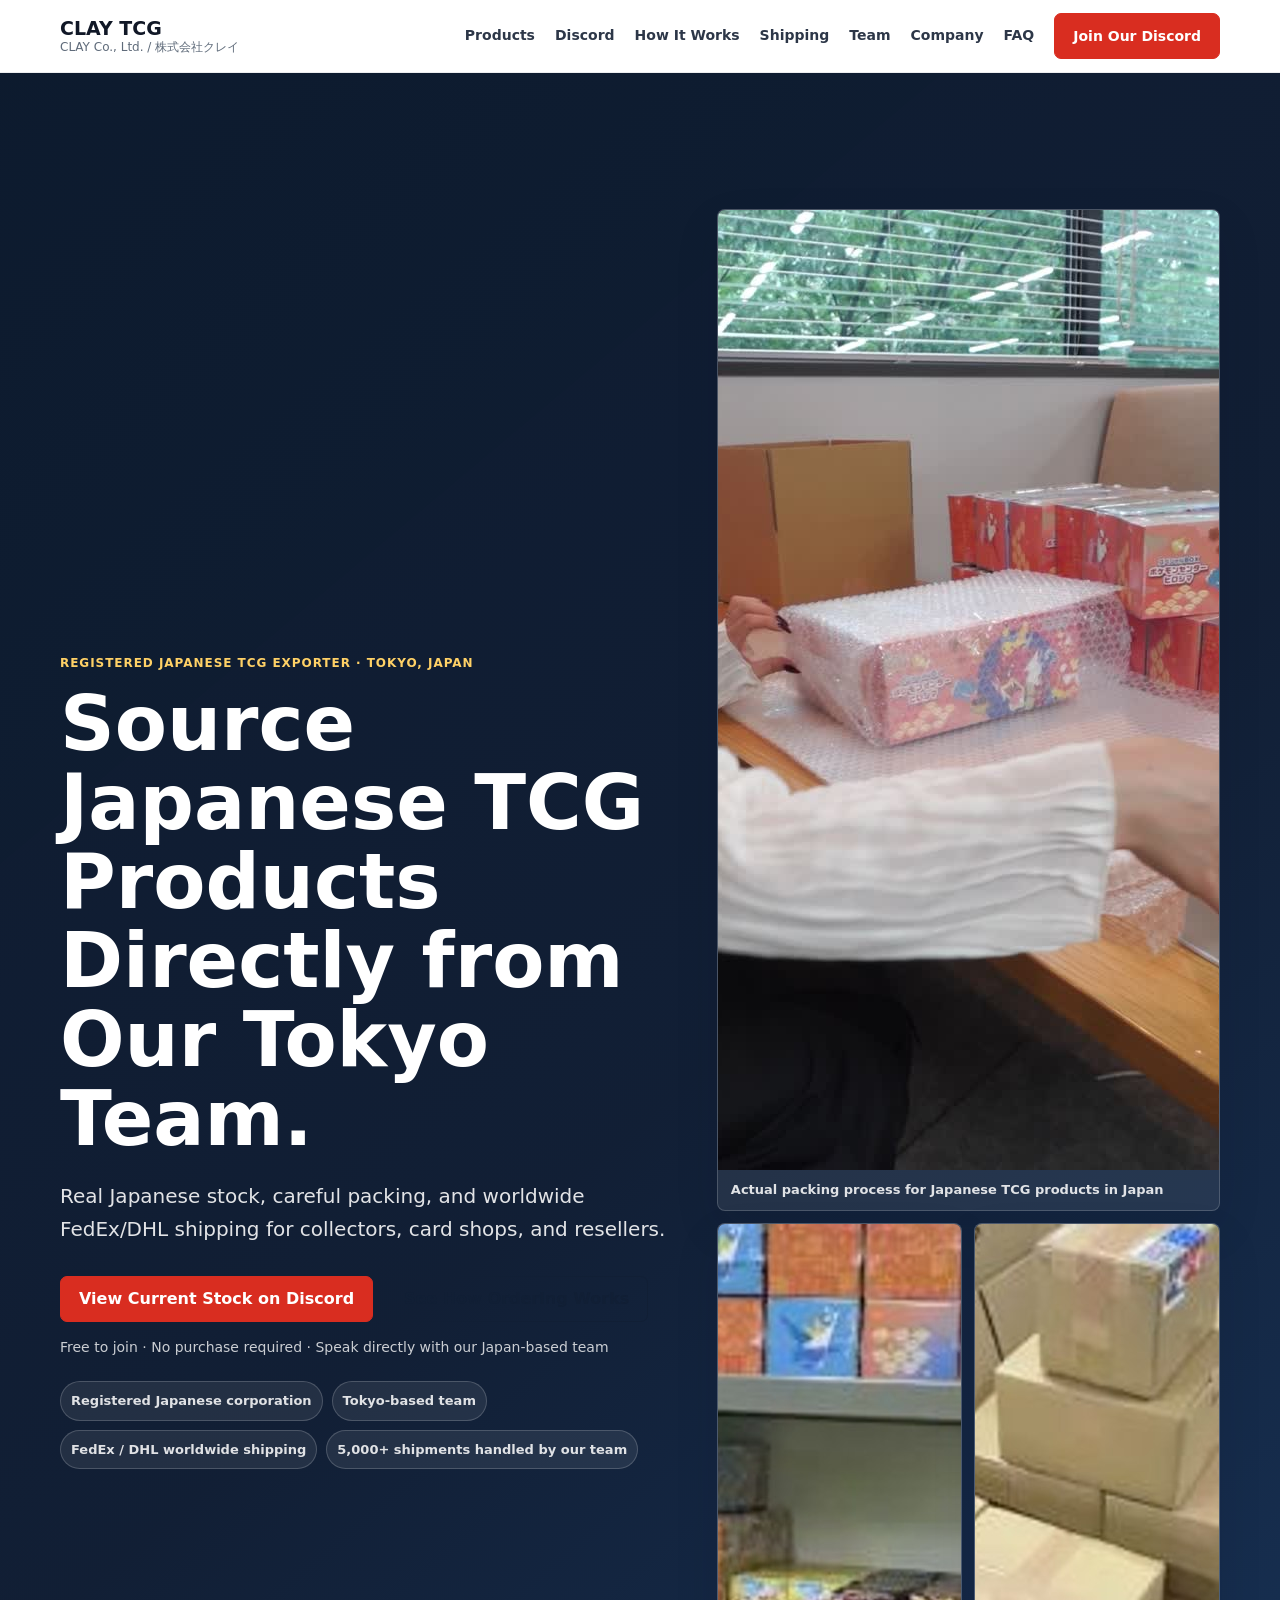
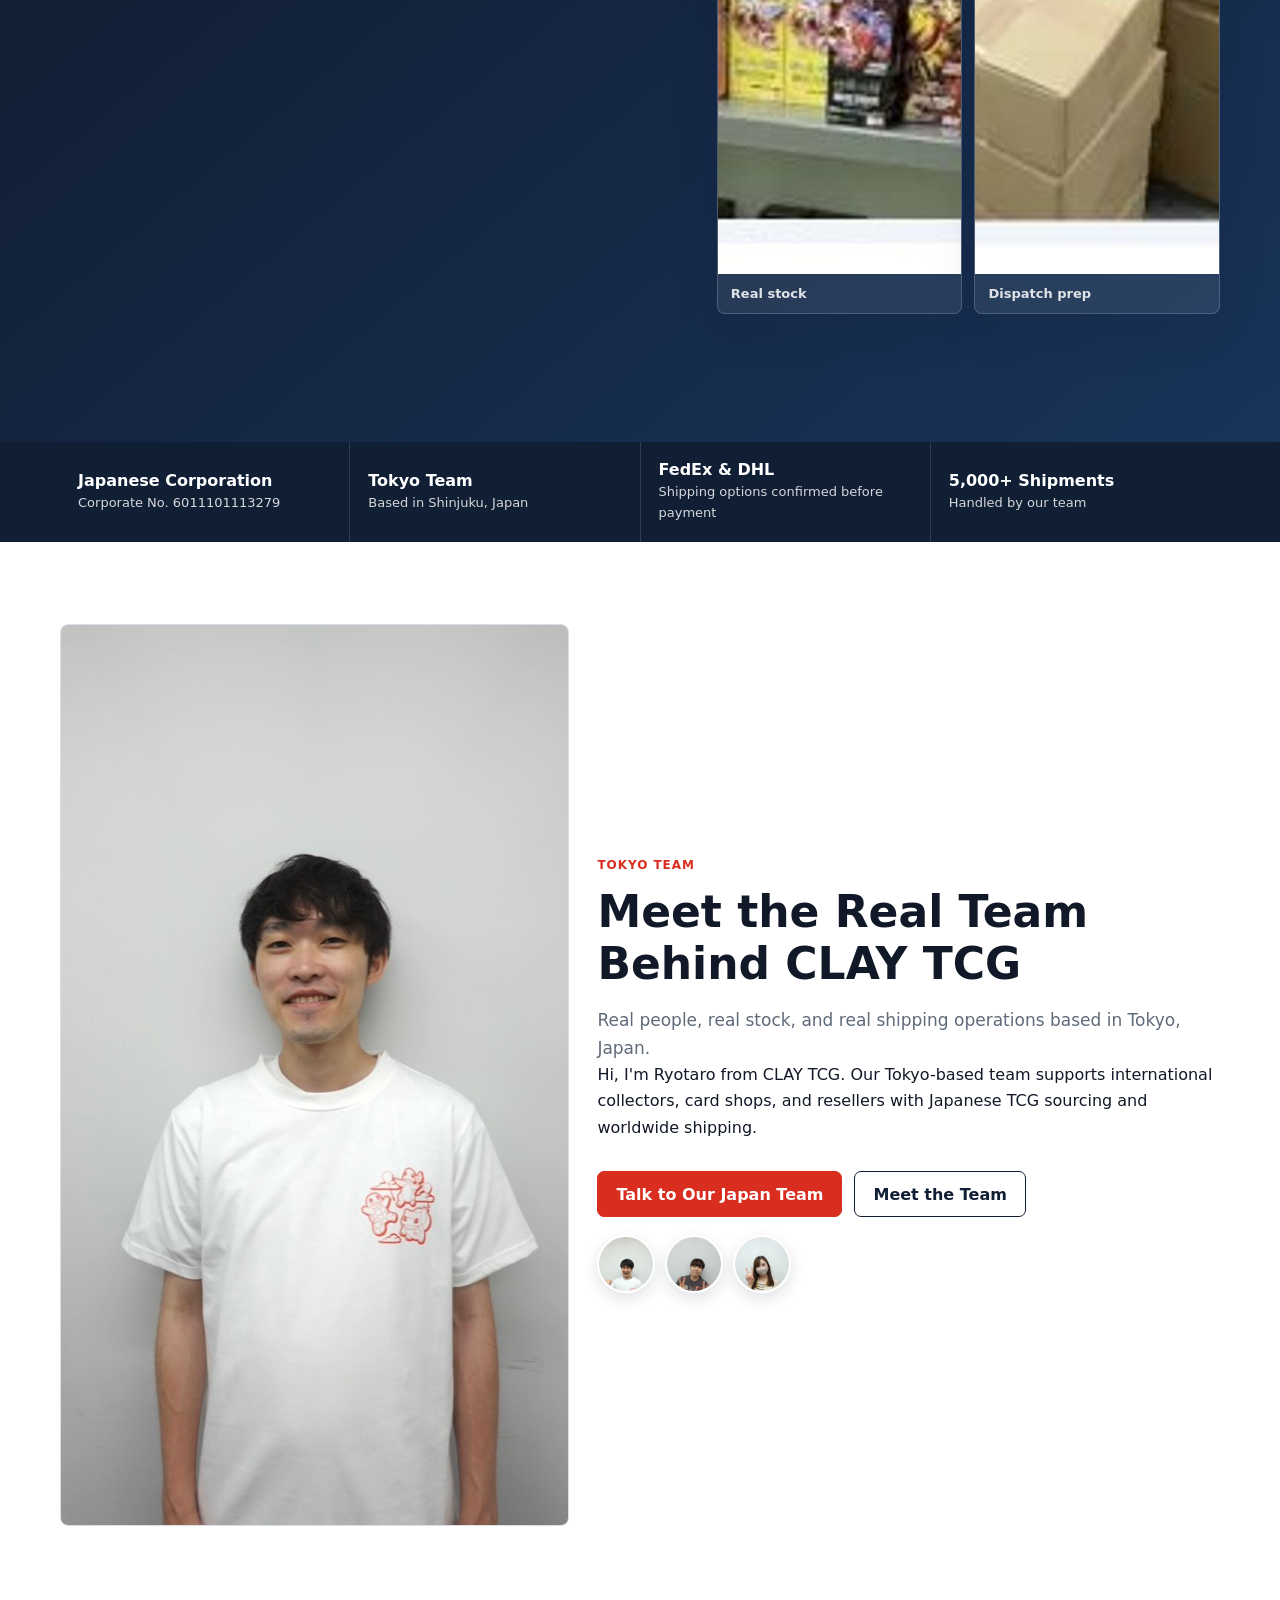
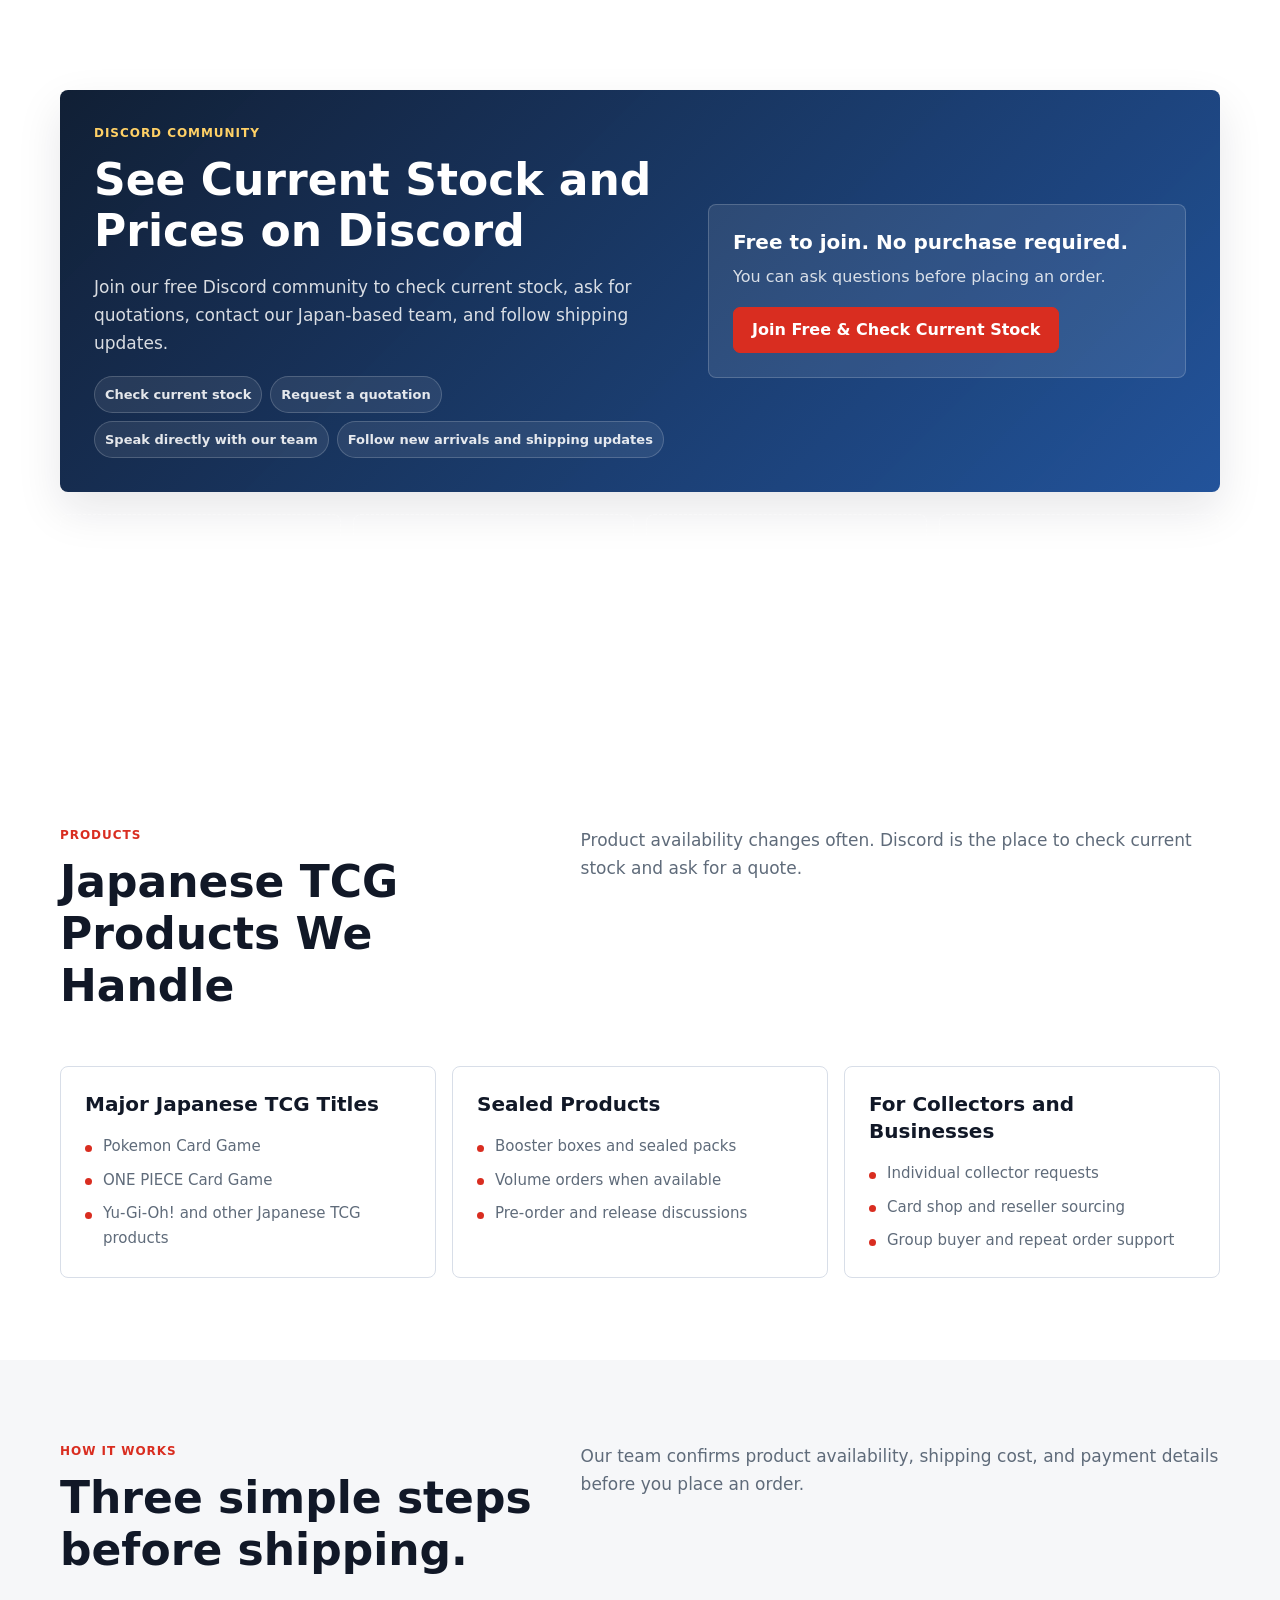
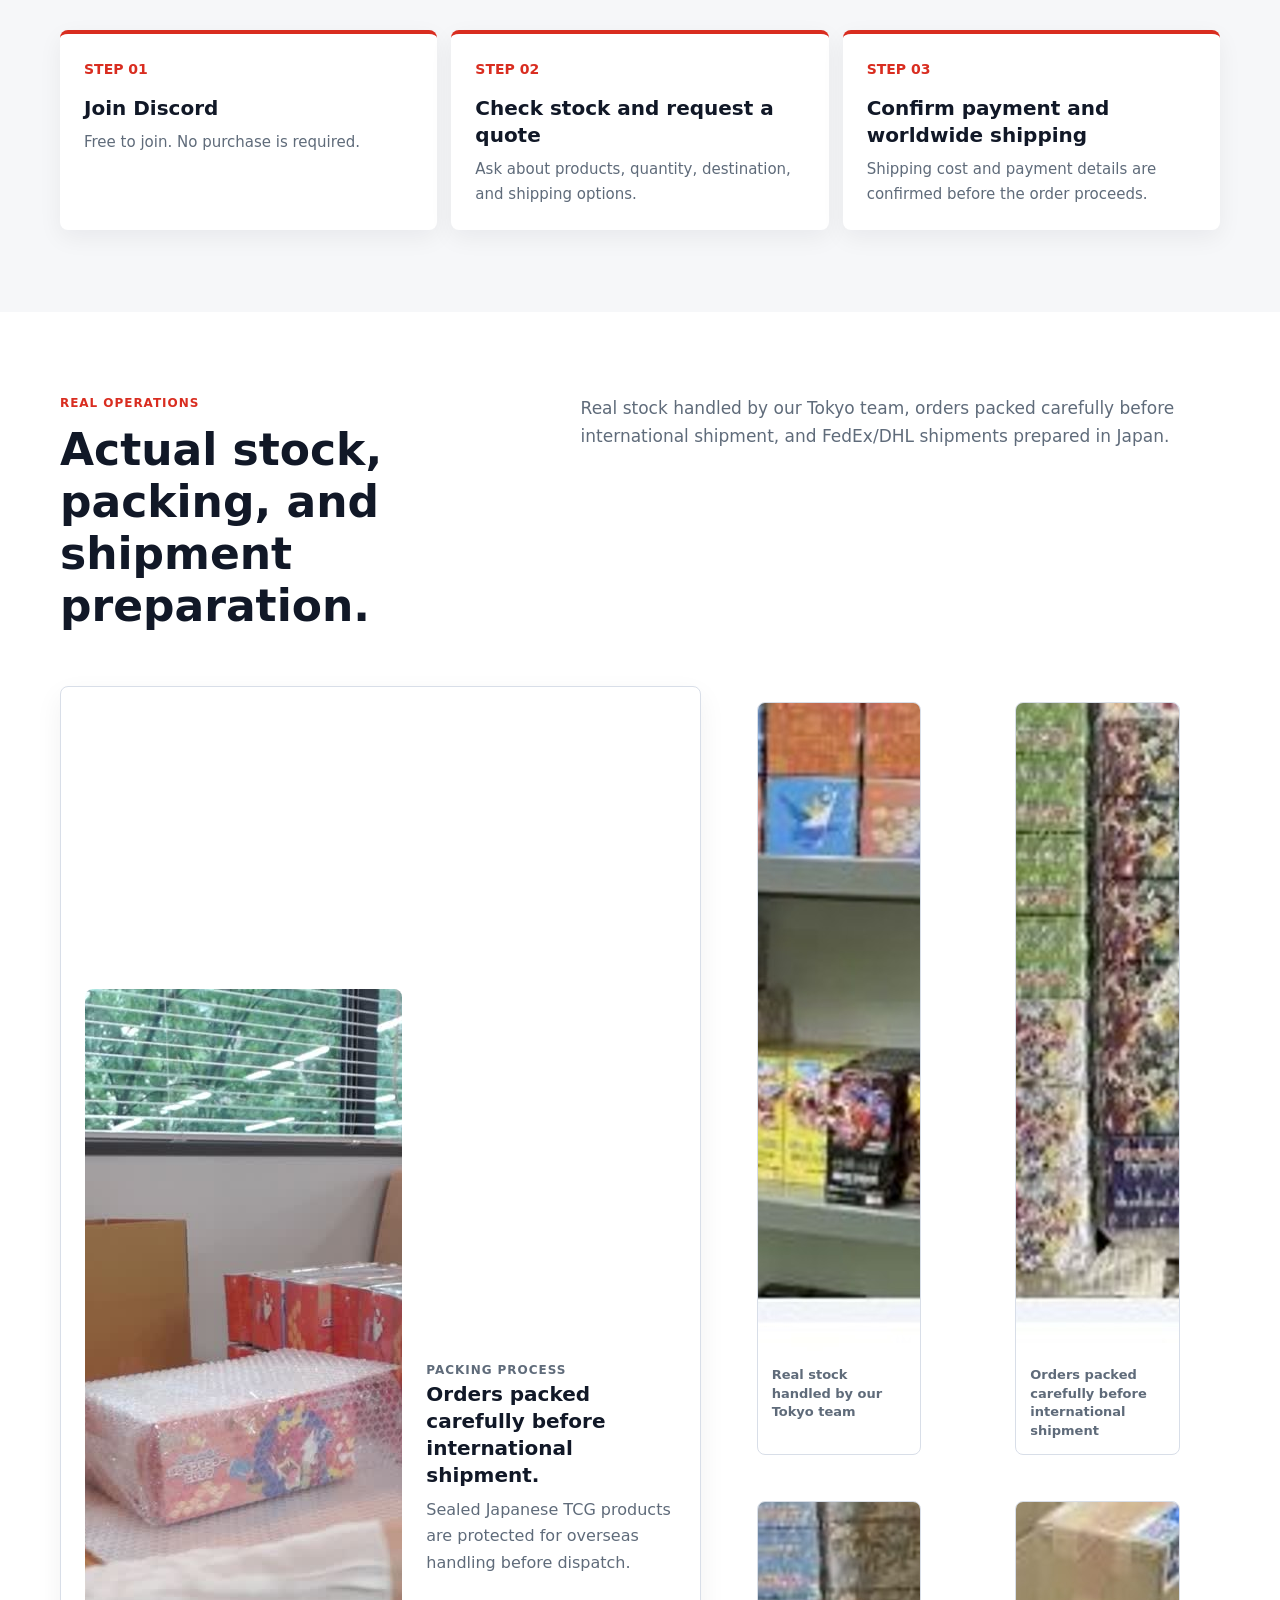
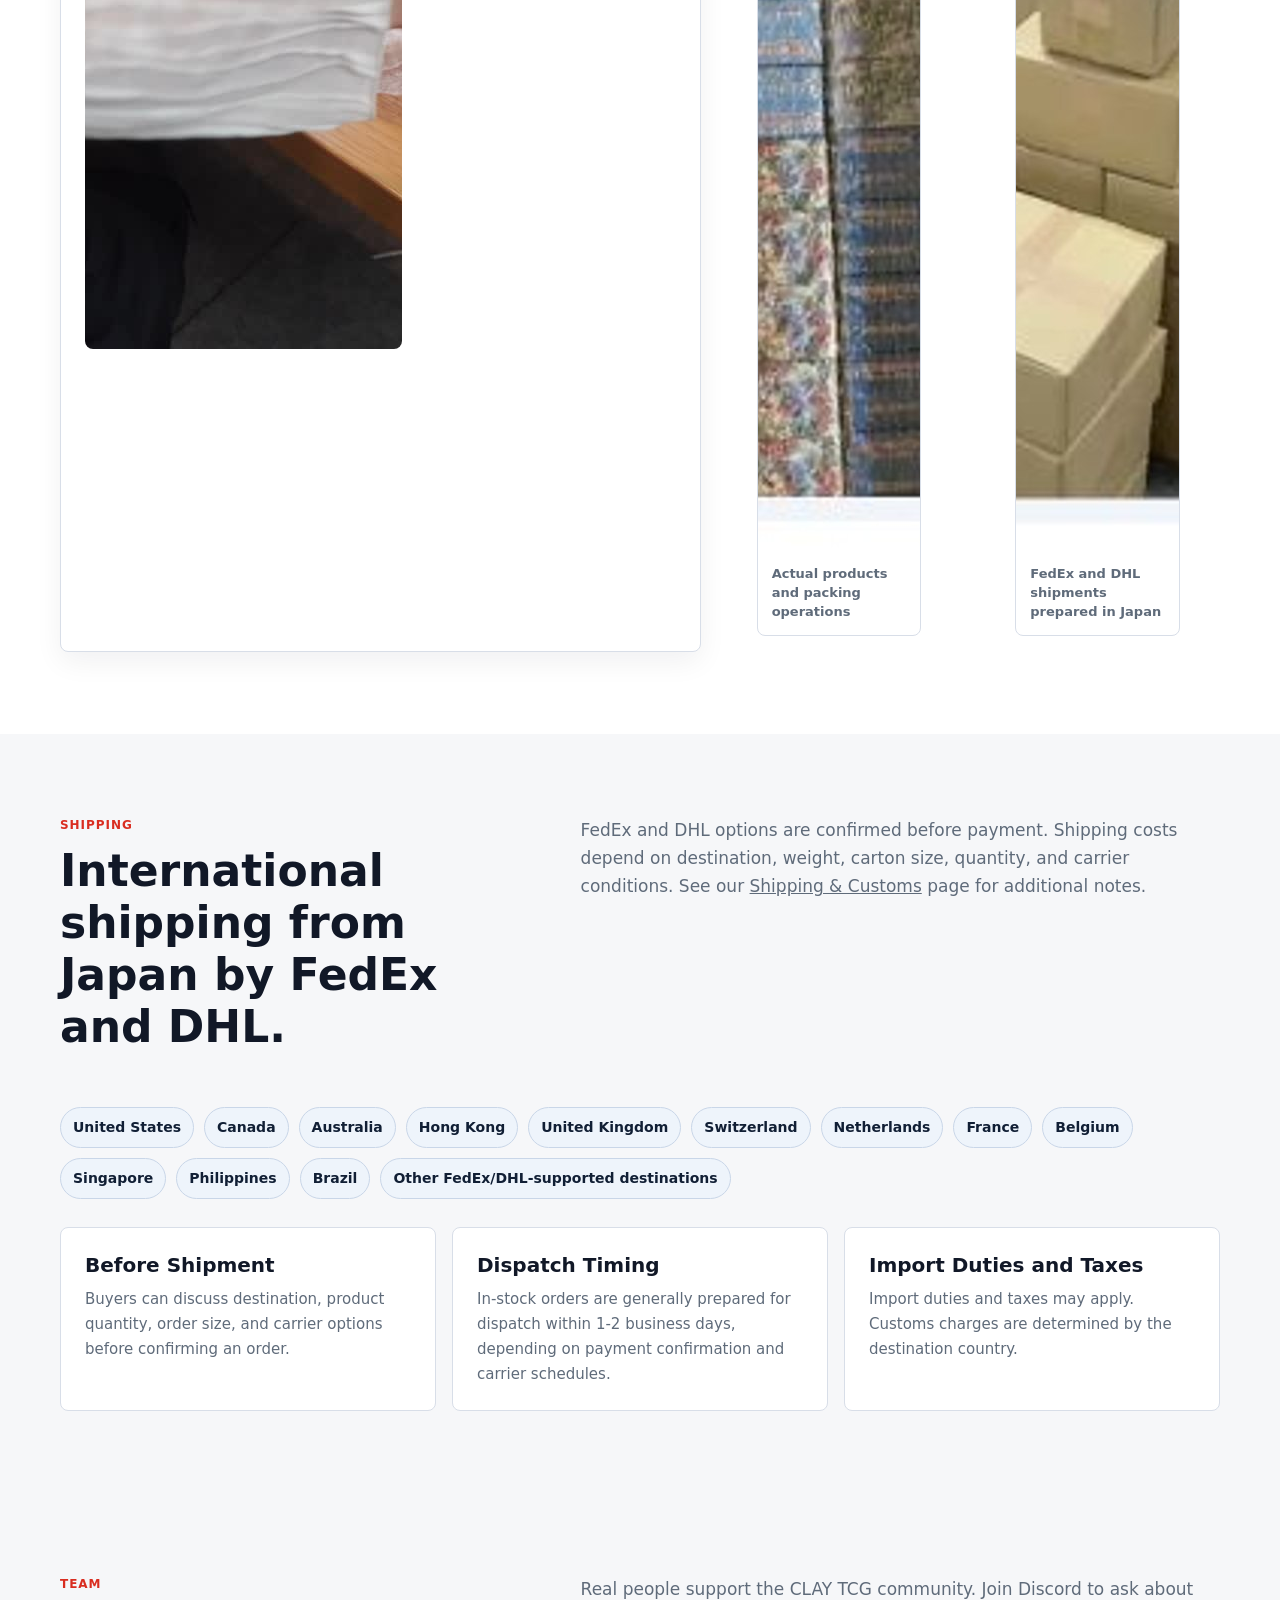
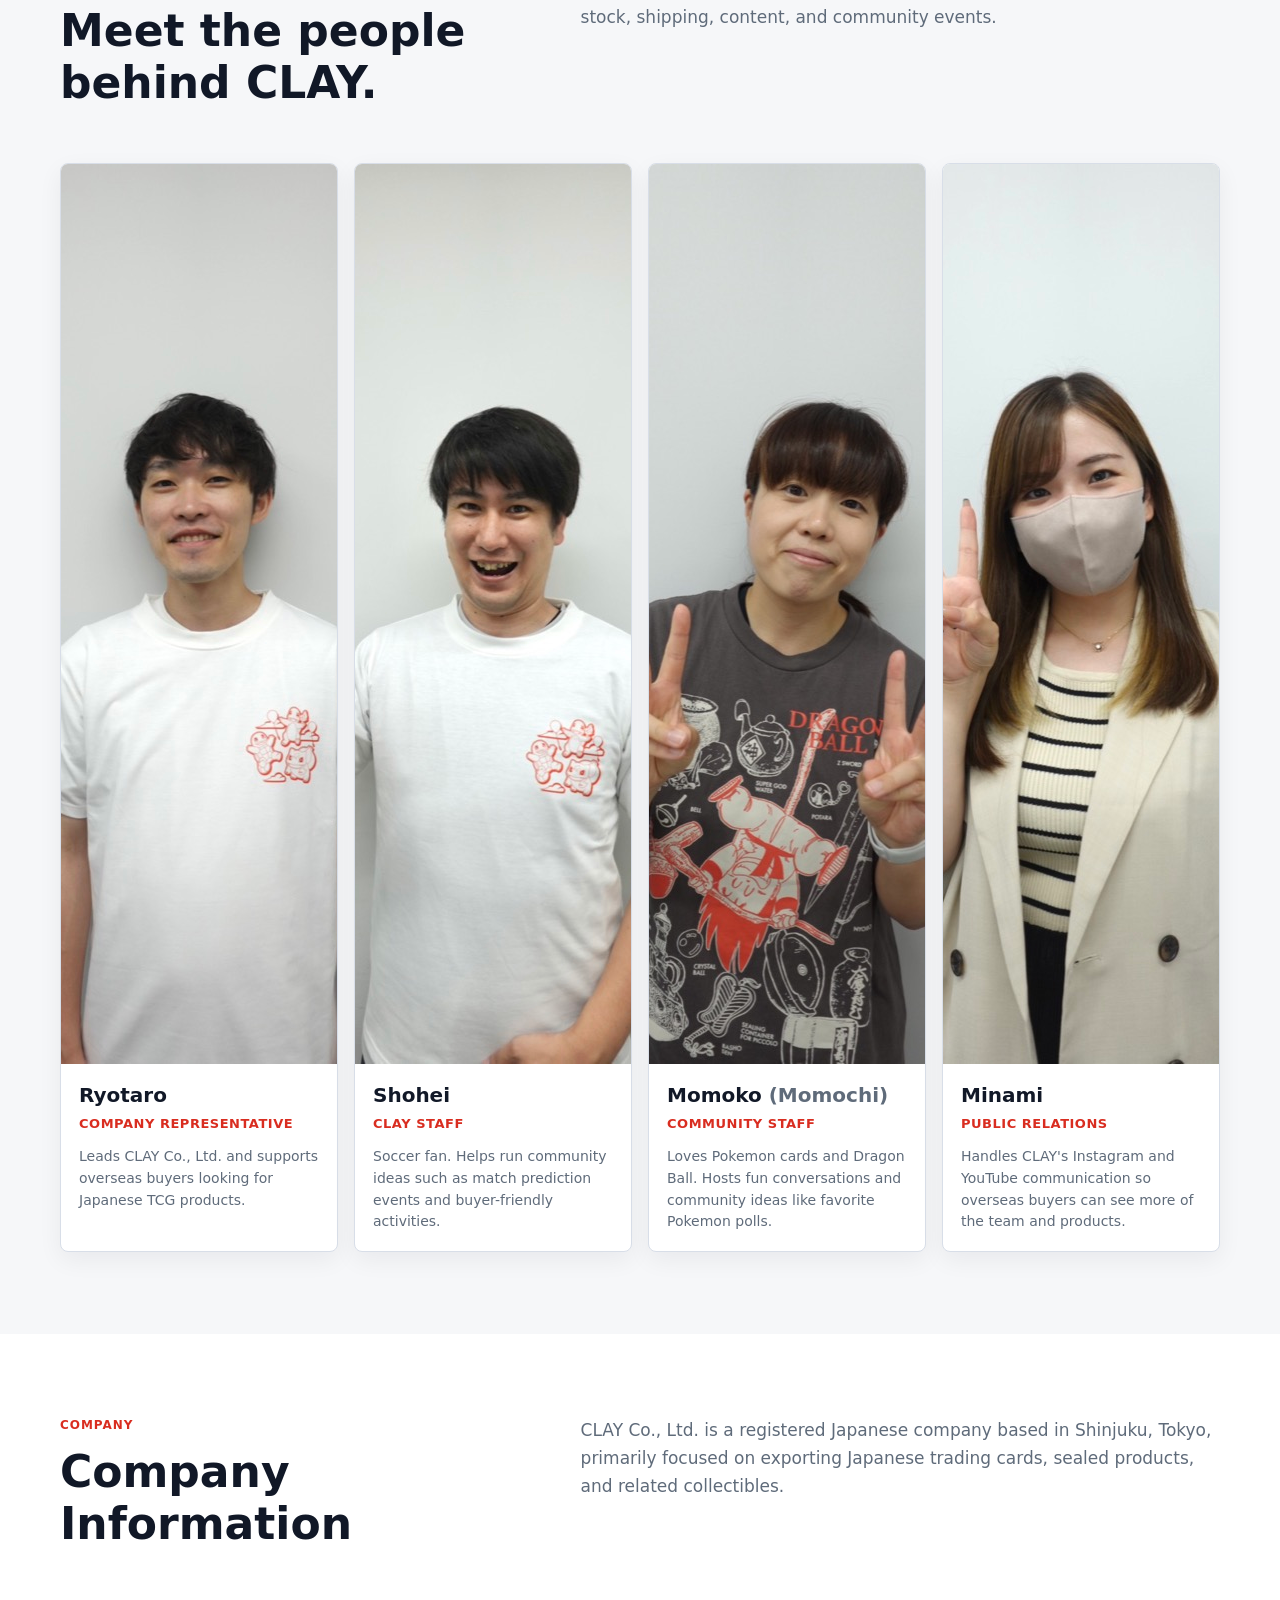
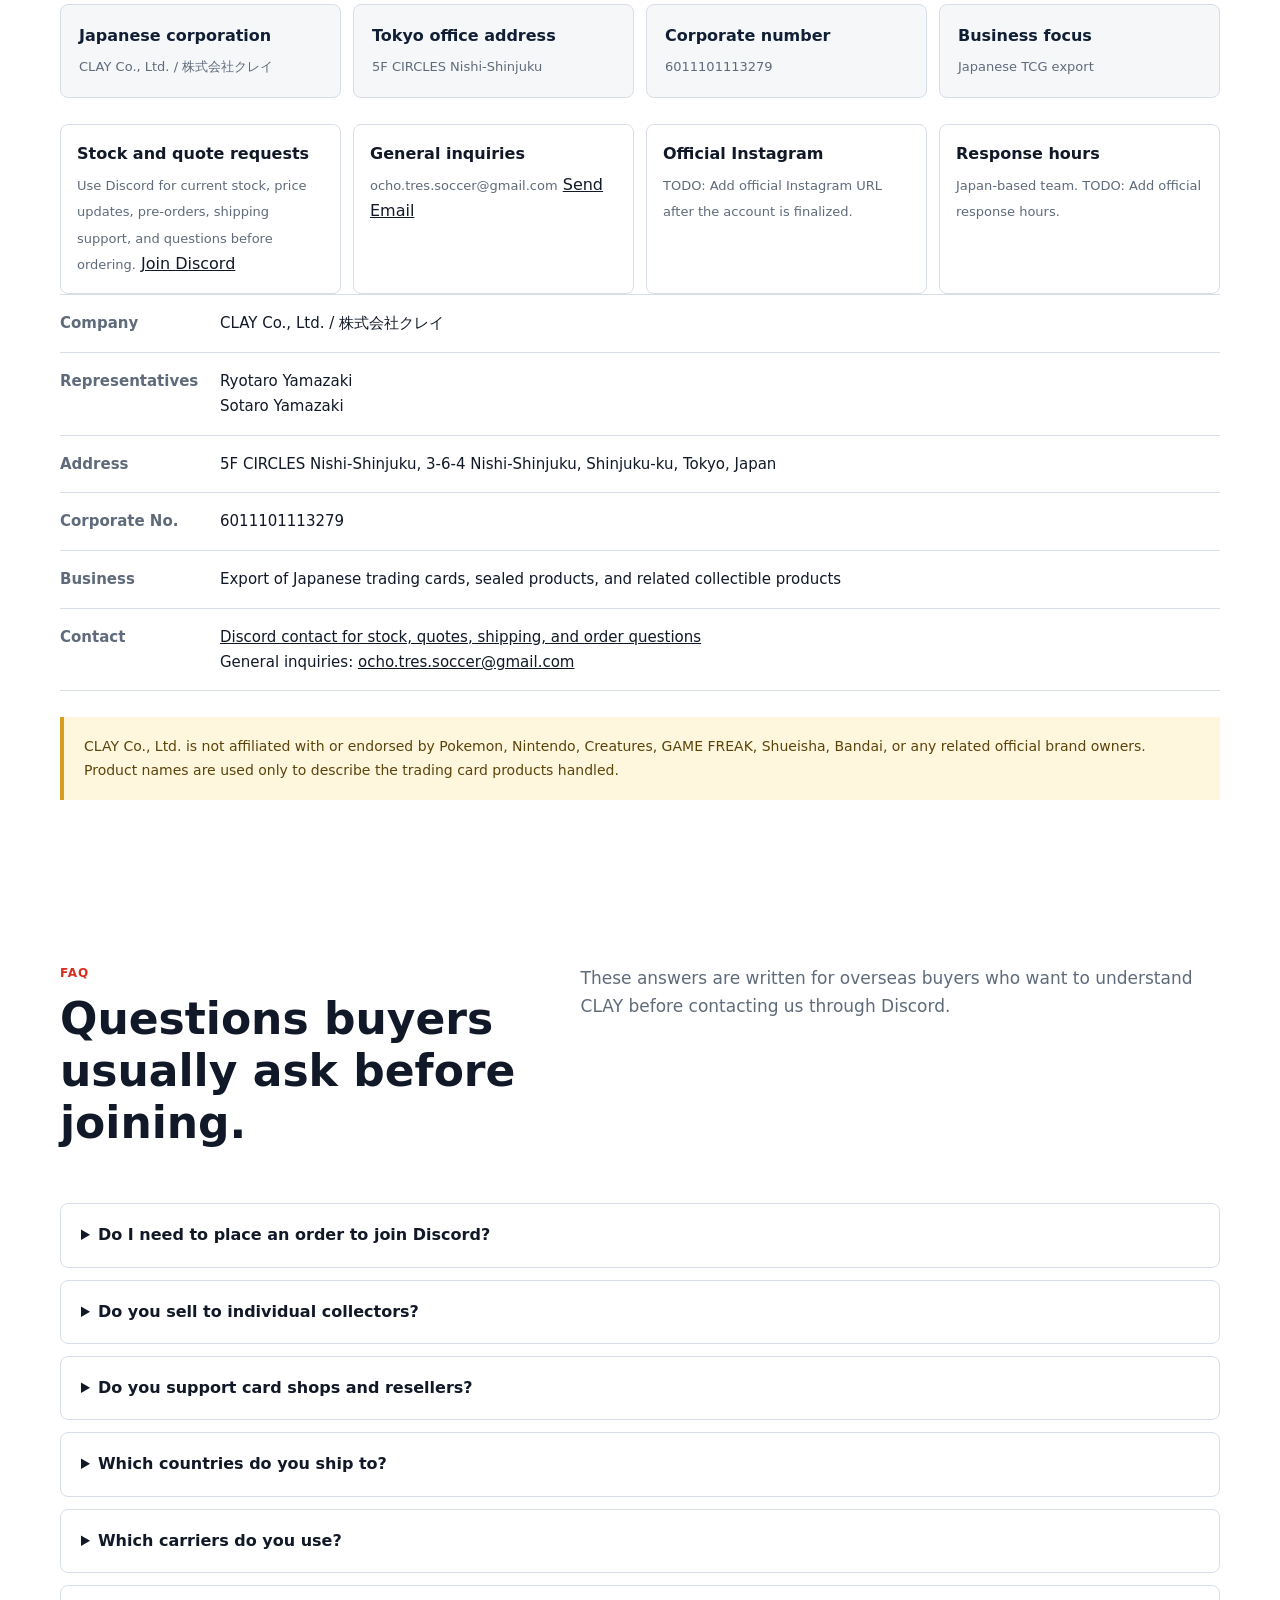
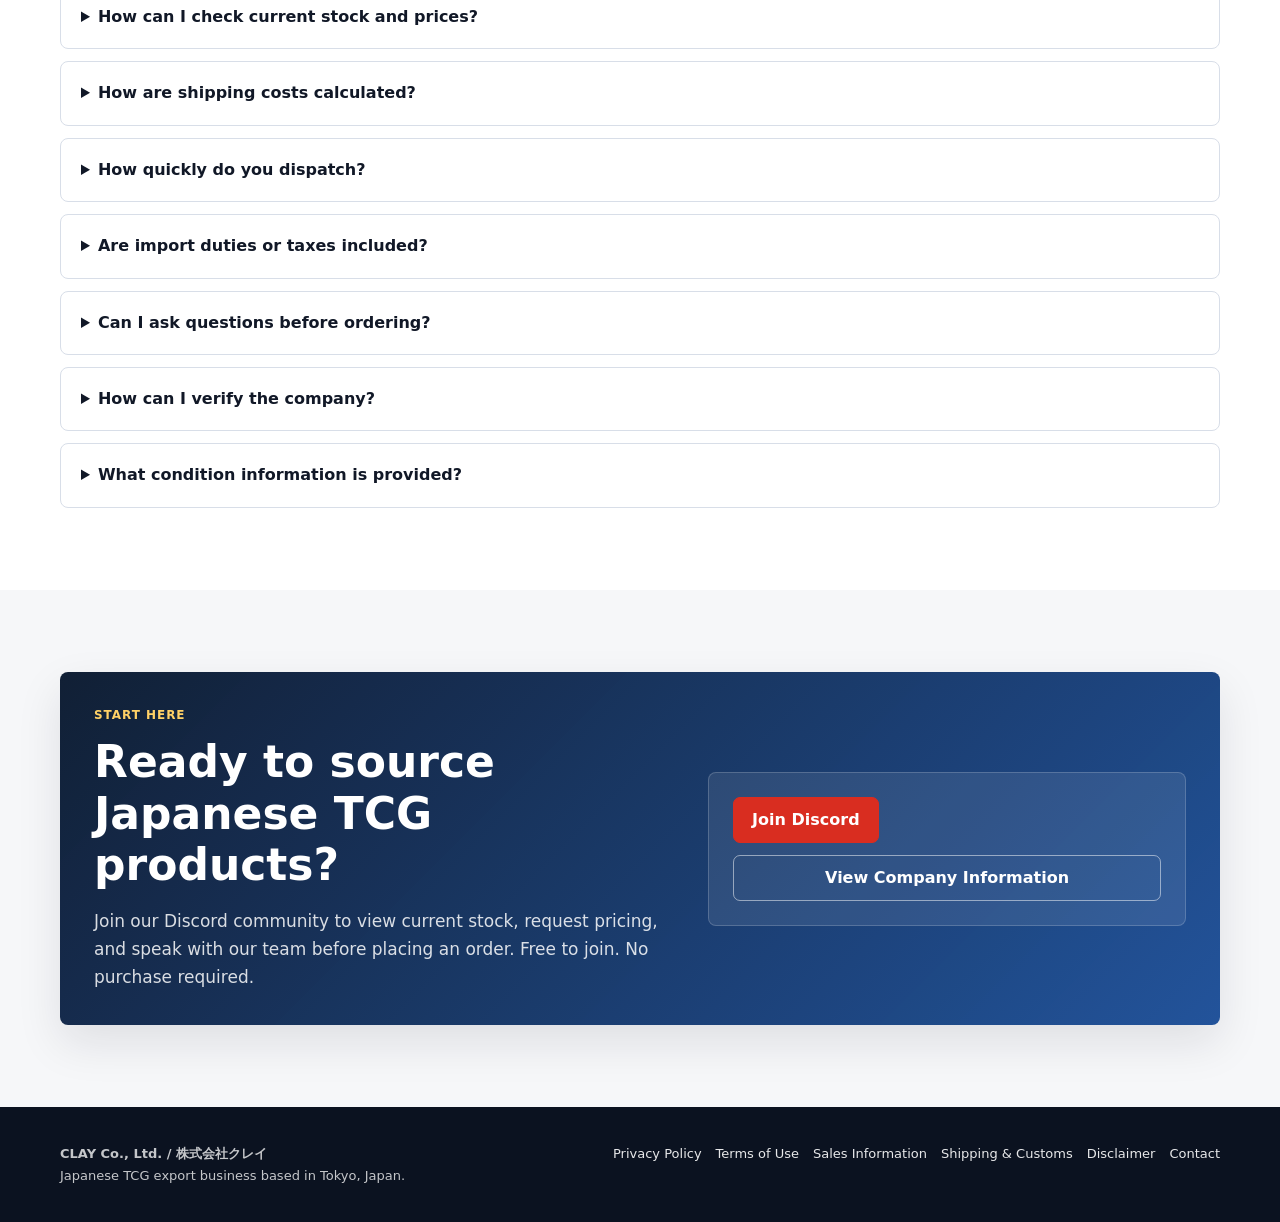
==== index.html @ 014a4912 "Improve trust and Discord conversion flow" ====
<!doctype html>
<html lang="en">
  <head>
    <meta charset="utf-8" />
    <meta name="viewport" content="width=device-width, initial-scale=1" />
    <title>CLAY TCG | Japanese Trading Card Products Shipped Worldwide</title>
    <meta
      name="description"
      content="Source Japanese Pokemon, One Piece, and Yu-Gi-Oh! trading card products from our Tokyo-based team. Check current stock and request quotes through Discord."
    />
    <link rel="canonical" href="https://claytcg.com/" />
    <meta property="og:type" content="website" />
    <meta property="og:title" content="CLAY TCG | Japanese Trading Card Products Shipped Worldwide" />
    <meta
      property="og:description"
      content="Source Japanese Pokemon, One Piece, and Yu-Gi-Oh! trading card products from our Tokyo-based team. Check current stock and request quotes through Discord."
    />
    <meta property="og:url" content="https://claytcg.com/" />
    <!-- TODO: Add assets/claytcg-og-image.jpg. Recommended size: 1200x630px with staff, product, and CLAY branding. -->
    <meta name="twitter:card" content="summary_large_image" />
    <link
      rel="icon"
      href='data:image/svg+xml,<svg xmlns="http://www.w3.org/2000/svg" viewBox="0 0 64 64"><rect width="64" height="64" rx="10" fill="%230f172a"/><path d="M16 18h32v28H16z" fill="%23ffffff"/><path d="M22 24h20M22 32h20M22 40h12" stroke="%23d92d20" stroke-width="4" stroke-linecap="round"/></svg>'
    />
    <style>
      :root {
        color-scheme: light;
        --ink: #111827;
        --muted: #5f6b7a;
        --soft: #f6f7f9;
        --paper: #ffffff;
        --line: #d8dee8;
        --navy: #111f35;
        --accent: #d92d20;
        --gold: #d79d20;
        --blue: #2459a6;
        --shadow: 0 18px 45px rgba(17, 24, 39, 0.1);
      }

      * {
        box-sizing: border-box;
      }

      html {
        scroll-behavior: smooth;
        scroll-padding-top: 86px;
      }

      body {
        margin: 0;
        font-family:
          Inter, ui-sans-serif, system-ui, -apple-system, BlinkMacSystemFont,
          "Segoe UI", "Hiragino Sans", "Yu Gothic", "Noto Sans JP", sans-serif;
        color: var(--ink);
        background: var(--paper);
        line-height: 1.65;
      }

      a {
        color: inherit;
      }

      img {
        max-width: 100%;
      }

      .site-header {
        position: sticky;
        top: 0;
        z-index: 20;
        border-bottom: 1px solid rgba(17, 31, 53, 0.08);
        background: rgba(255, 255, 255, 0.94);
        backdrop-filter: blur(18px);
      }

      .nav {
        width: min(1160px, calc(100% - 40px));
        min-height: 72px;
        margin: 0 auto;
        display: flex;
        align-items: center;
        justify-content: space-between;
        gap: 22px;
      }

      .brand {
        display: grid;
        gap: 0;
        text-decoration: none;
        line-height: 1.2;
      }

      .brand strong {
        font-size: 19px;
        letter-spacing: 0;
      }

      .brand span {
        color: var(--muted);
        font-size: 12px;
      }

      .nav-links {
        display: flex;
        align-items: center;
        gap: 20px;
        color: #2d3748;
        font-size: 14px;
        font-weight: 700;
      }

      .nav-links a {
        text-decoration: none;
      }

      .button {
        min-height: 46px;
        display: inline-flex;
        align-items: center;
        justify-content: center;
        gap: 8px;
        padding: 11px 18px;
        border: 1px solid var(--navy);
        border-radius: 7px;
        color: var(--navy);
        background: transparent;
        text-decoration: none;
        font-weight: 800;
        line-height: 1.2;
      }

      .button-primary {
        border-color: var(--accent);
        color: var(--paper);
        background: var(--accent);
      }

      .button-dark {
        border-color: var(--navy);
        color: var(--paper);
        background: var(--navy);
      }

      .hero {
        position: relative;
        overflow: hidden;
        color: var(--paper);
        background:
          linear-gradient(140deg, rgba(13, 26, 46, 0.98) 0%, rgba(17, 31, 53, 0.96) 52%, rgba(24, 53, 91, 0.96) 100%),
          var(--navy);
      }

      .hero-inner {
        width: min(1160px, calc(100% - 40px));
        margin: 0 auto;
        display: grid;
        grid-template-columns: minmax(0, 0.95fr) minmax(320px, 0.78fr);
        gap: 44px;
        align-items: center;
        padding: 54px 0 46px;
      }

      .hero-content {
        max-width: 760px;
      }

      .eyebrow,
      .label {
        margin: 0 0 10px;
        color: var(--accent);
        font-size: 12px;
        font-weight: 900;
        letter-spacing: 0.08em;
        text-transform: uppercase;
      }

      .hero .eyebrow {
        color: #ffd166;
      }

      h1,
      h2,
      h3,
      p {
        margin-top: 0;
      }

      h1 {
        max-width: 790px;
        margin-bottom: 22px;
        font-size: clamp(42px, 7vw, 76px);
        line-height: 1.04;
        letter-spacing: 0;
      }

      h2 {
        margin-bottom: 16px;
        font-size: clamp(28px, 4.4vw, 44px);
        line-height: 1.18;
        letter-spacing: 0;
      }

      h3 {
        margin-bottom: 8px;
        font-size: 20px;
        line-height: 1.35;
      }

      .hero-copy {
        max-width: 700px;
        margin-bottom: 0;
        color: rgba(255, 255, 255, 0.88);
        font-size: clamp(16px, 2vw, 20px);
      }

      .actions {
        display: flex;
        flex-wrap: wrap;
        gap: 12px;
        margin-top: 30px;
      }

      .microcopy {
        margin: 14px 0 0;
        color: rgba(255, 255, 255, 0.78);
        font-size: 14px;
      }

      .hero-signals {
        display: flex;
        flex-wrap: wrap;
        gap: 9px;
        margin-top: 22px;
      }

      .signal {
        padding: 8px 10px;
        border: 1px solid rgba(255, 255, 255, 0.18);
        border-radius: 999px;
        color: rgba(255, 255, 255, 0.86);
        background: rgba(255, 255, 255, 0.08);
        font-size: 13px;
        font-weight: 800;
      }

      .hero-visual {
        display: grid;
        gap: 12px;
      }

      .hero-video-card,
      .hero-photo-card {
        overflow: hidden;
        border: 1px solid rgba(255, 255, 255, 0.18);
        border-radius: 8px;
        background: rgba(255, 255, 255, 0.08);
        box-shadow: var(--shadow);
      }

      .hero-video-card video,
      .hero-photo-card img {
        display: block;
        width: 100%;
        object-fit: cover;
      }

      .hero-video-card video {
        aspect-ratio: 9 / 12;
      }

      .hero-photo-row {
        display: grid;
        grid-template-columns: 1fr 1fr;
        gap: 12px;
      }

      .hero-photo-card img {
        aspect-ratio: 1 / 0.78;
      }

      .hero-media-caption {
        padding: 11px 13px;
        color: rgba(255, 255, 255, 0.86);
        font-size: 13px;
        font-weight: 800;
        line-height: 1.35;
      }

      .proof-bar {
        background: var(--navy);
      }

      .proof-row {
        width: min(1160px, calc(100% - 40px));
        margin: 0 auto;
        display: grid;
        grid-template-columns: repeat(4, 1fr);
        gap: 1px;
        background: rgba(255, 255, 255, 0.12);
      }

      .proof-item {
        min-height: 88px;
        display: grid;
        align-content: center;
        padding: 18px;
        color: rgba(255, 255, 255, 0.82);
        background: var(--navy);
        font-size: 13px;
      }

      .proof-item strong {
        display: block;
        color: var(--paper);
        font-size: 16px;
        line-height: 1.3;
      }

      .quick-team {
        display: grid;
        grid-template-columns: minmax(260px, 0.45fr) minmax(0, 0.55fr);
        gap: 28px;
        align-items: center;
      }

      .quick-team-photo {
        overflow: hidden;
        border: 1px solid var(--line);
        border-radius: 8px;
        background: var(--soft);
      }

      .quick-team-photo img {
        display: block;
        width: 100%;
        aspect-ratio: 4 / 5;
        object-fit: cover;
        object-position: center top;
      }

      .mini-team {
        display: flex;
        flex-wrap: wrap;
        gap: 10px;
        margin: 18px 0 0;
      }

      .mini-team img {
        width: 58px;
        height: 58px;
        border: 2px solid var(--paper);
        border-radius: 999px;
        object-fit: cover;
        object-position: center top;
        box-shadow: 0 6px 16px rgba(17, 24, 39, 0.12);
      }

      section {
        padding: 82px 0;
      }

      .section-alt {
        background: var(--soft);
      }

      .container {
        width: min(1160px, calc(100% - 40px));
        margin: 0 auto;
      }

      .section-head {
        display: grid;
        grid-template-columns: minmax(230px, 0.85fr) minmax(0, 1.15fr);
        gap: 48px;
        align-items: start;
        margin-bottom: 38px;
      }

      .lead {
        margin-bottom: 0;
        color: var(--muted);
        font-size: 17px;
      }

      .grid-3,
      .grid-4 {
        display: grid;
        gap: 16px;
      }

      .grid-3 {
        grid-template-columns: repeat(3, 1fr);
      }

      .grid-4 {
        grid-template-columns: repeat(4, 1fr);
      }

      .card {
        min-height: 100%;
        padding: 24px;
        border: 1px solid var(--line);
        border-radius: 8px;
        background: var(--paper);
      }

      .card p,
      .step p,
      .faq p {
        margin-bottom: 0;
        color: var(--muted);
        font-size: 15px;
      }

      .product-list,
      .plain-list {
        display: grid;
        gap: 9px;
        margin: 16px 0 0;
        padding: 0;
        list-style: none;
      }

      .product-list li,
      .plain-list li {
        position: relative;
        padding-left: 18px;
        color: var(--muted);
        font-size: 15px;
      }

      .product-list li::before,
      .plain-list li::before {
        content: "";
        position: absolute;
        top: 0.72em;
        left: 0;
        width: 7px;
        height: 7px;
        border-radius: 999px;
        background: var(--accent);
      }

      .feature {
        display: grid;
        grid-template-columns: 42px 1fr;
        gap: 14px;
        align-items: start;
      }

      .mark {
        width: 42px;
        height: 42px;
        display: grid;
        place-items: center;
        border-radius: 8px;
        color: var(--paper);
        background: var(--navy);
        font-weight: 900;
      }

      .video-feature {
        display: grid;
        grid-template-columns: minmax(260px, 0.56fr) minmax(0, 0.44fr);
        gap: 24px;
        align-items: center;
        margin-bottom: 24px;
        padding: 24px;
        border: 1px solid var(--line);
        border-radius: 8px;
        background: var(--paper);
        box-shadow: 0 10px 28px rgba(17, 24, 39, 0.06);
      }

      .video-shell {
        overflow: hidden;
        border-radius: 8px;
        background: #0b1220;
      }

      .video-shell video {
        display: block;
        width: 100%;
        aspect-ratio: 9 / 16;
        object-fit: cover;
      }

      .video-copy p {
        margin-bottom: 0;
        color: var(--muted);
      }

      .photo-gallery {
        display: grid;
        grid-template-columns: repeat(4, 1fr);
        gap: 14px;
      }

      .photo-card {
        overflow: hidden;
        border: 1px solid var(--line);
        border-radius: 8px;
        background: var(--paper);
      }

      .photo-card img {
        display: block;
        width: 100%;
        aspect-ratio: 4 / 3;
        object-fit: cover;
      }

      .photo-card figcaption {
        padding: 13px 14px;
        color: var(--muted);
        font-size: 13px;
        font-weight: 800;
        line-height: 1.45;
      }

      .proof-mosaic {
        display: grid;
        grid-template-columns: minmax(0, 1.12fr) minmax(280px, 0.88fr);
        gap: 16px;
        align-items: stretch;
      }

      .proof-mosaic .video-feature {
        height: 100%;
        margin-bottom: 0;
      }

      .proof-photo-stack {
        display: grid;
        grid-template-columns: 1fr 1fr;
        gap: 14px;
      }

      .steps {
        display: grid;
        grid-template-columns: repeat(3, 1fr);
        gap: 14px;
      }

      .step {
        padding: 24px;
        border-top: 4px solid var(--accent);
        border-radius: 8px;
        background: var(--paper);
        box-shadow: 0 8px 24px rgba(17, 24, 39, 0.06);
      }

      .step strong {
        display: block;
        margin-bottom: 14px;
        color: var(--accent);
        font-size: 14px;
        font-weight: 900;
      }

      .discord-panel,
      .cta-panel {
        display: grid;
        grid-template-columns: minmax(0, 1.1fr) minmax(300px, 0.9fr);
        gap: 30px;
        align-items: center;
        padding: 34px;
        border-radius: 8px;
        color: var(--paper);
        background:
          linear-gradient(135deg, rgba(17, 31, 53, 0.98), rgba(36, 89, 166, 0.9)),
          var(--navy);
        box-shadow: var(--shadow);
      }

      .discord-panel .lead,
      .cta-panel .lead {
        color: rgba(255, 255, 255, 0.84);
      }

      .discord-panel .label,
      .cta-panel .label {
        color: #ffd166;
      }

      .discord-box {
        padding: 24px;
        border: 1px solid rgba(255, 255, 255, 0.18);
        border-radius: 8px;
        background: rgba(255, 255, 255, 0.09);
      }

      .discord-box p {
        color: rgba(255, 255, 255, 0.82);
      }

      .discord-pills {
        display: flex;
        flex-wrap: wrap;
        gap: 8px;
        margin-top: 18px;
      }

      .discord-pills span {
        padding: 7px 10px;
        border: 1px solid rgba(255, 255, 255, 0.18);
        border-radius: 999px;
        color: rgba(255, 255, 255, 0.88);
        background: rgba(255, 255, 255, 0.08);
        font-size: 13px;
        font-weight: 800;
      }

      .discord-preview-grid {
        display: grid;
        grid-template-columns: repeat(4, 1fr);
        gap: 12px;
        margin-top: 22px;
      }

      .discord-preview {
        min-height: 148px;
        display: grid;
        align-content: center;
        gap: 8px;
        padding: 18px;
        border: 1px dashed rgba(255, 255, 255, 0.28);
        border-radius: 8px;
        color: rgba(255, 255, 255, 0.86);
        background: rgba(255, 255, 255, 0.08);
      }

      .discord-preview strong {
        color: var(--paper);
        line-height: 1.25;
      }

      .discord-preview span {
        font-size: 13px;
        line-height: 1.45;
      }

      .company-proof {
        display: grid;
        grid-template-columns: repeat(4, 1fr);
        gap: 12px;
        margin-bottom: 26px;
      }

      .company-proof div {
        padding: 18px;
        border: 1px solid var(--line);
        border-radius: 8px;
        background: var(--soft);
      }

      .company-proof strong {
        display: block;
        margin-bottom: 4px;
        color: var(--navy);
      }

      .company-proof span {
        color: var(--muted);
        font-size: 13px;
        line-height: 1.4;
      }

      .contact-options {
        display: grid;
        grid-template-columns: repeat(4, 1fr);
        gap: 12px;
        margin-top: 24px;
      }

      .contact-option {
        padding: 16px;
        border: 1px solid var(--line);
        border-radius: 8px;
        background: var(--paper);
      }

      .contact-option strong {
        display: block;
        margin-bottom: 4px;
      }

      .contact-option span {
        color: var(--muted);
        font-size: 13px;
      }

      .needed-assets {
        display: grid;
        grid-template-columns: repeat(2, 1fr);
        gap: 12px;
        margin-top: 22px;
      }

      .needed-assets .card {
        background: var(--soft);
      }

      .team-grid {
        display: grid;
        grid-template-columns: repeat(4, 1fr);
        gap: 16px;
      }

      .team-card {
        overflow: hidden;
        border: 1px solid var(--line);
        border-radius: 8px;
        background: var(--paper);
        box-shadow: 0 8px 24px rgba(17, 24, 39, 0.06);
      }

      .team-card img {
        display: block;
        width: 100%;
        aspect-ratio: 3 / 4;
        object-fit: cover;
        object-position: center top;
      }

      .team-body {
        padding: 18px;
      }

      .team-body h3 {
        margin-bottom: 4px;
      }

      .team-role {
        display: block;
        margin-bottom: 12px;
        color: var(--accent);
        font-size: 13px;
        font-weight: 900;
        text-transform: uppercase;
        letter-spacing: 0.04em;
      }

      .team-body p {
        margin-bottom: 0;
        color: var(--muted);
        font-size: 14px;
        line-height: 1.55;
      }

      .countries {
        display: flex;
        flex-wrap: wrap;
        gap: 10px;
        margin-top: 22px;
      }

      .chip {
        padding: 8px 12px;
        border: 1px solid #c9d6e8;
        border-radius: 999px;
        color: var(--navy);
        background: #eef4fb;
        font-size: 14px;
        font-weight: 800;
      }

      .notice {
        margin-top: 26px;
        padding: 18px 20px;
        border-left: 4px solid var(--gold);
        color: #5b430a;
        background: #fff7dd;
        font-size: 14px;
      }

      .faq-list {
        display: grid;
        gap: 12px;
      }

      details.faq {
        border: 1px solid var(--line);
        border-radius: 8px;
        background: var(--paper);
      }

      .faq summary {
        cursor: pointer;
        padding: 18px 20px;
        font-weight: 900;
      }

      .faq p {
        padding: 0 20px 20px;
      }

      .company-table {
        width: 100%;
        border-collapse: collapse;
        border-top: 1px solid var(--line);
      }

      .company-table th,
      .company-table td {
        padding: 16px 0;
        border-bottom: 1px solid var(--line);
        text-align: left;
        vertical-align: top;
        font-size: 15px;
      }

      .company-table th {
        width: 160px;
        color: var(--muted);
      }

      .site-footer {
        padding: 36px 0;
        color: rgba(255, 255, 255, 0.76);
        background: #0b1220;
        font-size: 13px;
      }

      .footer-inner {
        width: min(1160px, calc(100% - 40px));
        margin: 0 auto;
        display: grid;
        grid-template-columns: 1fr auto;
        gap: 20px;
      }

      .footer-links {
        display: flex;
        flex-wrap: wrap;
        gap: 14px;
        justify-content: flex-end;
      }

      .footer-links a {
        color: rgba(255, 255, 255, 0.9);
        text-decoration: none;
      }

      :focus-visible {
        outline: 3px solid #ffd166;
        outline-offset: 3px;
      }

      @media (max-width: 900px) {
        .nav {
          width: min(100% - 28px, 1160px);
        }

        .nav-links a:not(.button) {
          display: none;
        }

        .hero {
          background:
            linear-gradient(150deg, rgba(13, 26, 46, 0.98) 0%, rgba(17, 31, 53, 0.96) 100%),
            var(--navy);
        }

        .hero-inner,
        .container,
        .proof-row,
        .footer-inner {
          width: min(100% - 28px, 1160px);
        }

        .hero-inner {
          grid-template-columns: 1fr;
          padding: 48px 0 36px;
        }

        .hero-photo-row {
          display: none;
        }

        section {
          padding: 58px 0;
        }

        .section-head,
        .discord-panel,
        .cta-panel,
        .video-feature,
        .proof-mosaic,
        .quick-team,
        .footer-inner {
          grid-template-columns: 1fr;
          gap: 24px;
        }

        .proof-row,
        .grid-3,
        .grid-4,
        .company-proof,
        .contact-options,
        .discord-preview-grid,
        .needed-assets,
        .team-grid,
        .steps,
        .photo-gallery {
          grid-template-columns: 1fr;
        }

        .proof-photo-stack {
          grid-template-columns: 1fr;
        }

        .footer-links {
          justify-content: flex-start;
        }
      }

      @media (max-width: 520px) {
        .brand strong {
          font-size: 17px;
        }

        .nav-links .button {
          padding-inline: 12px;
          font-size: 13px;
        }

        h1 {
          font-size: 36px;
        }

        .discord-panel,
        .cta-panel {
          padding: 24px;
        }

        .company-table th,
        .company-table td {
          display: block;
          width: 100%;
          padding: 10px 0;
        }

        .company-table th {
          padding-top: 18px;
          border-bottom: 0;
        }
      }
    </style>
    <script type="application/ld+json">
      {
        "@context": "https://schema.org",
        "@graph": [
          {
            "@type": "Organization",
            "name": "CLAY Co., Ltd.",
            "alternateName": "株式会社クレイ",
            "url": "https://claytcg.com/",
            "identifier": "6011101113279",
            "address": {
              "@type": "PostalAddress",
              "streetAddress": "5F CIRCLES Nishi-Shinjuku, 3-6-4 Nishi-Shinjuku",
              "addressLocality": "Shinjuku-ku",
              "addressRegion": "Tokyo",
              "addressCountry": "JP"
            },
            "sameAs": ["https://discord.gg/UNxmMVdYY"]
          },
          {
            "@type": "WebSite",
            "name": "CLAY TCG",
            "url": "https://claytcg.com/"
          },
          {
            "@type": "FAQPage",
            "mainEntity": [
              {
                "@type": "Question",
                "name": "Do I need to place an order to join Discord?",
                "acceptedAnswer": {
                  "@type": "Answer",
                  "text": "No. You can join to ask about stock, pricing, shipping, and upcoming releases before placing an order."
                }
              },
              {
                "@type": "Question",
                "name": "Which carriers do you use?",
                "acceptedAnswer": {
                  "@type": "Answer",
                  "text": "CLAY Co., Ltd. ships internationally from Japan using FedEx and DHL where service is available."
                }
              }
            ]
          }
        ]
      }
    </script>
  </head>
  <body>
    <header class="site-header">
      <nav class="nav" aria-label="Primary navigation">
        <a class="brand" href="#top" aria-label="CLAY TCG home">
          <strong>CLAY TCG</strong>
          <span>CLAY Co., Ltd. / 株式会社クレイ</span>
        </a>
        <div class="nav-links">
          <a href="#products">Products</a>
          <a href="#discord">Discord</a>
          <a href="#how">How It Works</a>
          <a href="#shipping">Shipping</a>
          <a href="#team">Team</a>
          <a href="#company">Company</a>
          <a href="#faq">FAQ</a>
          <a class="button button-primary" href="https://discord.gg/UNxmMVdYY" data-discord-link data-event="discord_click_header" aria-label="Join the CLAY TCG Discord server">Join Our Discord</a>
        </div>
      </nav>
    </header>

    <main>
      <section id="top" class="hero">
        <div class="hero-inner">
          <div class="hero-content">
            <p class="eyebrow">Registered Japanese TCG Exporter · Tokyo, Japan</p>
            <h1>Source Japanese TCG Products Directly from Our Tokyo Team.</h1>
            <p class="hero-copy">
              Real Japanese stock, careful packing, and worldwide FedEx/DHL shipping for collectors, card shops, and resellers.
            </p>
            <div class="actions">
              <a class="button button-primary" href="https://discord.gg/UNxmMVdYY" data-discord-link data-event="discord_click_hero" aria-label="View current stock on the CLAY TCG Discord">View Current Stock on Discord</a>
              <a class="button" href="#how" data-event="how_it_works_click">See How Ordering Works</a>
            </div>
            <p class="microcopy">Free to join · No purchase required · Speak directly with our Japan-based team</p>
            <div class="hero-signals" aria-label="CLAY TCG quick trust signals">
              <span class="signal">Registered Japanese corporation</span>
              <span class="signal">Tokyo-based team</span>
              <span class="signal">FedEx / DHL worldwide shipping</span>
              <span class="signal">5,000+ shipments handled by our team</span>
            </div>
          </div>
          <div class="hero-visual" aria-label="CLAY TCG packing video">
            <div class="hero-video-card">
              <video autoplay muted loop playsinline preload="metadata" poster="./assets/video/packing-poster.jpg" width="540" height="960">
                <source src="./assets/video/packing-highlight.mp4" type="video/mp4" />
              </video>
              <div class="hero-media-caption">Actual packing process for Japanese TCG products in Japan</div>
            </div>
            <div class="hero-photo-row">
              <div class="hero-photo-card">
                <img src="./assets/proof/inventory-shelves.jpg" width="800" height="650" alt="Japanese TCG products in CLAY inventory" />
                <div class="hero-media-caption">Real stock</div>
              </div>
              <div class="hero-photo-card">
                <img src="./assets/proof/shipping-prep.jpg" width="800" height="650" alt="Outgoing shipment cartons prepared by CLAY" />
                <div class="hero-media-caption">Dispatch prep</div>
              </div>
            </div>
          </div>
        </div>
      </section>

      <div class="proof-bar" aria-label="CLAY TCG trust indicators">
        <div class="proof-row">
          <div class="proof-item"><strong>Japanese Corporation</strong>Corporate No. 6011101113279</div>
          <div class="proof-item"><strong>Tokyo Team</strong>Based in Shinjuku, Japan</div>
          <div class="proof-item"><strong>FedEx &amp; DHL</strong>Shipping options confirmed before payment</div>
          <div class="proof-item"><strong>5,000+ Shipments</strong>Handled by our team</div>
        </div>
      </div>

      <section id="quick-team">
        <div class="container quick-team">
          <div class="quick-team-photo">
            <img src="./assets/team/ryotaro.jpg" width="601" height="900" alt="Ryotaro from CLAY TCG, Tokyo Japan team representative" />
          </div>
          <div>
            <p class="label">Tokyo Team</p>
            <h2>Meet the Real Team Behind CLAY TCG</h2>
            <p class="lead">Real people, real stock, and real shipping operations based in Tokyo, Japan.</p>
            <p>
              Hi, I'm Ryotaro from CLAY TCG. Our Tokyo-based team supports international collectors, card shops, and resellers with Japanese TCG sourcing and worldwide shipping.
            </p>
            <div class="actions">
              <a class="button button-primary" href="https://discord.gg/UNxmMVdYY" data-discord-link data-event="discord_click_quick_team" aria-label="Talk to the CLAY TCG Japan team on Discord">Talk to Our Japan Team</a>
              <a class="button" href="#team">Meet the Team</a>
            </div>
            <div class="mini-team" aria-label="CLAY TCG team members">
              <img src="./assets/team/shohei.jpg" width="601" height="900" alt="Shohei from CLAY TCG" loading="lazy" />
              <img src="./assets/team/momoko.jpg" width="601" height="900" alt="Momoko from CLAY TCG" loading="lazy" />
              <img src="./assets/team/minami.jpg" width="601" height="900" alt="Minami from CLAY TCG" loading="lazy" />
            </div>
          </div>
        </div>
      </section>

      <section id="discord">
        <div class="container">
          <div class="discord-panel">
            <div>
              <p class="label">Discord Community</p>
              <h2>See Current Stock and Prices on Discord</h2>
              <p class="lead">
                Join our free Discord community to check current stock, ask for quotations, contact our Japan-based team, and follow shipping updates.
              </p>
              <div class="discord-pills" aria-label="Discord community features">
                <span>Check current stock</span>
                <span>Request a quotation</span>
                <span>Speak directly with our team</span>
                <span>Follow new arrivals and shipping updates</span>
              </div>
            </div>
            <div class="discord-box">
              <h3>Free to join. No purchase required.</h3>
              <p>You can ask questions before placing an order.</p>
              <a class="button button-primary" href="https://discord.gg/UNxmMVdYY" data-discord-link data-event="discord_click_community" aria-label="Join the free CLAY TCG Discord and check current stock">Join Free &amp; Check Current Stock</a>
            </div>
          </div>
          <!-- TODO: Replace these Discord preview placeholders with masked screenshots. Recommended files: assets/discord-new-arrivals.webp, assets/discord-stock-list.webp, assets/discord-order-ticket.webp, assets/discord-shipping-update.webp. Recommended size: 1200x900px or 4:3. Hide usernames, addresses, order totals, and private customer details. -->
          <div class="discord-preview-grid" aria-label="Discord screenshot placeholders">
            <div class="discord-preview"><strong>New arrivals</strong><span>TODO: add masked Discord screenshot.</span></div>
            <div class="discord-preview"><strong>Stock list</strong><span>TODO: add masked stock and price post.</span></div>
            <div class="discord-preview"><strong>Order ticket</strong><span>TODO: add masked order flow screenshot.</span></div>
            <div class="discord-preview"><strong>Shipping update</strong><span>TODO: add masked shipment post.</span></div>
          </div>
        </div>
      </section>

      <section id="products">
        <div class="container">
          <div class="section-head">
            <div>
              <p class="label">Products</p>
              <h2>Japanese TCG Products We Handle</h2>
            </div>
            <p class="lead">
              Product availability changes often. Discord is the place to check current stock and ask for a quote.
            </p>
          </div>
          <div class="grid-3">
            <article class="card">
              <h3>Major Japanese TCG Titles</h3>
              <ul class="product-list">
                <li>Pokemon Card Game</li>
                <li>ONE PIECE Card Game</li>
                <li>Yu-Gi-Oh! and other Japanese TCG products</li>
              </ul>
            </article>
            <article class="card">
              <h3>Sealed Products</h3>
              <ul class="product-list">
                <li>Booster boxes and sealed packs</li>
                <li>Volume orders when available</li>
                <li>Pre-order and release discussions</li>
              </ul>
            </article>
            <article class="card">
              <h3>For Collectors and Businesses</h3>
              <ul class="product-list">
                <li>Individual collector requests</li>
                <li>Card shop and reseller sourcing</li>
                <li>Group buyer and repeat order support</li>
              </ul>
            </article>
          </div>
        </div>
      </section>

      <section id="how" class="section-alt">
        <div class="container">
          <div class="section-head">
            <div>
              <p class="label">How It Works</p>
              <h2>Three simple steps before shipping.</h2>
            </div>
            <p class="lead">
              Our team confirms product availability, shipping cost, and payment details before you place an order.
            </p>
          </div>
          <div class="steps">
            <article class="step">
              <strong>STEP 01</strong>
              <h3>Join Discord</h3>
              <p>Free to join. No purchase is required.</p>
            </article>
            <article class="step">
              <strong>STEP 02</strong>
              <h3>Check stock and request a quote</h3>
              <p>Ask about products, quantity, destination, and shipping options.</p>
            </article>
            <article class="step">
              <strong>STEP 03</strong>
              <h3>Confirm payment and worldwide shipping</h3>
              <p>Shipping cost and payment details are confirmed before the order proceeds.</p>
            </article>
          </div>
        </div>
      </section>

      <section id="proof">
        <div class="container">
          <div class="section-head">
            <div>
              <p class="label">Real Operations</p>
              <h2>Actual stock, packing, and shipment preparation.</h2>
            </div>
            <p class="lead">
              Real stock handled by our Tokyo team, orders packed carefully before international shipment, and FedEx/DHL shipments prepared in Japan.
            </p>
          </div>
          <div class="proof-mosaic">
            <div class="video-feature">
              <div class="video-shell">
                <video
                  autoplay
                  muted
                  loop
                  playsinline
                  preload="metadata"
                  poster="./assets/video/packing-poster.jpg"
                  width="540"
                  height="960"
                  aria-label="CLAY TCG staff packing Japanese trading card products in Tokyo"
                >
                  <source src="./assets/video/packing-highlight.mp4" type="video/mp4" />
                </video>
              </div>
              <div class="video-copy">
                <p class="label">Packing Process</p>
                <h3>Orders packed carefully before international shipment.</h3>
                <p>Sealed Japanese TCG products are protected for overseas handling before dispatch.</p>
              </div>
            </div>
            <div class="proof-photo-stack">
              <figure class="photo-card">
                <img src="./assets/proof/inventory-shelves.jpg" width="800" height="650" alt="Real Japanese TCG stock handled by the CLAY Tokyo team" loading="lazy" />
                <figcaption>Real stock handled by our Tokyo team</figcaption>
              </figure>
              <figure class="photo-card">
                <img src="./assets/proof/packing-boxes.jpg" width="800" height="650" alt="CLAY TCG products packed carefully before international shipment" loading="lazy" />
                <figcaption>Orders packed carefully before international shipment</figcaption>
              </figure>
              <figure class="photo-card">
                <img src="./assets/proof/sealed-carton.jpg" width="800" height="650" alt="Actual Japanese TCG products and packing operations at CLAY" loading="lazy" />
                <figcaption>Actual products and packing operations</figcaption>
              </figure>
              <figure class="photo-card">
                <img src="./assets/proof/shipping-prep.jpg" width="800" height="650" alt="FedEx and DHL shipments prepared in Japan by CLAY TCG" loading="lazy" />
                <figcaption>FedEx and DHL shipments prepared in Japan</figcaption>
              </figure>
            </div>
          </div>
          <!-- TODO: Add more proof photos when ready. Suggested files: assets/company-entrance.webp (4:3), assets/team-with-stock.webp (4:5), assets/staff-packing-orders.webp (4:5), assets/ryotaro-with-products.webp (4:5), assets/clay-team-photo.webp (16:9), assets/fedex-dhl-shipments.webp (4:3), assets/shipping-labels-masked.webp (4:3). Do not show personal data, addresses, tracking numbers, or customer names. -->
        </div>
      </section>

      <section id="shipping" class="section-alt">
        <div class="container">
          <div class="section-head">
            <div>
              <p class="label">Shipping</p>
              <h2>International shipping from Japan by FedEx and DHL.</h2>
            </div>
            <p class="lead">
              FedEx and DHL options are confirmed before payment. Shipping costs depend on destination, weight, carton size, quantity, and carrier conditions. See our <a href="/shipping-customs.html">Shipping &amp; Customs</a> page for additional notes.
            </p>
          </div>
          <div class="countries" aria-label="Common shipping destinations">
            <span class="chip">United States</span>
            <span class="chip">Canada</span>
            <span class="chip">Australia</span>
            <span class="chip">Hong Kong</span>
            <span class="chip">United Kingdom</span>
            <span class="chip">Switzerland</span>
            <span class="chip">Netherlands</span>
            <span class="chip">France</span>
            <span class="chip">Belgium</span>
            <span class="chip">Singapore</span>
            <span class="chip">Philippines</span>
            <span class="chip">Brazil</span>
            <span class="chip">Other FedEx/DHL-supported destinations</span>
          </div>
          <div class="grid-3" style="margin-top: 28px">
            <article class="card">
              <h3>Before Shipment</h3>
              <p>Buyers can discuss destination, product quantity, order size, and carrier options before confirming an order.</p>
            </article>
            <article class="card">
              <h3>Dispatch Timing</h3>
              <p>In-stock orders are generally prepared for dispatch within 1-2 business days, depending on payment confirmation and carrier schedules.</p>
            </article>
            <article class="card">
              <h3>Import Duties and Taxes</h3>
              <p>Import duties and taxes may apply. Customs charges are determined by the destination country.</p>
            </article>
          </div>
        </div>
      </section>

      <section id="team" class="section-alt">
        <div class="container">
          <div class="section-head">
            <div>
              <p class="label">Team</p>
              <h2>Meet the people behind CLAY.</h2>
            </div>
            <p class="lead">
              Real people support the CLAY TCG community. Join Discord to ask about stock, shipping, content, and community events.
            </p>
          </div>
          <div class="team-grid">
            <article class="team-card">
              <img src="./assets/team/ryotaro.jpg" width="601" height="900" alt="Ryotaro, company representative of CLAY Co., Ltd." loading="lazy" />
              <div class="team-body">
                <h3>Ryotaro</h3>
                <span class="team-role">Company Representative</span>
                <p>Leads CLAY Co., Ltd. and supports overseas buyers looking for Japanese TCG products.</p>
              </div>
            </article>
            <article class="team-card">
              <img src="./assets/team/shohei.jpg" width="601" height="900" alt="Shohei, CLAY staff member" loading="lazy" />
              <div class="team-body">
                <h3>Shohei</h3>
                <span class="team-role">CLAY Staff</span>
                <p>Soccer fan. Helps run community ideas such as match prediction events and buyer-friendly activities.</p>
              </div>
            </article>
            <article class="team-card">
              <img src="./assets/team/momoko.jpg" width="601" height="900" alt="Momoko, known as Momochi, CLAY community staff" loading="lazy" />
              <div class="team-body">
                <h3>Momoko <span style="font-weight: 700; color: var(--muted)">(Momochi)</span></h3>
                <span class="team-role">Community Staff</span>
                <p>Loves Pokemon cards and Dragon Ball. Hosts fun conversations and community ideas like favorite Pokemon polls.</p>
              </div>
            </article>
            <article class="team-card">
              <img src="./assets/team/minami.jpg" width="601" height="900" alt="Minami, public relations staff for CLAY" loading="lazy" />
              <div class="team-body">
                <h3>Minami</h3>
                <span class="team-role">Public Relations</span>
                <p>Handles CLAY's Instagram and YouTube communication so overseas buyers can see more of the team and products.</p>
              </div>
            </article>
          </div>
        </div>
      </section>

      <section id="company">
        <div class="container">
          <div class="section-head">
            <div>
              <p class="label">Company</p>
              <h2>Company Information</h2>
            </div>
            <p class="lead">
              CLAY Co., Ltd. is a registered Japanese company based in Shinjuku, Tokyo, primarily focused on exporting Japanese trading cards, sealed products, and related collectibles.
            </p>
          </div>
          <div class="company-proof" aria-label="Japanese company verification points">
            <div>
              <strong>Japanese corporation</strong>
              <span>CLAY Co., Ltd. / 株式会社クレイ</span>
            </div>
            <div>
              <strong>Tokyo office address</strong>
              <span>5F CIRCLES Nishi-Shinjuku</span>
            </div>
            <div>
              <strong>Corporate number</strong>
              <span>6011101113279</span>
            </div>
            <div>
              <strong>Business focus</strong>
              <span>Japanese TCG export</span>
            </div>
          </div>
          <div class="contact-options" aria-label="CLAY TCG contact options">
            <article class="contact-option">
              <strong>Stock and quote requests</strong>
              <span>Use Discord for current stock, price updates, pre-orders, shipping support, and questions before ordering.</span>
              <a href="https://discord.gg/UNxmMVdYY" data-discord-link data-event="company_contact_discord">Join Discord</a>
            </article>
            <article class="contact-option">
              <strong>General inquiries</strong>
              <span>ocho.tres.soccer@gmail.com</span>
              <a href="mailto:ocho.tres.soccer@gmail.com">Send Email</a>
            </article>
            <article class="contact-option">
              <strong>Official Instagram</strong>
              <span>TODO: Add official Instagram URL after the account is finalized.</span>
            </article>
            <article class="contact-option">
              <strong>Response hours</strong>
              <span>Japan-based team. TODO: Add official response hours.</span>
            </article>
          </div>
          <table class="company-table">
            <tbody>
              <tr>
                <th>Company</th>
                <td>CLAY Co., Ltd. / 株式会社クレイ</td>
              </tr>
              <tr>
                <th>Representatives</th>
                <td>Ryotaro Yamazaki<br />Sotaro Yamazaki</td>
              </tr>
              <tr>
                <th>Address</th>
                <td>5F CIRCLES Nishi-Shinjuku, 3-6-4 Nishi-Shinjuku, Shinjuku-ku, Tokyo, Japan</td>
              </tr>
              <tr>
                <th>Corporate No.</th>
                <td>6011101113279</td>
              </tr>
              <tr>
                <th>Business</th>
                <td>Export of Japanese trading cards, sealed products, and related collectible products</td>
              </tr>
              <tr>
                <th>Contact</th>
                <td>
                  <a href="https://discord.gg/UNxmMVdYY" data-discord-link data-event="company_information_click">Discord contact for stock, quotes, shipping, and order questions</a><br />
                  General inquiries: <a href="mailto:ocho.tres.soccer@gmail.com">ocho.tres.soccer@gmail.com</a>
                </td>
              </tr>
            </tbody>
          </table>
          <div class="notice">
            CLAY Co., Ltd. is not affiliated with or endorsed by Pokemon, Nintendo, Creatures, GAME FREAK, Shueisha, Bandai, or any related official brand owners. Product names are used only to describe the trading card products handled.
          </div>
        </div>
      </section>

      <section id="faq">
        <div class="container">
          <div class="section-head">
            <div>
              <p class="label">FAQ</p>
              <h2>Questions buyers usually ask before joining.</h2>
            </div>
            <p class="lead">
              These answers are written for overseas buyers who want to understand CLAY before contacting us through Discord.
            </p>
          </div>
          <div class="faq-list">
            <details class="faq" data-event="faq_view">
              <summary>Do I need to place an order to join Discord?</summary>
              <p>No. You can join to ask about stock, pricing, shipping, and upcoming releases before placing an order.</p>
            </details>
            <details class="faq" data-event="faq_view">
              <summary>Do you sell to individual collectors?</summary>
              <p>Yes. CLAY supports individual collectors as well as shops, resellers, and group buyers.</p>
            </details>
            <details class="faq" data-event="faq_view">
              <summary>Do you support card shops and resellers?</summary>
              <p>Yes. Shops and resellers can ask about quantity, sealed product availability, shipping conditions, and repeat order needs.</p>
            </details>
            <details class="faq" data-event="faq_view">
              <summary>Which countries do you ship to?</summary>
              <p>We support many countries where FedEx or DHL service is available, including the United States, Canada, Australia, Hong Kong, the United Kingdom, Europe, Singapore, and more.</p>
            </details>
            <details class="faq" data-event="faq_view">
              <summary>Which carriers do you use?</summary>
              <p>International shipments are handled through FedEx and DHL where service is available.</p>
            </details>
            <details class="faq" data-event="faq_view">
              <summary>How can I check current stock and prices?</summary>
              <p>Please join Discord. Stock, pricing, and product availability can change quickly, so Discord is the current contact point.</p>
            </details>
            <details class="faq" data-event="faq_view">
              <summary>How are shipping costs calculated?</summary>
              <p>Shipping costs depend on destination, package weight, carton size, quantity, and carrier conditions. Please request a quote before ordering.</p>
            </details>
            <details class="faq" data-event="faq_view">
              <summary>How quickly do you dispatch?</summary>
              <p>In-stock orders are generally prepared for dispatch within 1-2 business days, depending on payment confirmation and carrier schedules. Pre-orders, special sourcing, larger orders, and carrier conditions may require more time.</p>
            </details>
            <details class="faq" data-event="faq_view">
              <summary>Are import duties or taxes included?</summary>
              <p>Import duties, customs fees, GST, VAT, and local taxes vary by country and are generally the buyer's responsibility unless specifically agreed otherwise.</p>
            </details>
            <details class="faq" data-event="faq_view">
              <summary>Can I ask questions before ordering?</summary>
              <p>Yes. Discord is designed for questions about products, shipping, timing, and order conditions before purchase.</p>
            </details>
            <details class="faq" data-event="faq_view">
              <summary>How can I verify the company?</summary>
              <p>Company name, Japanese name, corporate number, address, representatives, and business scope are listed in the Company Information section above.</p>
            </details>
            <details class="faq" data-event="faq_view">
              <summary>What condition information is provided?</summary>
              <p>Condition and product details should be confirmed during the quote discussion, especially for higher-value or special requests.</p>
            </details>
          </div>
        </div>
      </section>

      <section class="section-alt">
        <div class="container">
          <div class="cta-panel">
            <div>
              <p class="label">Start Here</p>
              <h2>Ready to source Japanese TCG products?</h2>
              <p class="lead">
                Join our Discord community to view current stock, request pricing, and speak with our team before placing an order. Free to join. No purchase required.
              </p>
            </div>
            <div class="discord-box">
              <a class="button button-primary" href="https://discord.gg/UNxmMVdYY" data-discord-link data-event="discord_click_footer" aria-label="Join CLAY TCG Discord">Join Discord</a>
              <a class="button" href="#company" style="margin-top: 12px; width: 100%; color: white; border-color: rgba(255,255,255,.5)">View Company Information</a>
            </div>
          </div>
        </div>
      </section>
    </main>

    <footer class="site-footer">
      <div class="footer-inner">
        <div>
          <strong>CLAY Co., Ltd. / 株式会社クレイ</strong><br />
          Japanese TCG export business based in Tokyo, Japan.
        </div>
        <div class="footer-links" aria-label="Footer links">
          <a href="/privacy.html">Privacy Policy</a>
          <a href="/terms.html">Terms of Use</a>
          <a href="/commercial-transaction.html">Sales Information</a>
          <a href="/shipping-customs.html">Shipping &amp; Customs</a>
          <a href="/disclaimer.html">Disclaimer</a>
          <a href="https://discord.gg/UNxmMVdYY" data-discord-link data-event="discord_click_footer">Contact</a>
        </div>
      </div>
    </footer>

    <script>
      const DISCORD_URL = "https://discord.gg/UNxmMVdYY";
      const track = (eventName, details = {}) => {
        window.dataLayer = window.dataLayer || [];
        window.dataLayer.push({ event: eventName, ...details });
        if (typeof window.gtag === "function") window.gtag("event", eventName, details);
        if (typeof window.fbq === "function") window.fbq("trackCustom", eventName, details);
      };

      document.querySelectorAll("[data-discord-link]").forEach((link) => {
        link.href = DISCORD_URL;
        link.target = "_blank";
        link.rel = "noopener noreferrer";
        link.addEventListener("click", () => {
          track(link.dataset.event || "discord_click", { location: link.textContent.trim() });
        });
      });

      document.querySelectorAll("[data-event]").forEach((item) => {
        if (item.matches("[data-discord-link]")) return;
        item.addEventListener("click", () => track(item.dataset.event));
      });

      document.querySelectorAll("details.faq").forEach((item) => {
        item.addEventListener("toggle", () => {
          if (item.open) track("faq_view", { question: item.querySelector("summary").textContent.trim() });
        });
      });

      const sentDepths = new Set();
      window.addEventListener(
        "scroll",
        () => {
          const scrollable = document.documentElement.scrollHeight - window.innerHeight;
          if (scrollable <= 0) return;
          const depth = Math.round((window.scrollY / scrollable) * 100);
          [25, 50, 75, 90].forEach((mark) => {
            if (depth >= mark && !sentDepths.has(mark)) {
              sentDepths.add(mark);
              track("scroll_depth", { percent: mark });
            }
          });
        },
        { passive: true },
      );
    </script>
  </body>
</html>
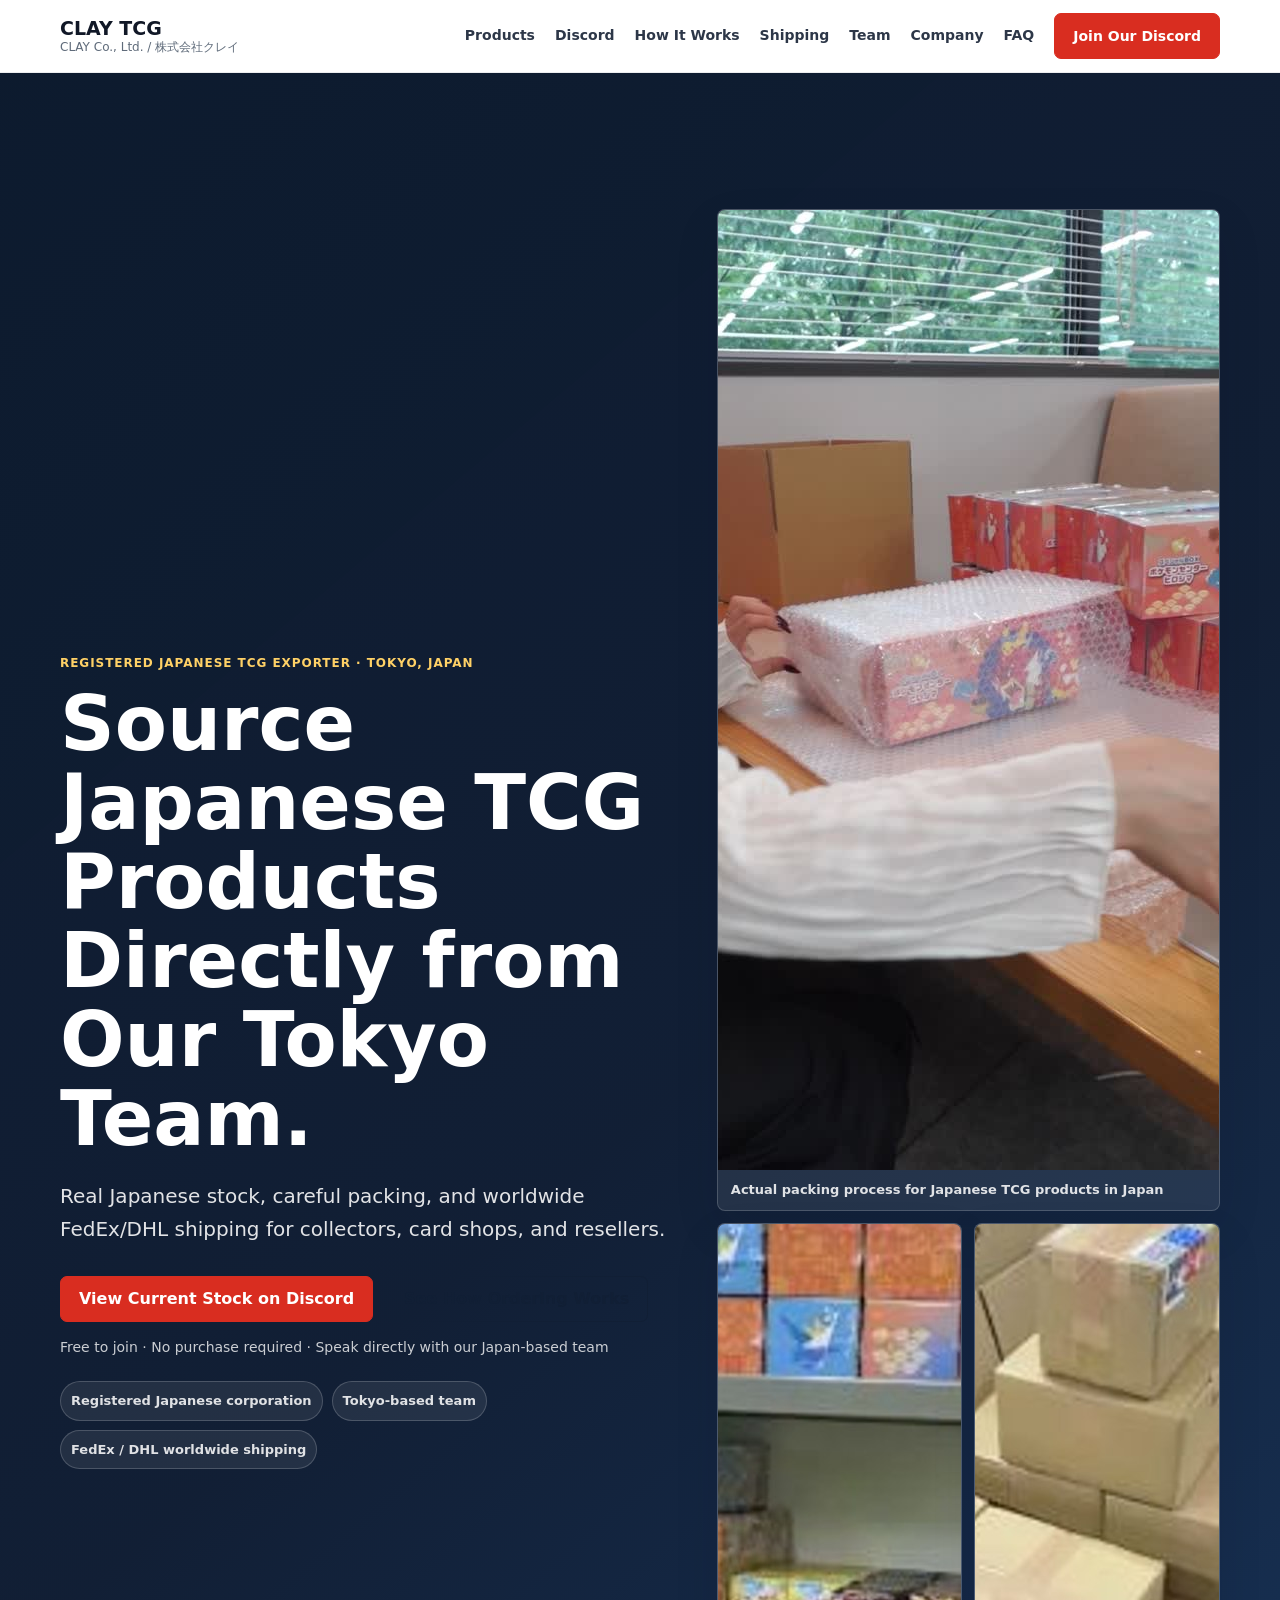
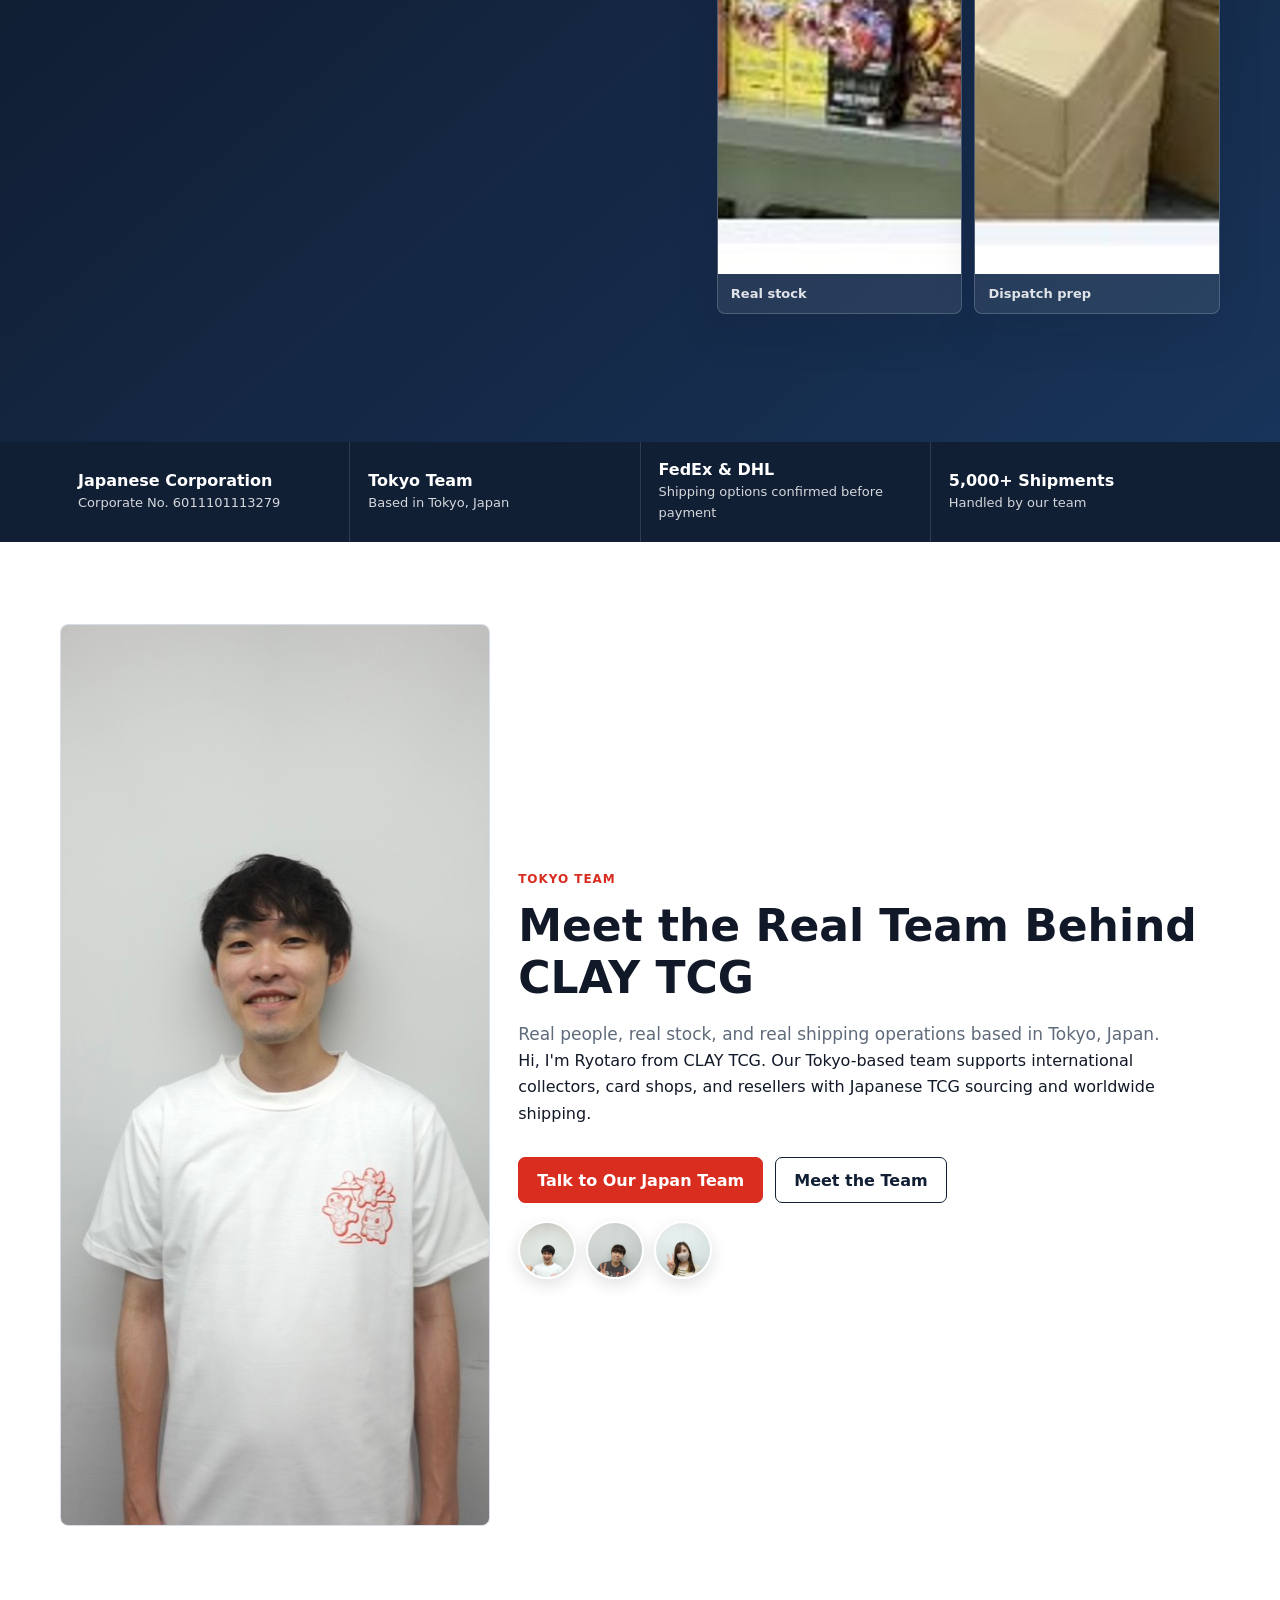
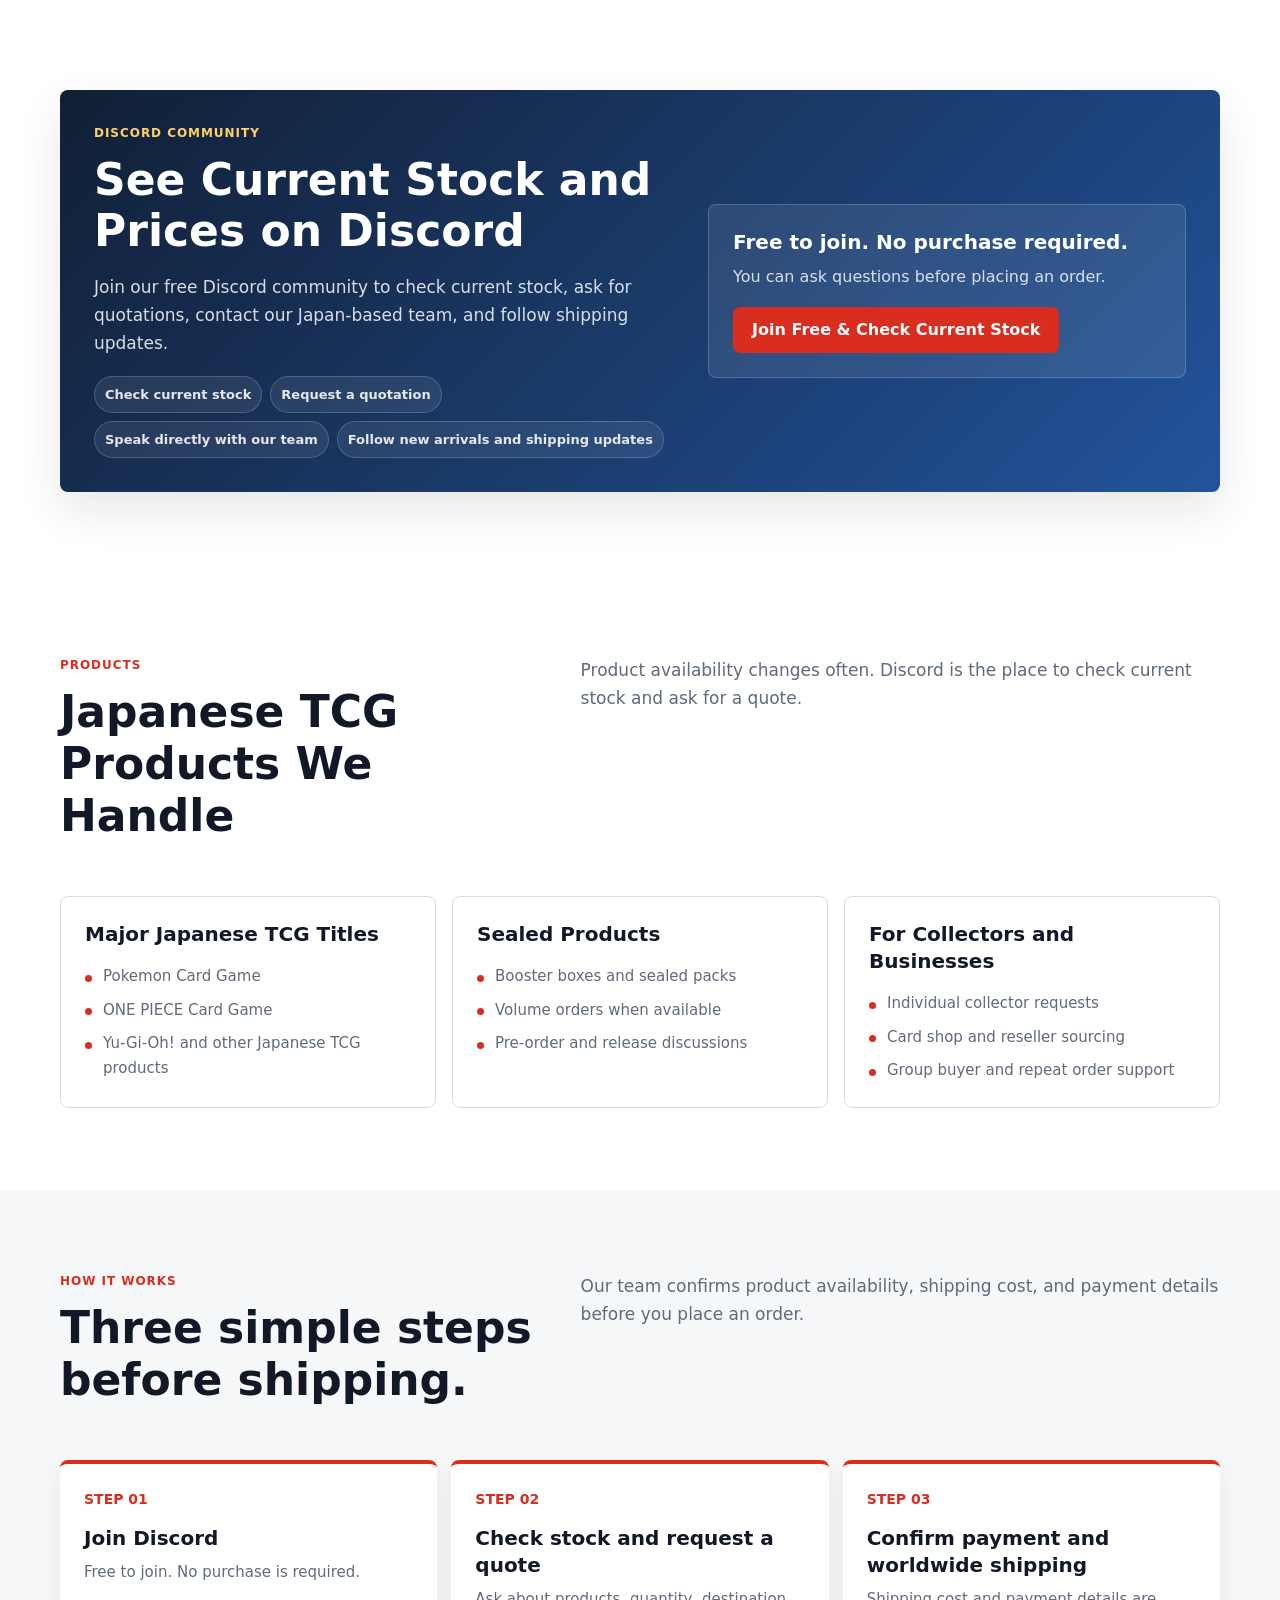
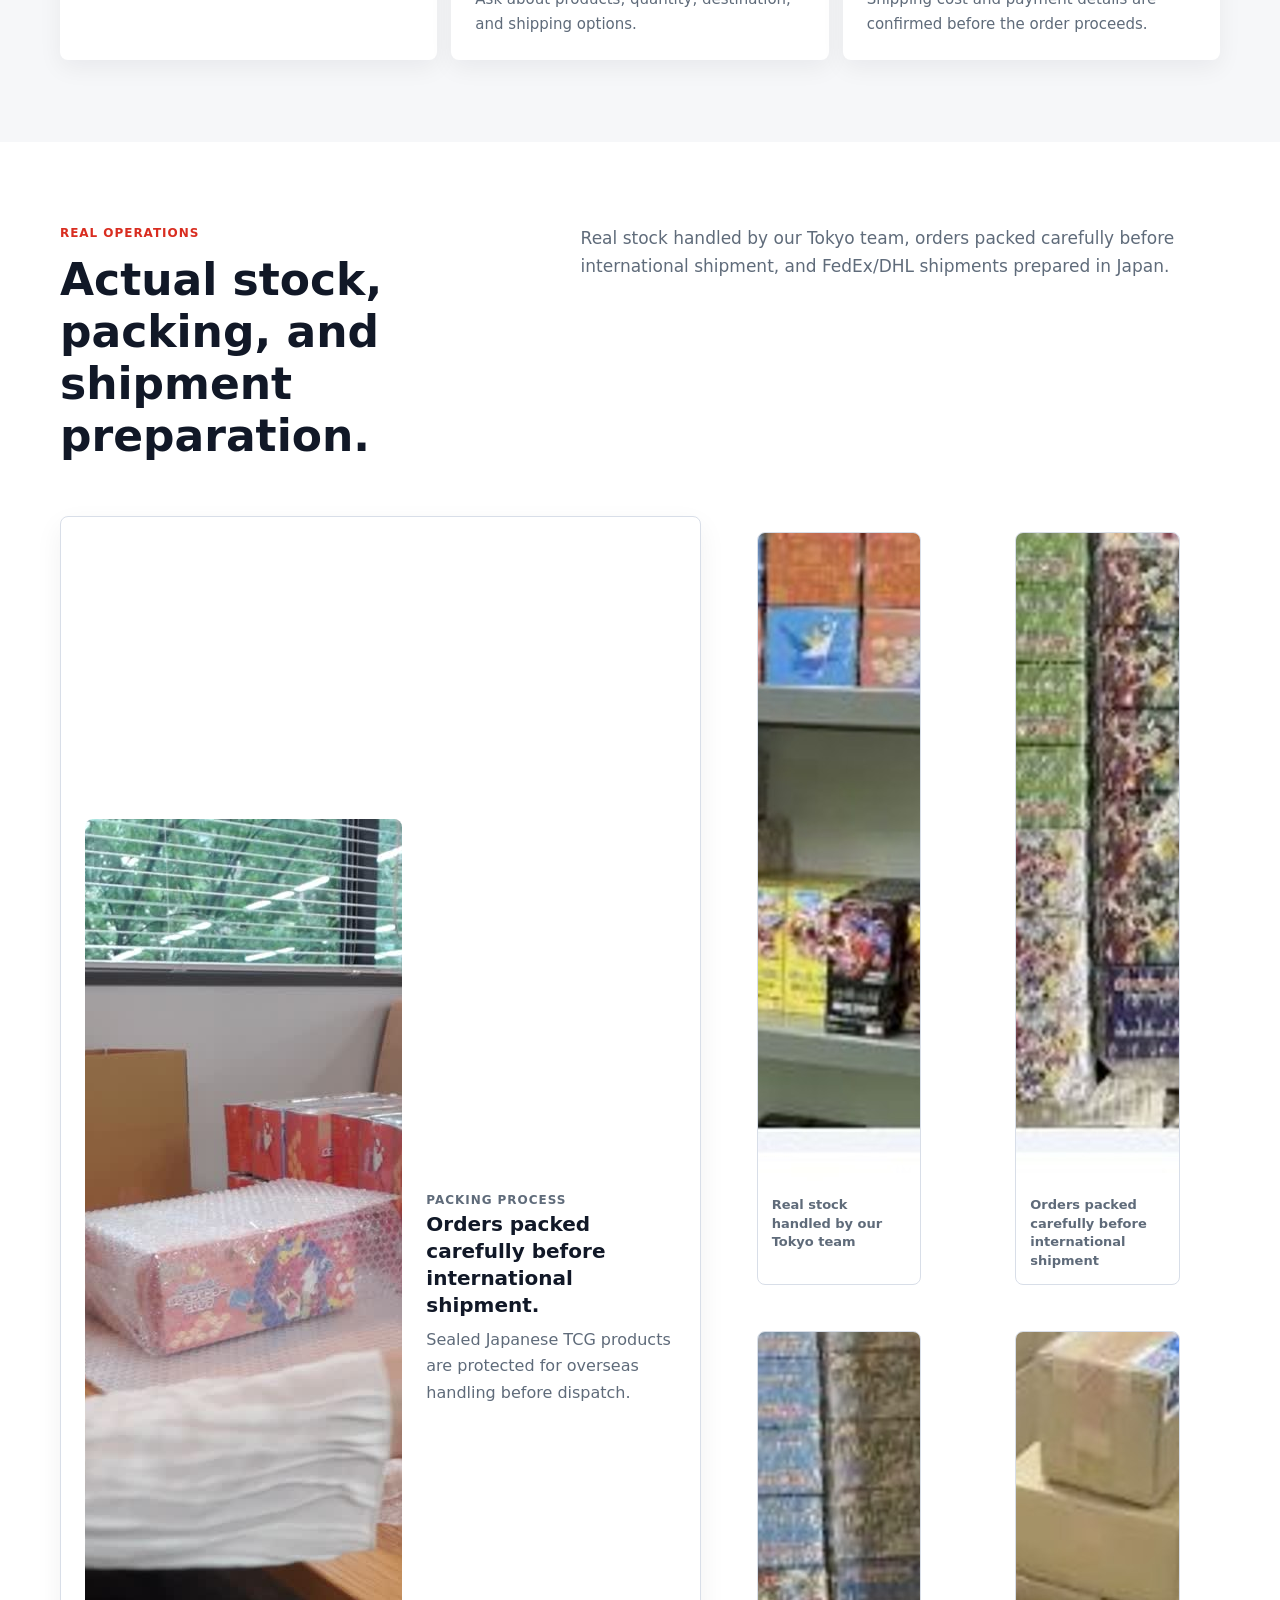
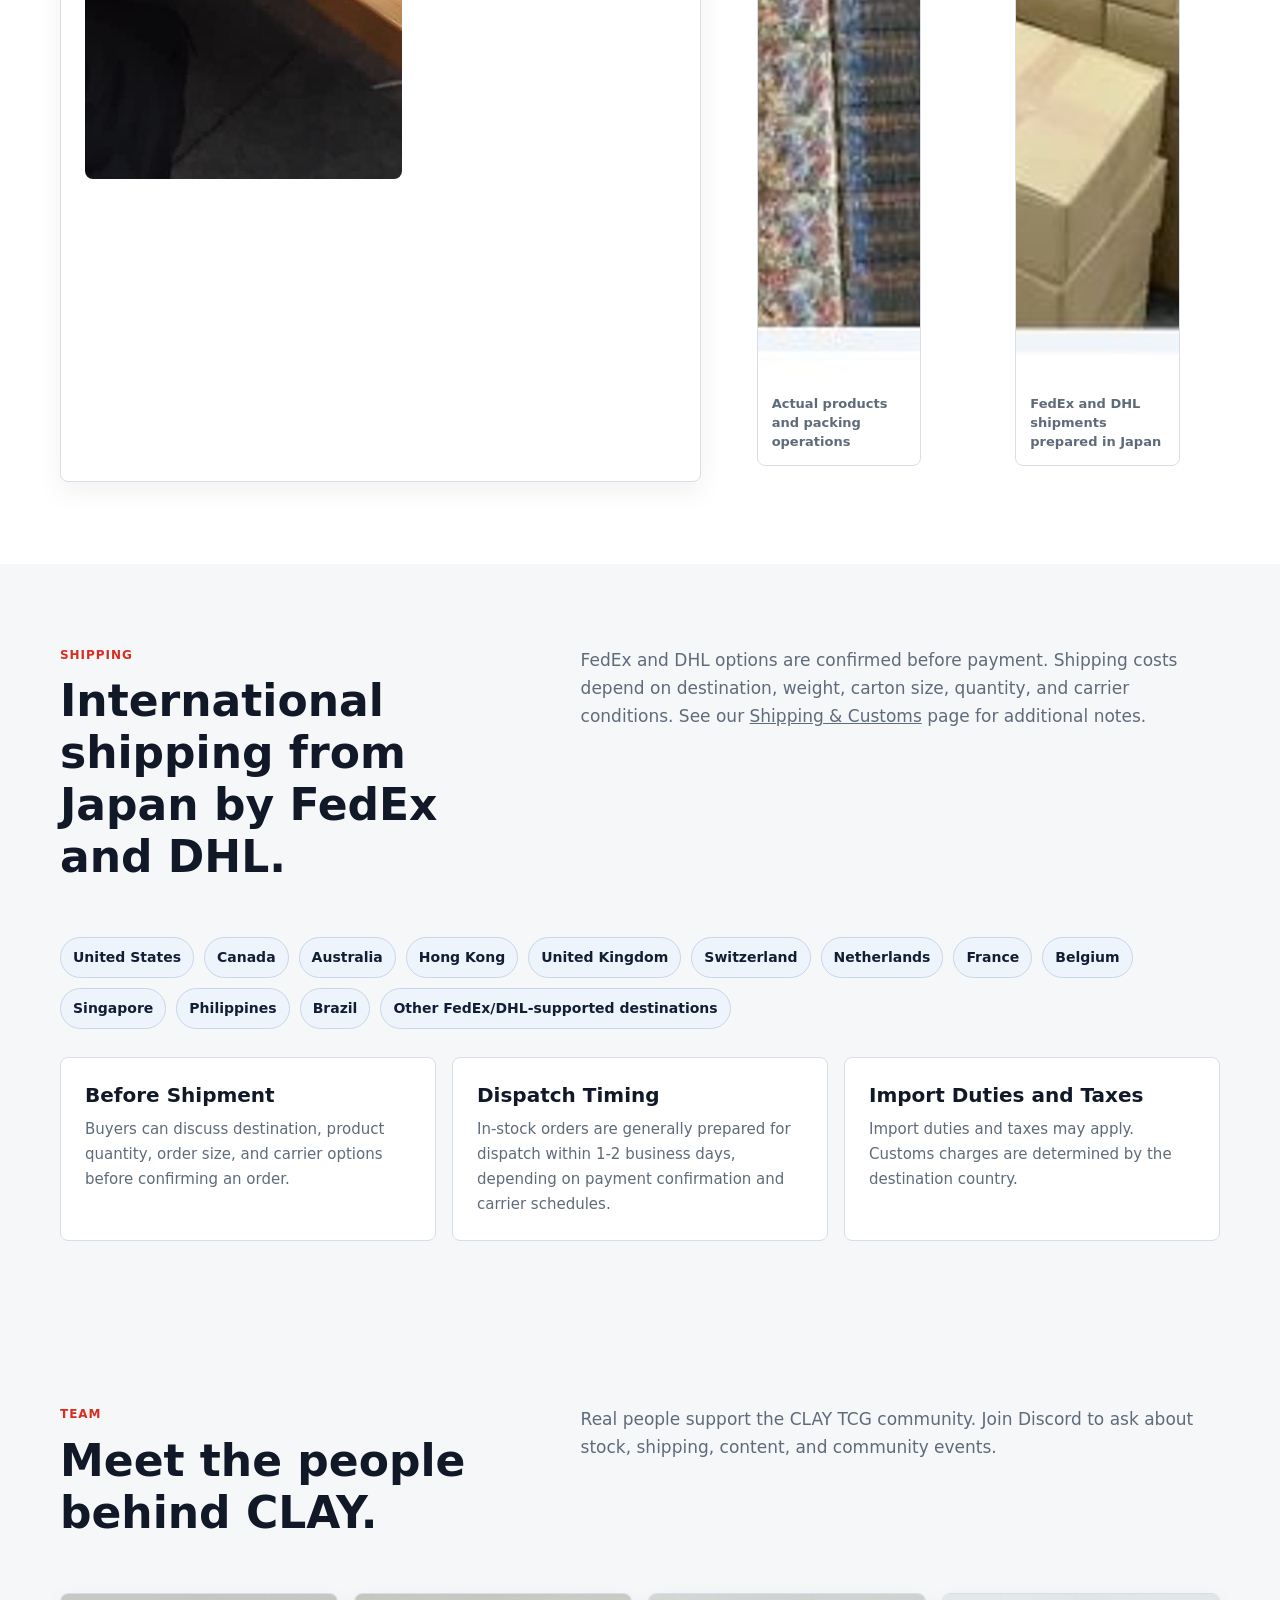
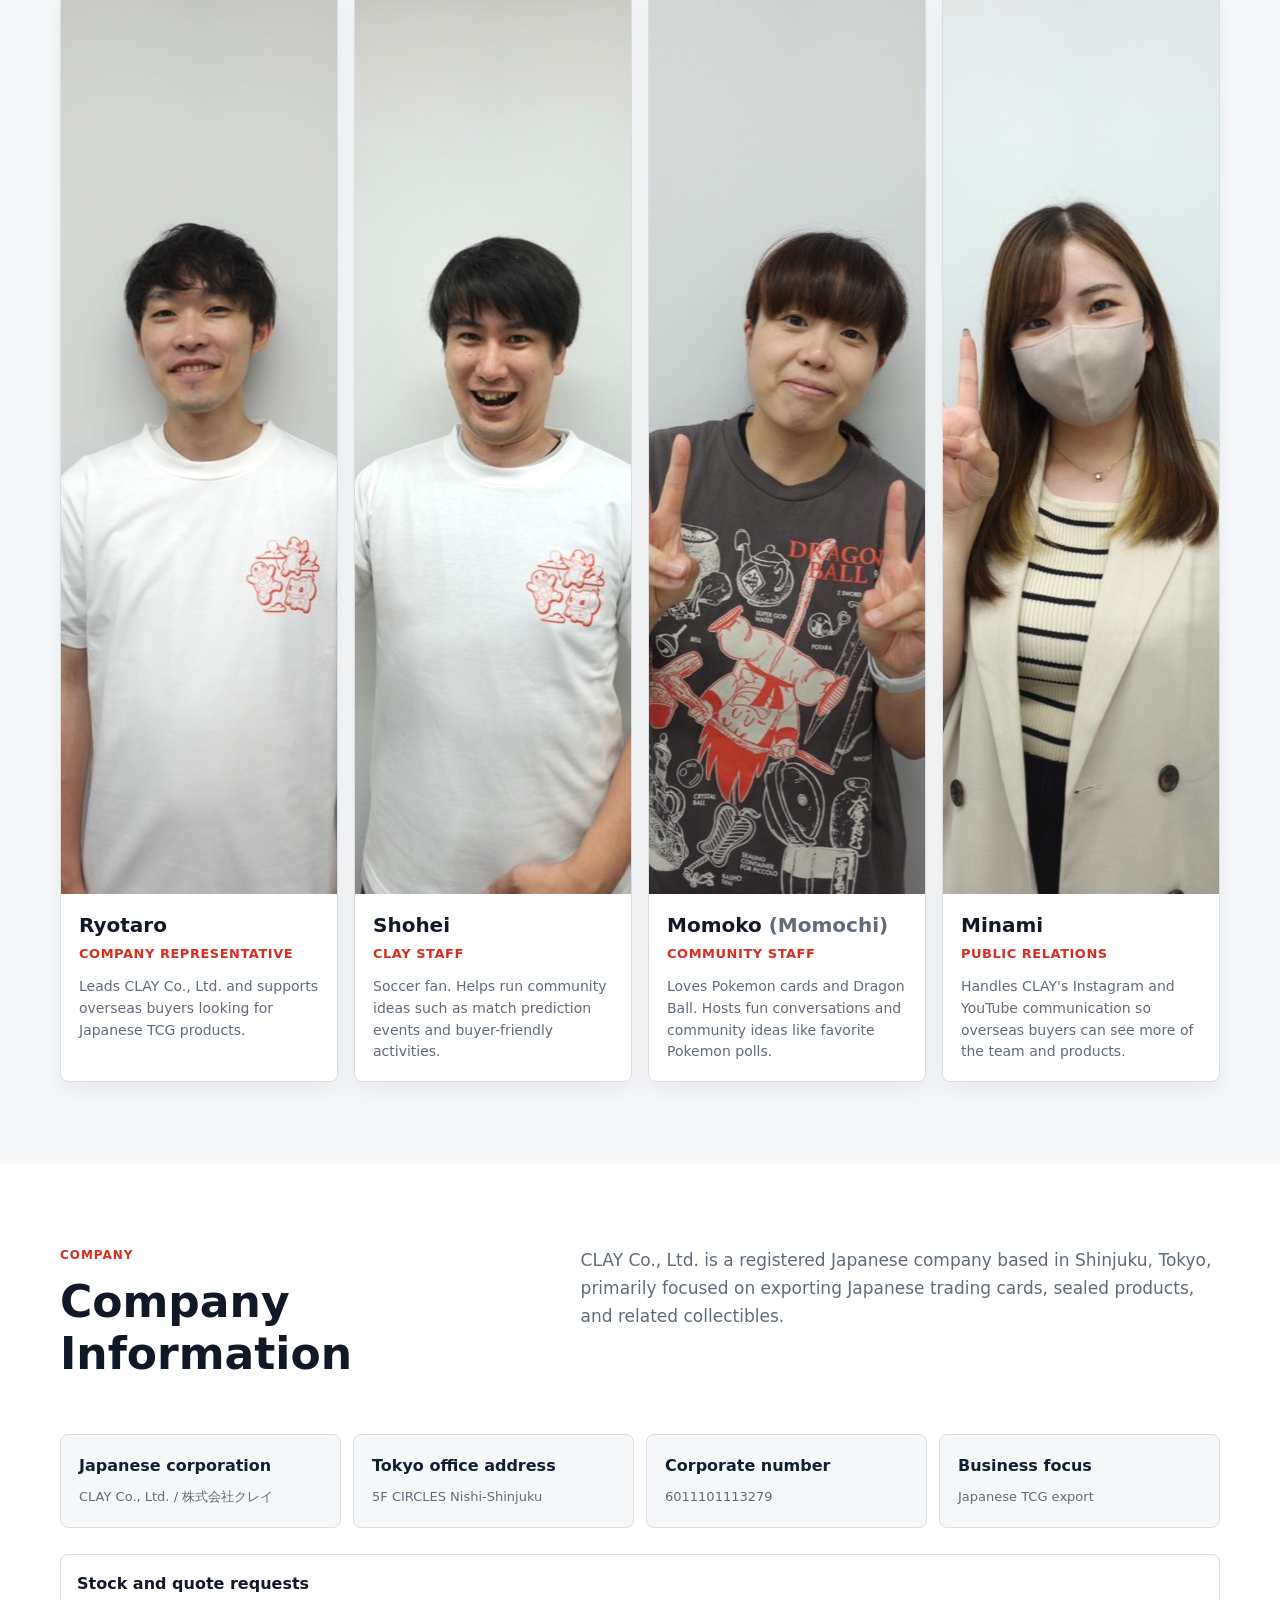
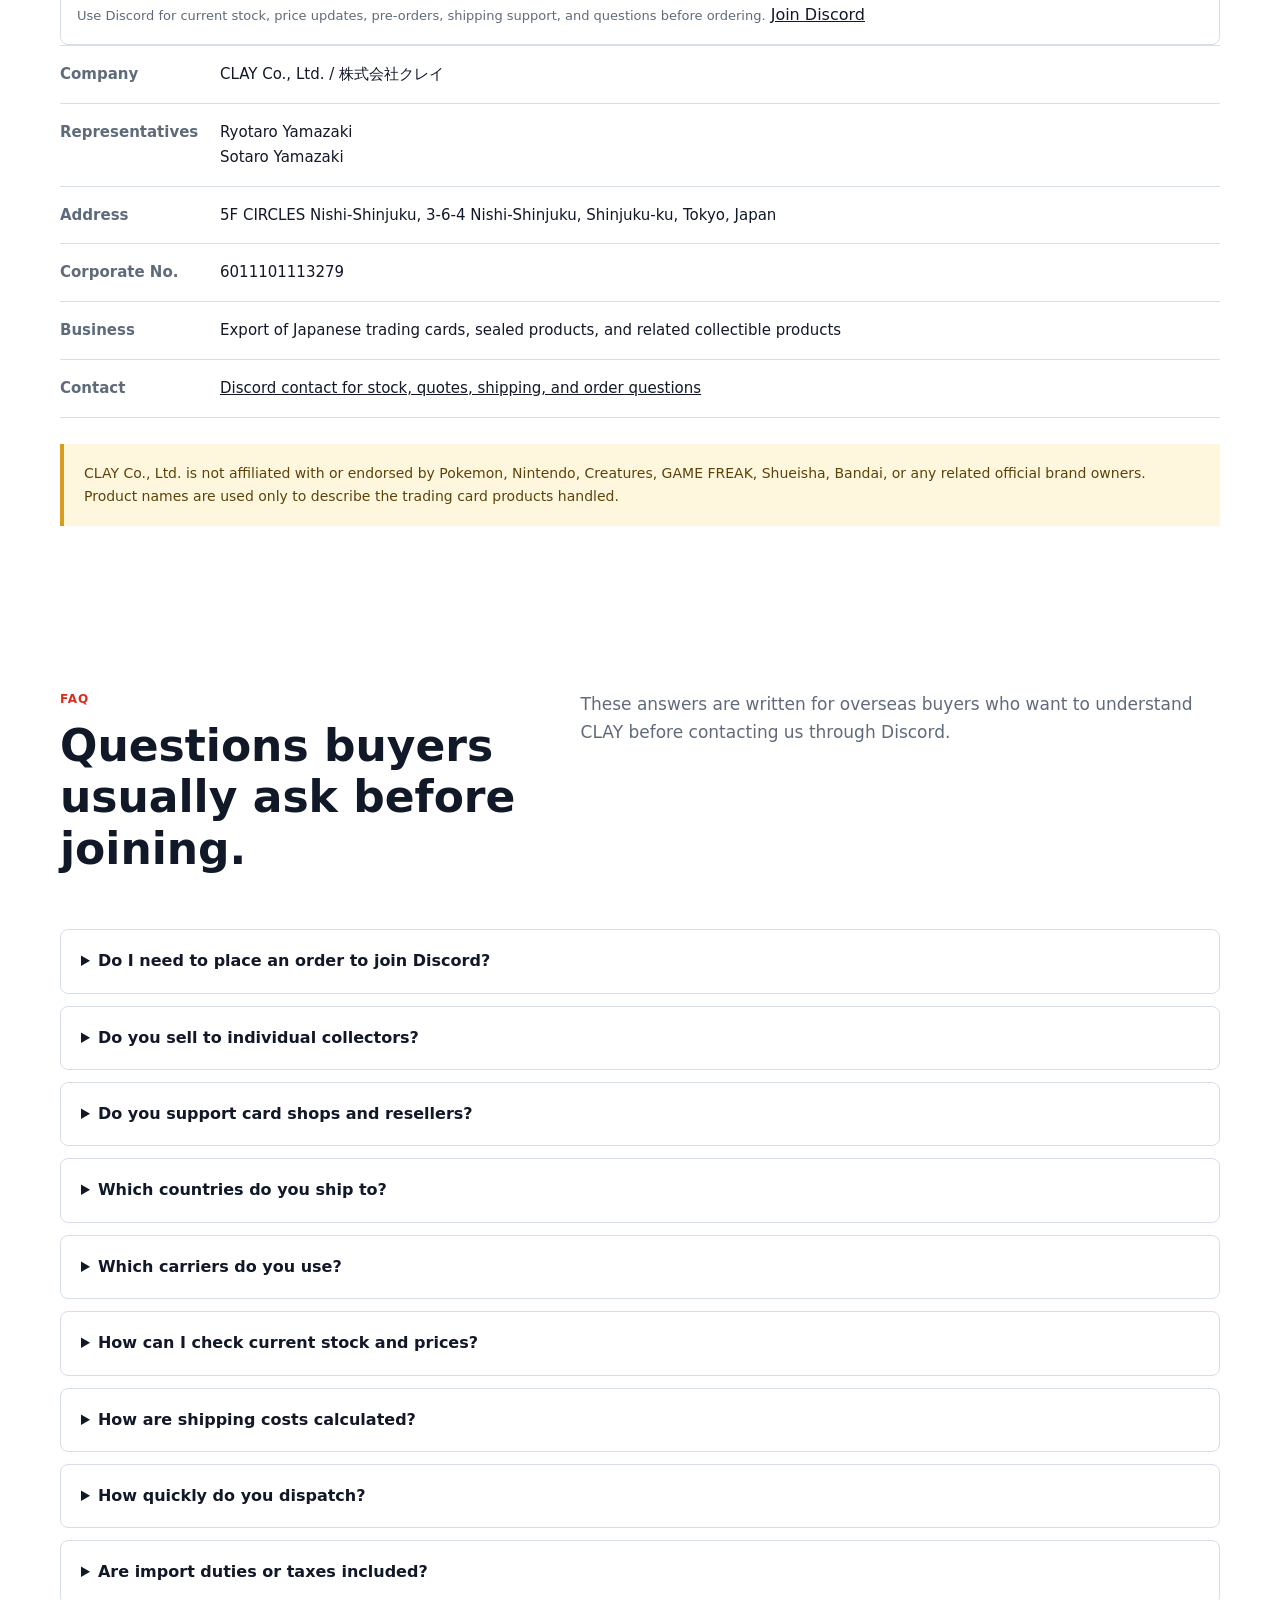
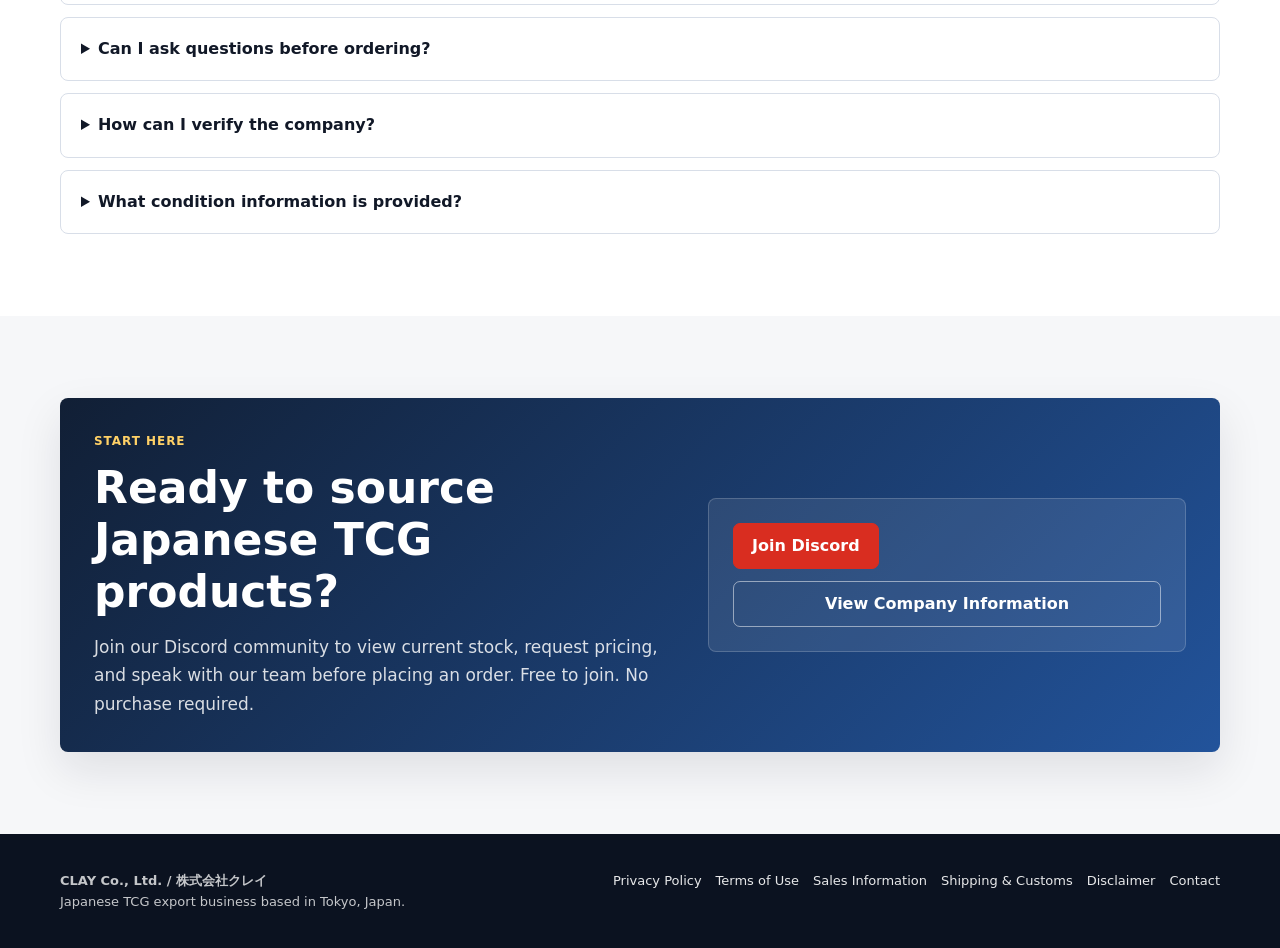
==== commit e26dc294: "Hide draft placeholders and refine mobile trust layout" ====
--- a/index.html
+++ b/index.html
@@ -318,7 +318,7 @@
 
       .quick-team {
         display: grid;
-        grid-template-columns: minmax(260px, 0.45fr) minmax(0, 0.55fr);
+        grid-template-columns: minmax(240px, 0.38fr) minmax(0, 0.62fr);
         gap: 28px;
         align-items: center;
       }
@@ -333,9 +333,9 @@
       .quick-team-photo img {
         display: block;
         width: 100%;
-        aspect-ratio: 4 / 5;
+        aspect-ratio: 4 / 3;
         object-fit: cover;
-        object-position: center top;
+        object-position: center 24%;
       }
 
       .mini-team {
@@ -612,7 +612,7 @@
       }
 
       .discord-preview-grid {
-        display: grid;
+        display: none;
         grid-template-columns: repeat(4, 1fr);
         gap: 12px;
         margin-top: 22px;
@@ -668,7 +668,7 @@
 
       .contact-options {
         display: grid;
-        grid-template-columns: repeat(4, 1fr);
+        grid-template-columns: repeat(auto-fit, minmax(220px, 1fr));
         gap: 12px;
         margin-top: 24px;
       }
@@ -718,9 +718,9 @@
       .team-card img {
         display: block;
         width: 100%;
-        aspect-ratio: 3 / 4;
+        aspect-ratio: 4 / 3;
         object-fit: cover;
-        object-position: center top;
+        object-position: center 24%;
       }
 
       .team-body {
@@ -1034,7 +1034,6 @@
               <span class="signal">Registered Japanese corporation</span>
               <span class="signal">Tokyo-based team</span>
               <span class="signal">FedEx / DHL worldwide shipping</span>
-              <span class="signal">5,000+ shipments handled by our team</span>
             </div>
           </div>
           <div class="hero-visual" aria-label="CLAY TCG packing video">
@@ -1061,7 +1060,7 @@
       <div class="proof-bar" aria-label="CLAY TCG trust indicators">
         <div class="proof-row">
           <div class="proof-item"><strong>Japanese Corporation</strong>Corporate No. 6011101113279</div>
-          <div class="proof-item"><strong>Tokyo Team</strong>Based in Shinjuku, Japan</div>
+          <div class="proof-item"><strong>Tokyo Team</strong>Based in Tokyo, Japan</div>
           <div class="proof-item"><strong>FedEx &amp; DHL</strong>Shipping options confirmed before payment</div>
           <div class="proof-item"><strong>5,000+ Shipments</strong>Handled by our team</div>
         </div>
@@ -1070,6 +1069,7 @@
       <section id="quick-team">
         <div class="container quick-team">
           <div class="quick-team-photo">
+            <!-- TODO: Replace this fallback photo with assets/team/ryotaro-with-stock.webp after shooting. Recommended: Ryotaro with Japanese TCG products, inventory shelves, and real office/work environment. Size: 1200x1500px, vertical 4:5. -->
             <img src="./assets/team/ryotaro.jpg" width="601" height="900" alt="Ryotaro from CLAY TCG, Tokyo Japan team representative" />
           </div>
           <div>
@@ -1114,12 +1114,24 @@
               <a class="button button-primary" href="https://discord.gg/UNxmMVdYY" data-discord-link data-event="discord_click_community" aria-label="Join the free CLAY TCG Discord and check current stock">Join Free &amp; Check Current Stock</a>
             </div>
           </div>
-          <!-- TODO: Replace these Discord preview placeholders with masked screenshots. Recommended files: assets/discord-new-arrivals.webp, assets/discord-stock-list.webp, assets/discord-order-ticket.webp, assets/discord-shipping-update.webp. Recommended size: 1200x900px or 4:3. Hide usernames, addresses, order totals, and private customer details. -->
-          <div class="discord-preview-grid" aria-label="Discord screenshot placeholders">
-            <div class="discord-preview"><strong>New arrivals</strong><span>TODO: add masked Discord screenshot.</span></div>
-            <div class="discord-preview"><strong>Stock list</strong><span>TODO: add masked stock and price post.</span></div>
-            <div class="discord-preview"><strong>Order ticket</strong><span>TODO: add masked order flow screenshot.</span></div>
-            <div class="discord-preview"><strong>Shipping update</strong><span>TODO: add masked shipment post.</span></div>
+          <!-- TODO: Replace these Discord preview placeholders with masked screenshots. Recommended files: assets/discord-new-arrivals.webp, assets/discord-stock-list.webp, assets/discord-order-ticket.webp, assets/discord-shipping-update.webp. Recommended size: 1200x900px or 4:3. Hide usernames, addresses, order totals, and private customer details. Keep this grid hidden until screenshots are ready; on mobile, consider horizontal swipe, a 2-column grid, or showing only the strongest 2 screenshots to avoid an overly long Instagram in-app browser page. -->
+          <div class="discord-preview-grid" aria-label="Discord screenshot examples" hidden>
+            <figure class="discord-preview">
+              <img data-path="./assets/discord-new-arrivals.webp" width="1200" height="900" alt="Masked CLAY TCG Discord new arrivals example" loading="lazy" />
+              <figcaption>New arrivals</figcaption>
+            </figure>
+            <figure class="discord-preview">
+              <img data-path="./assets/discord-stock-list.webp" width="1200" height="900" alt="Masked CLAY TCG Discord stock list example" loading="lazy" />
+              <figcaption>Stock list</figcaption>
+            </figure>
+            <figure class="discord-preview">
+              <img data-path="./assets/discord-order-ticket.webp" width="1200" height="900" alt="Masked CLAY TCG Discord order ticket example" loading="lazy" />
+              <figcaption>Order ticket</figcaption>
+            </figure>
+            <figure class="discord-preview">
+              <img data-path="./assets/discord-shipping-update.webp" width="1200" height="900" alt="Masked CLAY TCG Discord shipping update example" loading="lazy" />
+              <figcaption>Shipping update</figcaption>
+            </figure>
           </div>
         </div>
       </section>
@@ -1378,19 +1390,9 @@
               <span>Use Discord for current stock, price updates, pre-orders, shipping support, and questions before ordering.</span>
               <a href="https://discord.gg/UNxmMVdYY" data-discord-link data-event="company_contact_discord">Join Discord</a>
             </article>
-            <article class="contact-option">
-              <strong>General inquiries</strong>
-              <span>ocho.tres.soccer@gmail.com</span>
-              <a href="mailto:ocho.tres.soccer@gmail.com">Send Email</a>
-            </article>
-            <article class="contact-option">
-              <strong>Official Instagram</strong>
-              <span>TODO: Add official Instagram URL after the account is finalized.</span>
-            </article>
-            <article class="contact-option">
-              <strong>Response hours</strong>
-              <span>Japan-based team. TODO: Add official response hours.</span>
-            </article>
+            <!-- TODO: Add official support email -->
+            <!-- TODO: Add official Instagram URL -->
+            <!-- TODO: Add official business response hours -->
           </div>
           <table class="company-table">
             <tbody>
@@ -1417,8 +1419,7 @@
               <tr>
                 <th>Contact</th>
                 <td>
-                  <a href="https://discord.gg/UNxmMVdYY" data-discord-link data-event="company_information_click">Discord contact for stock, quotes, shipping, and order questions</a><br />
-                  General inquiries: <a href="mailto:ocho.tres.soccer@gmail.com">ocho.tres.soccer@gmail.com</a>
+                  <a href="https://discord.gg/UNxmMVdYY" data-discord-link data-event="company_information_click">Discord contact for stock, quotes, shipping, and order questions</a>
                 </td>
               </tr>
             </tbody>
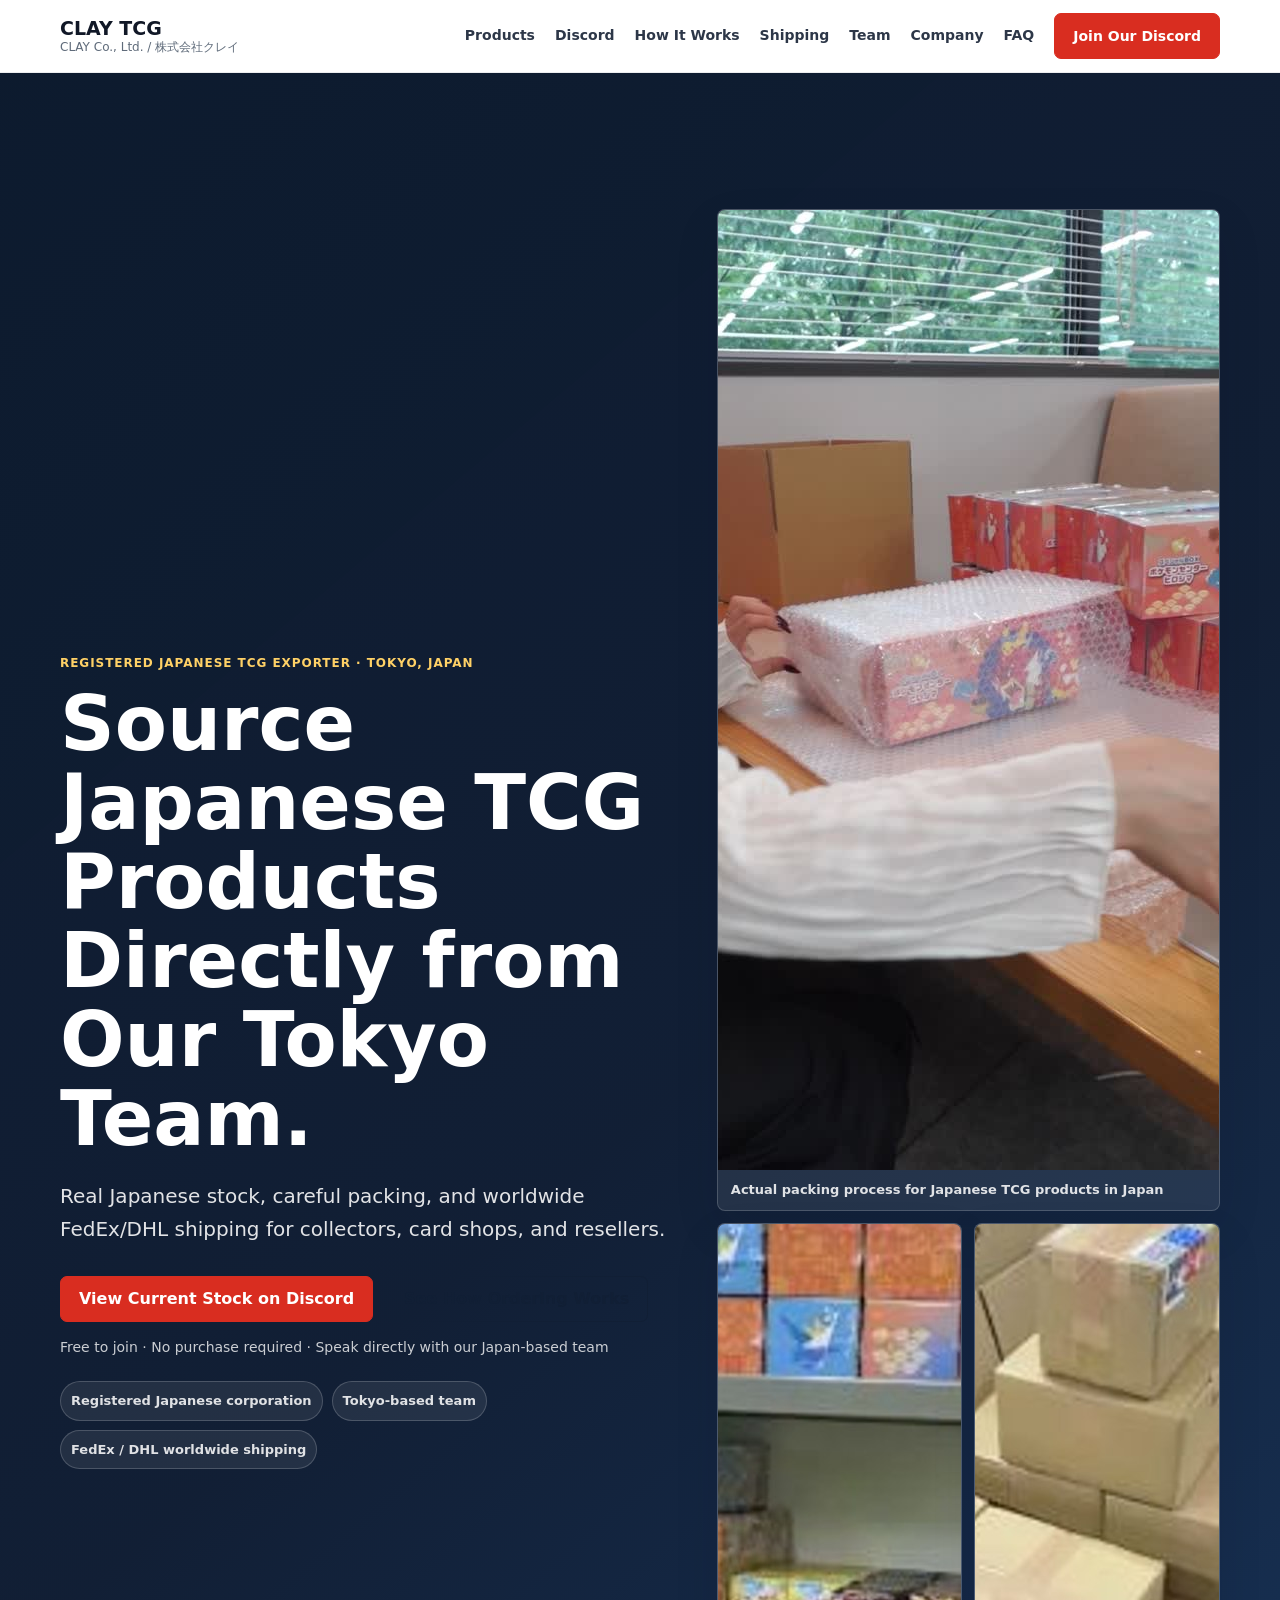
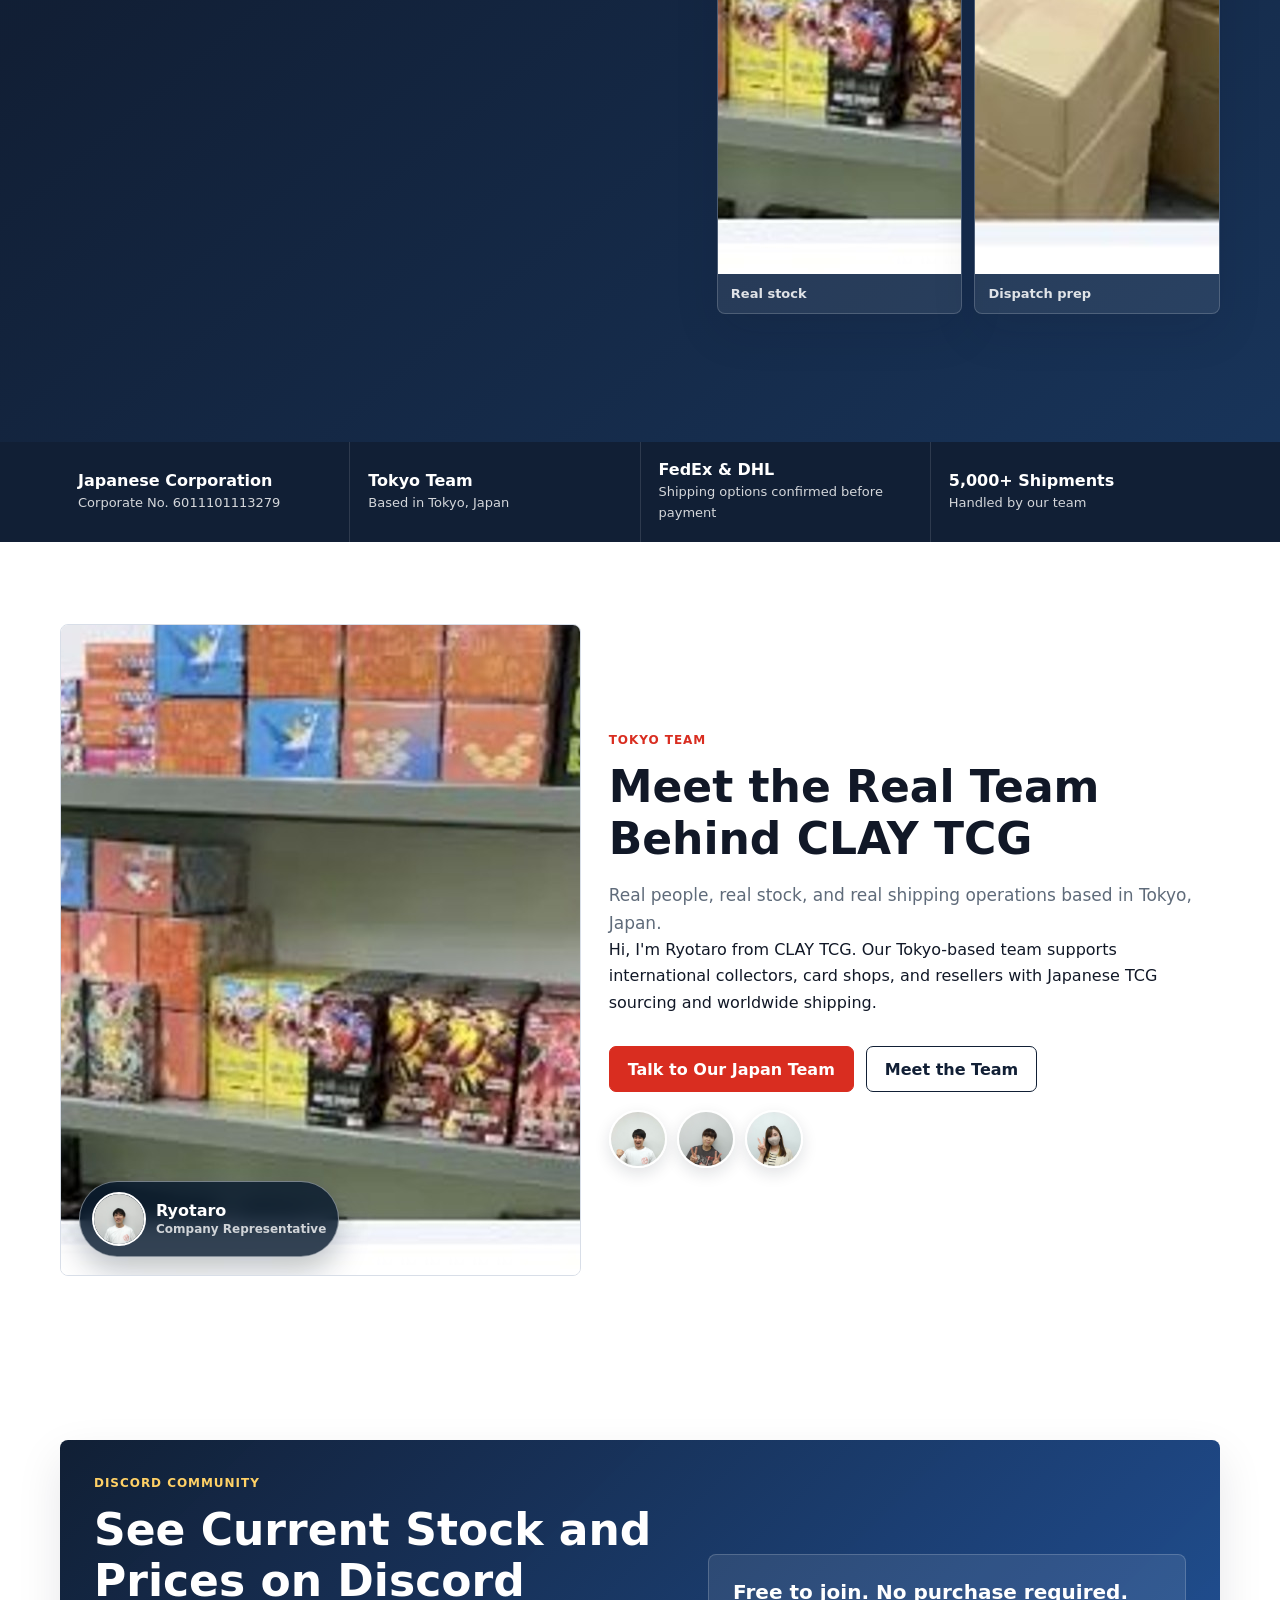
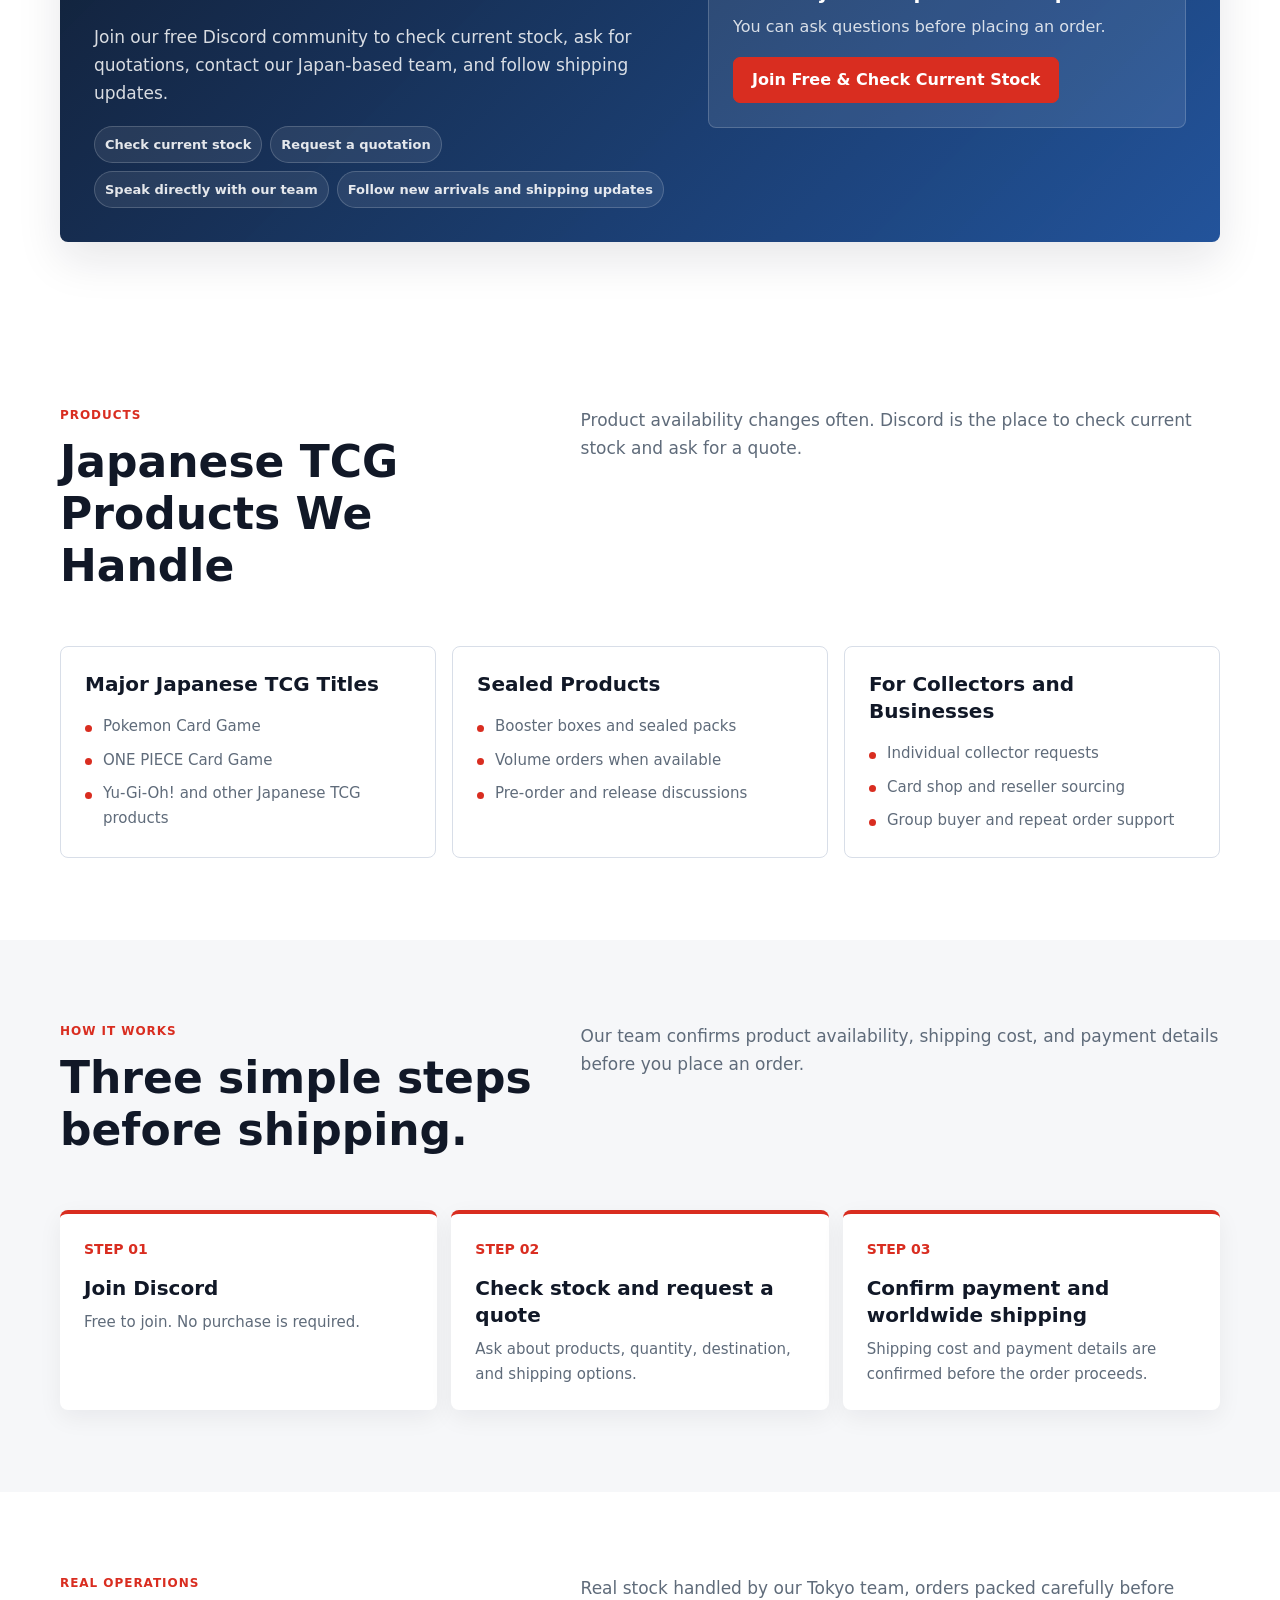
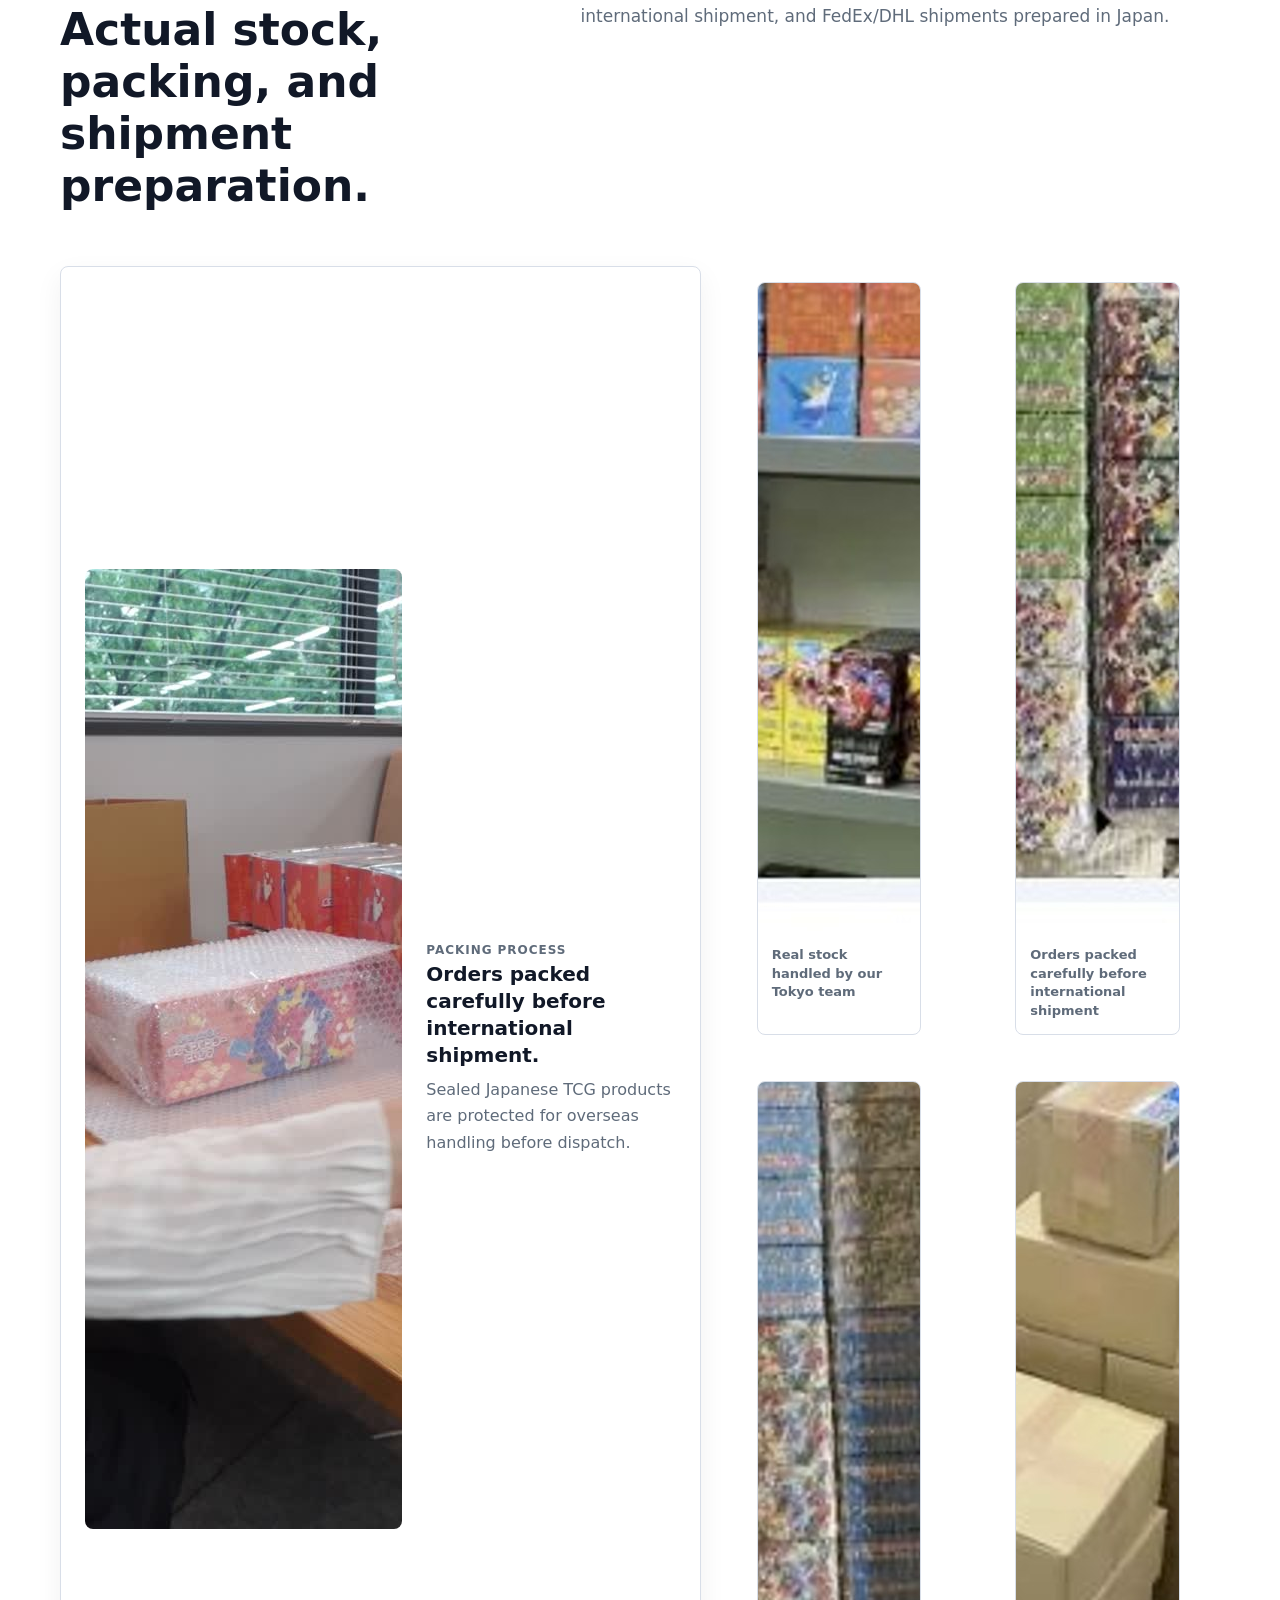
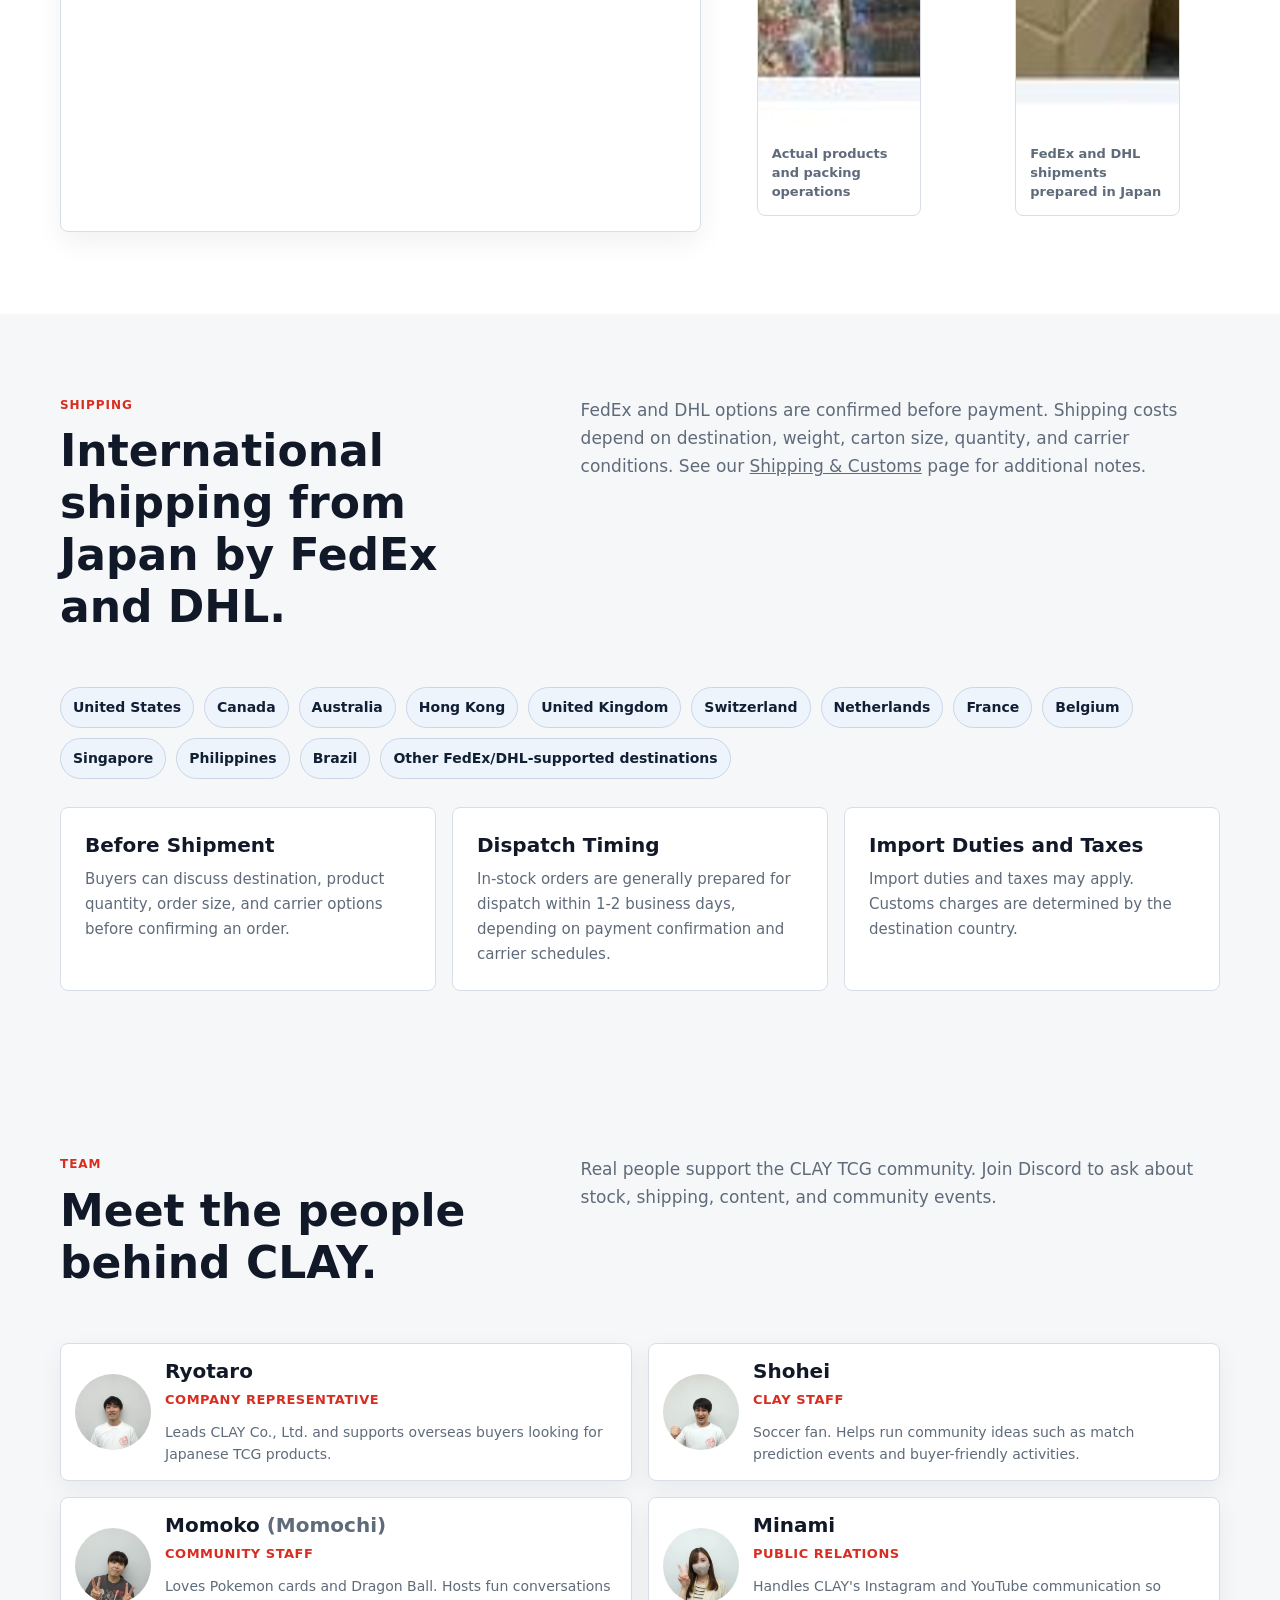
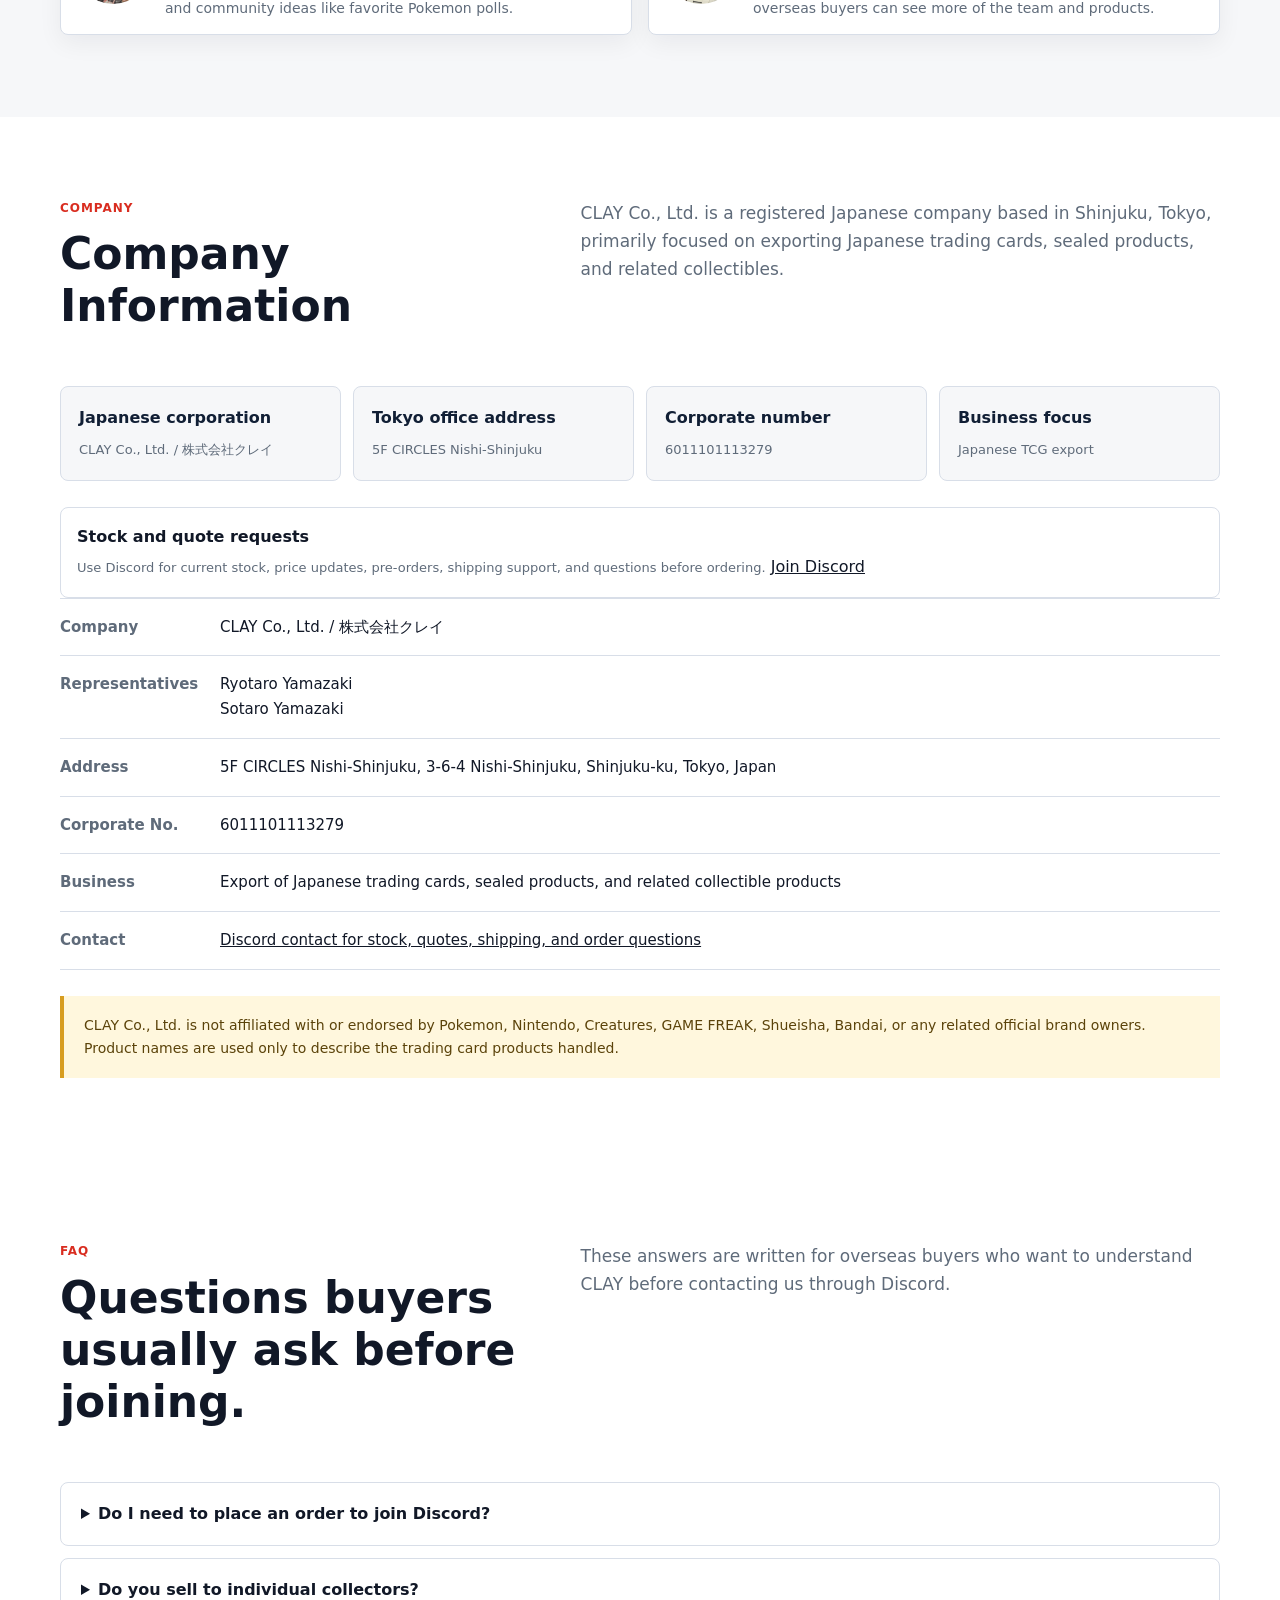
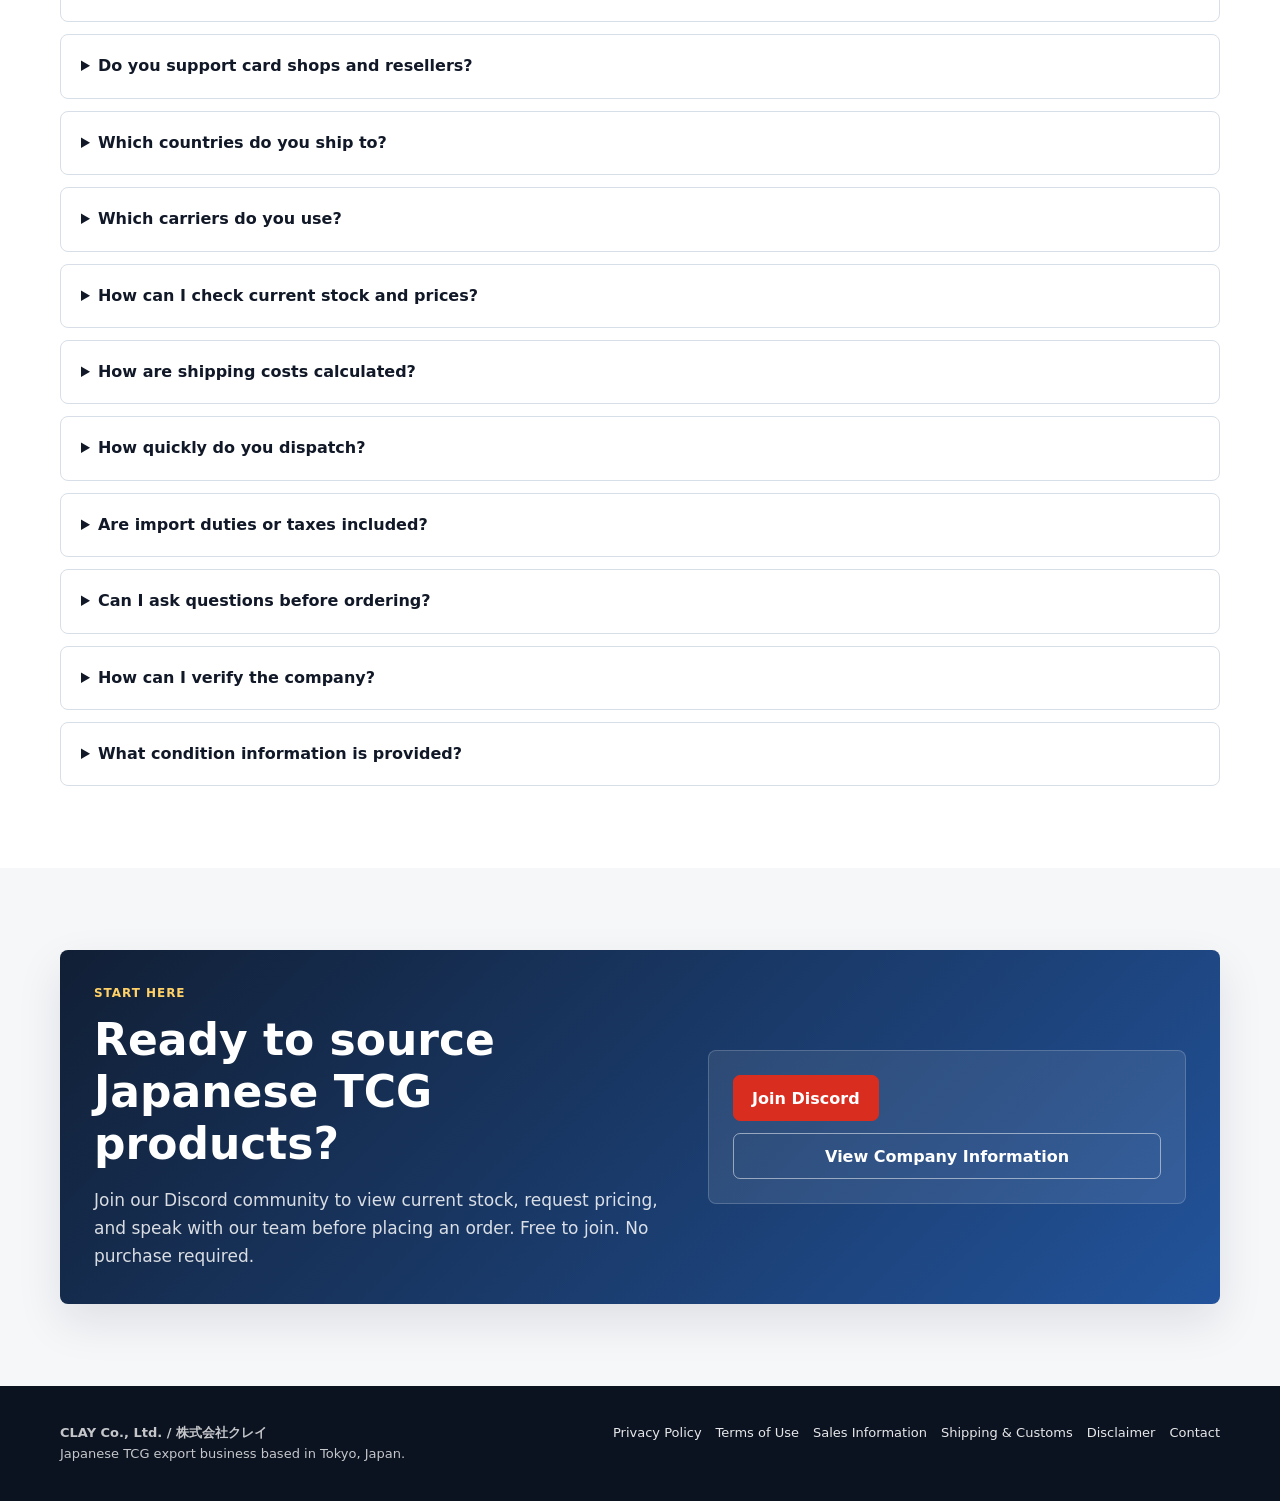
==== commit 2e5fbd9e: "Reduce low resolution portrait prominence" ====
--- a/index.html
+++ b/index.html
@@ -318,12 +318,13 @@
 
       .quick-team {
         display: grid;
-        grid-template-columns: minmax(240px, 0.38fr) minmax(0, 0.62fr);
+        grid-template-columns: minmax(260px, 0.46fr) minmax(0, 0.54fr);
         gap: 28px;
         align-items: center;
       }
 
       .quick-team-photo {
+        position: relative;
         overflow: hidden;
         border: 1px solid var(--line);
         border-radius: 8px;
@@ -333,9 +334,49 @@
       .quick-team-photo img {
         display: block;
         width: 100%;
-        aspect-ratio: 4 / 3;
+        aspect-ratio: 16 / 10;
         object-fit: cover;
-        object-position: center 24%;
+        object-position: center;
+      }
+
+      .quick-team-avatar {
+        position: absolute;
+        left: 18px;
+        bottom: 18px;
+        display: flex;
+        align-items: center;
+        gap: 10px;
+        max-width: calc(100% - 36px);
+        padding: 10px 12px;
+        border: 1px solid rgba(255, 255, 255, 0.42);
+        border-radius: 999px;
+        color: var(--paper);
+        background: rgba(7, 25, 46, 0.82);
+        box-shadow: 0 14px 30px rgba(7, 25, 46, 0.25);
+        backdrop-filter: blur(10px);
+      }
+
+      .quick-team-avatar img {
+        width: 54px;
+        height: 54px;
+        aspect-ratio: 1 / 1;
+        border: 2px solid var(--paper);
+        border-radius: 999px;
+        object-fit: cover;
+        object-position: center 18%;
+      }
+
+      .quick-team-avatar strong,
+      .quick-team-avatar span {
+        display: block;
+        line-height: 1.2;
+      }
+
+      .quick-team-avatar span {
+        margin-top: 2px;
+        color: rgba(255, 255, 255, 0.78);
+        font-size: 12px;
+        font-weight: 800;
       }
 
       .mini-team {
@@ -351,7 +392,7 @@
         border: 2px solid var(--paper);
         border-radius: 999px;
         object-fit: cover;
-        object-position: center top;
+        object-position: center 18%;
         box-shadow: 0 6px 16px rgba(17, 24, 39, 0.12);
       }
 
@@ -703,28 +744,33 @@
 
       .team-grid {
         display: grid;
-        grid-template-columns: repeat(4, 1fr);
+        grid-template-columns: repeat(2, 1fr);
         gap: 16px;
       }
 
       .team-card {
-        overflow: hidden;
+        display: grid;
+        grid-template-columns: 76px minmax(0, 1fr);
+        gap: 14px;
+        align-items: center;
         border: 1px solid var(--line);
         border-radius: 8px;
         background: var(--paper);
+        padding: 14px;
         box-shadow: 0 8px 24px rgba(17, 24, 39, 0.06);
       }
 
       .team-card img {
         display: block;
-        width: 100%;
-        aspect-ratio: 4 / 3;
+        width: 76px;
+        height: 76px;
+        border-radius: 999px;
         object-fit: cover;
-        object-position: center 24%;
+        object-position: center 18%;
       }
 
       .team-body {
-        padding: 18px;
+        padding: 0;
       }
 
       .team-body h3 {
@@ -904,6 +950,15 @@
         .steps,
         .photo-gallery {
           grid-template-columns: 1fr;
+        }
+
+        .team-card {
+          grid-template-columns: 64px minmax(0, 1fr);
+        }
+
+        .team-card img {
+          width: 64px;
+          height: 64px;
         }
 
         .proof-photo-stack {
@@ -1069,8 +1124,15 @@
       <section id="quick-team">
         <div class="container quick-team">
           <div class="quick-team-photo">
-            <!-- TODO: Replace this fallback photo with assets/team/ryotaro-with-stock.webp after shooting. Recommended: Ryotaro with Japanese TCG products, inventory shelves, and real office/work environment. Size: 1200x1500px, vertical 4:5. -->
-            <img src="./assets/team/ryotaro.jpg" width="601" height="900" alt="Ryotaro from CLAY TCG, Tokyo Japan team representative" />
+            <!-- TODO: Replace this fallback inventory photo with assets/team/ryotaro-with-stock.webp after shooting. Recommended for this slot: Ryotaro with Japanese TCG products, inventory shelves, and real office/work environment. Prefer a landscape crop around 1600x1000px so it does not feel like a stretched portrait. -->
+            <img src="./assets/proof/inventory-shelves.jpg" width="800" height="650" alt="Japanese TCG inventory handled by the CLAY Tokyo team" />
+            <div class="quick-team-avatar" aria-label="Ryotaro, company representative">
+              <img src="./assets/team/ryotaro.jpg" width="601" height="900" alt="Ryotaro from CLAY TCG" />
+              <div>
+                <strong>Ryotaro</strong>
+                <span>Company Representative</span>
+              </div>
+            </div>
           </div>
           <div>
             <p class="label">Tokyo Team</p>
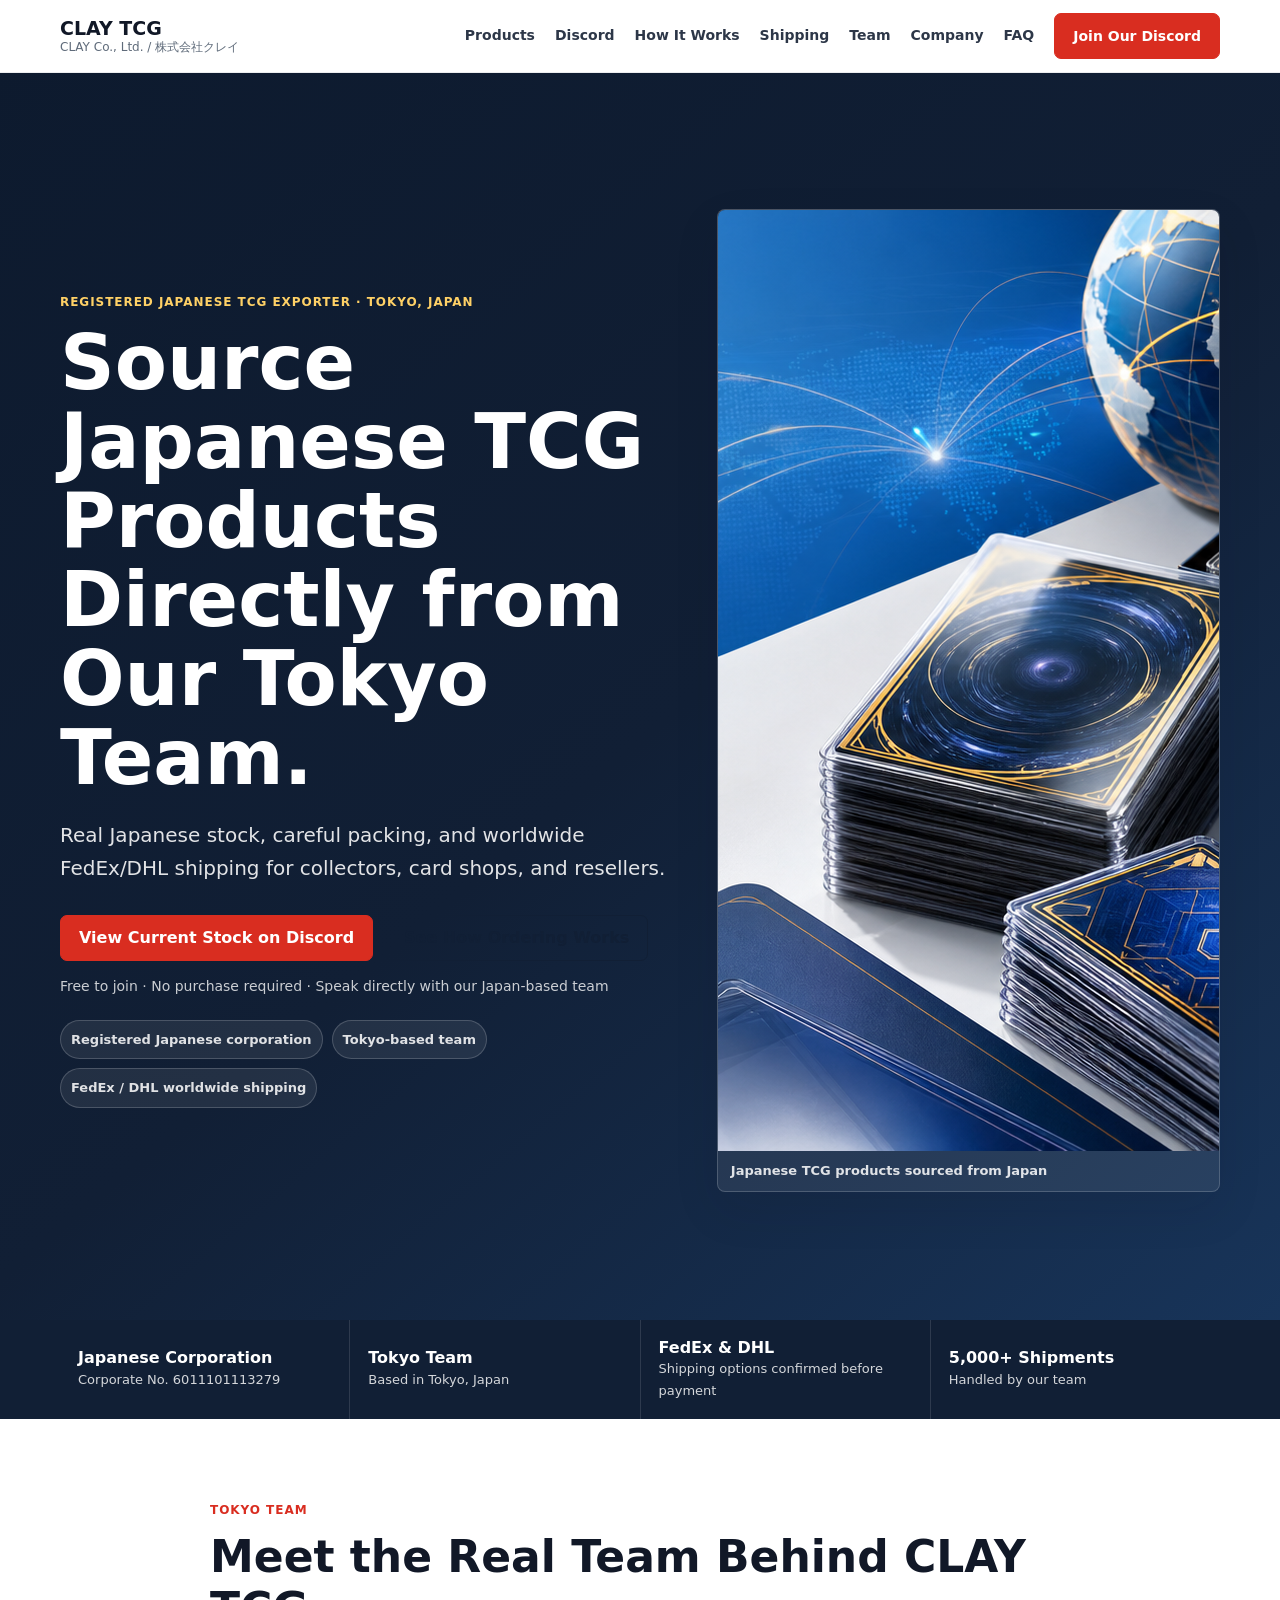
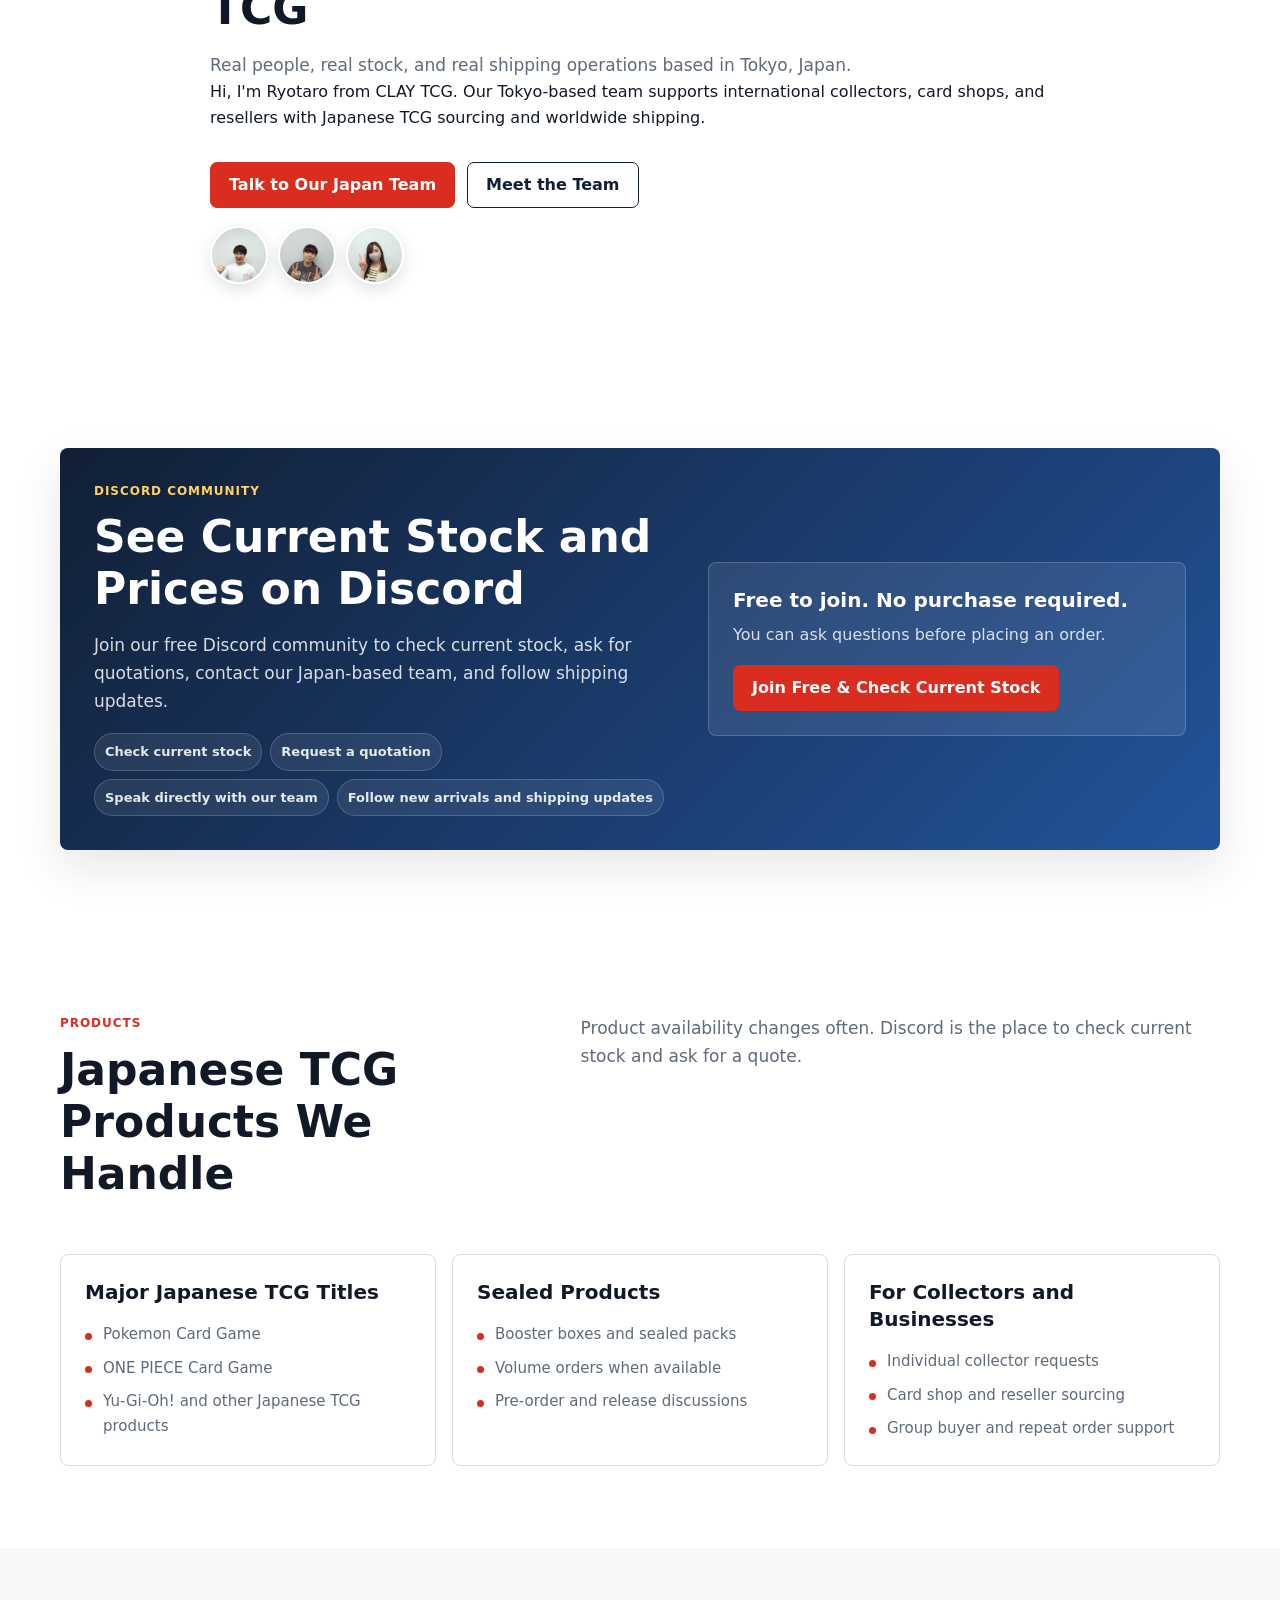
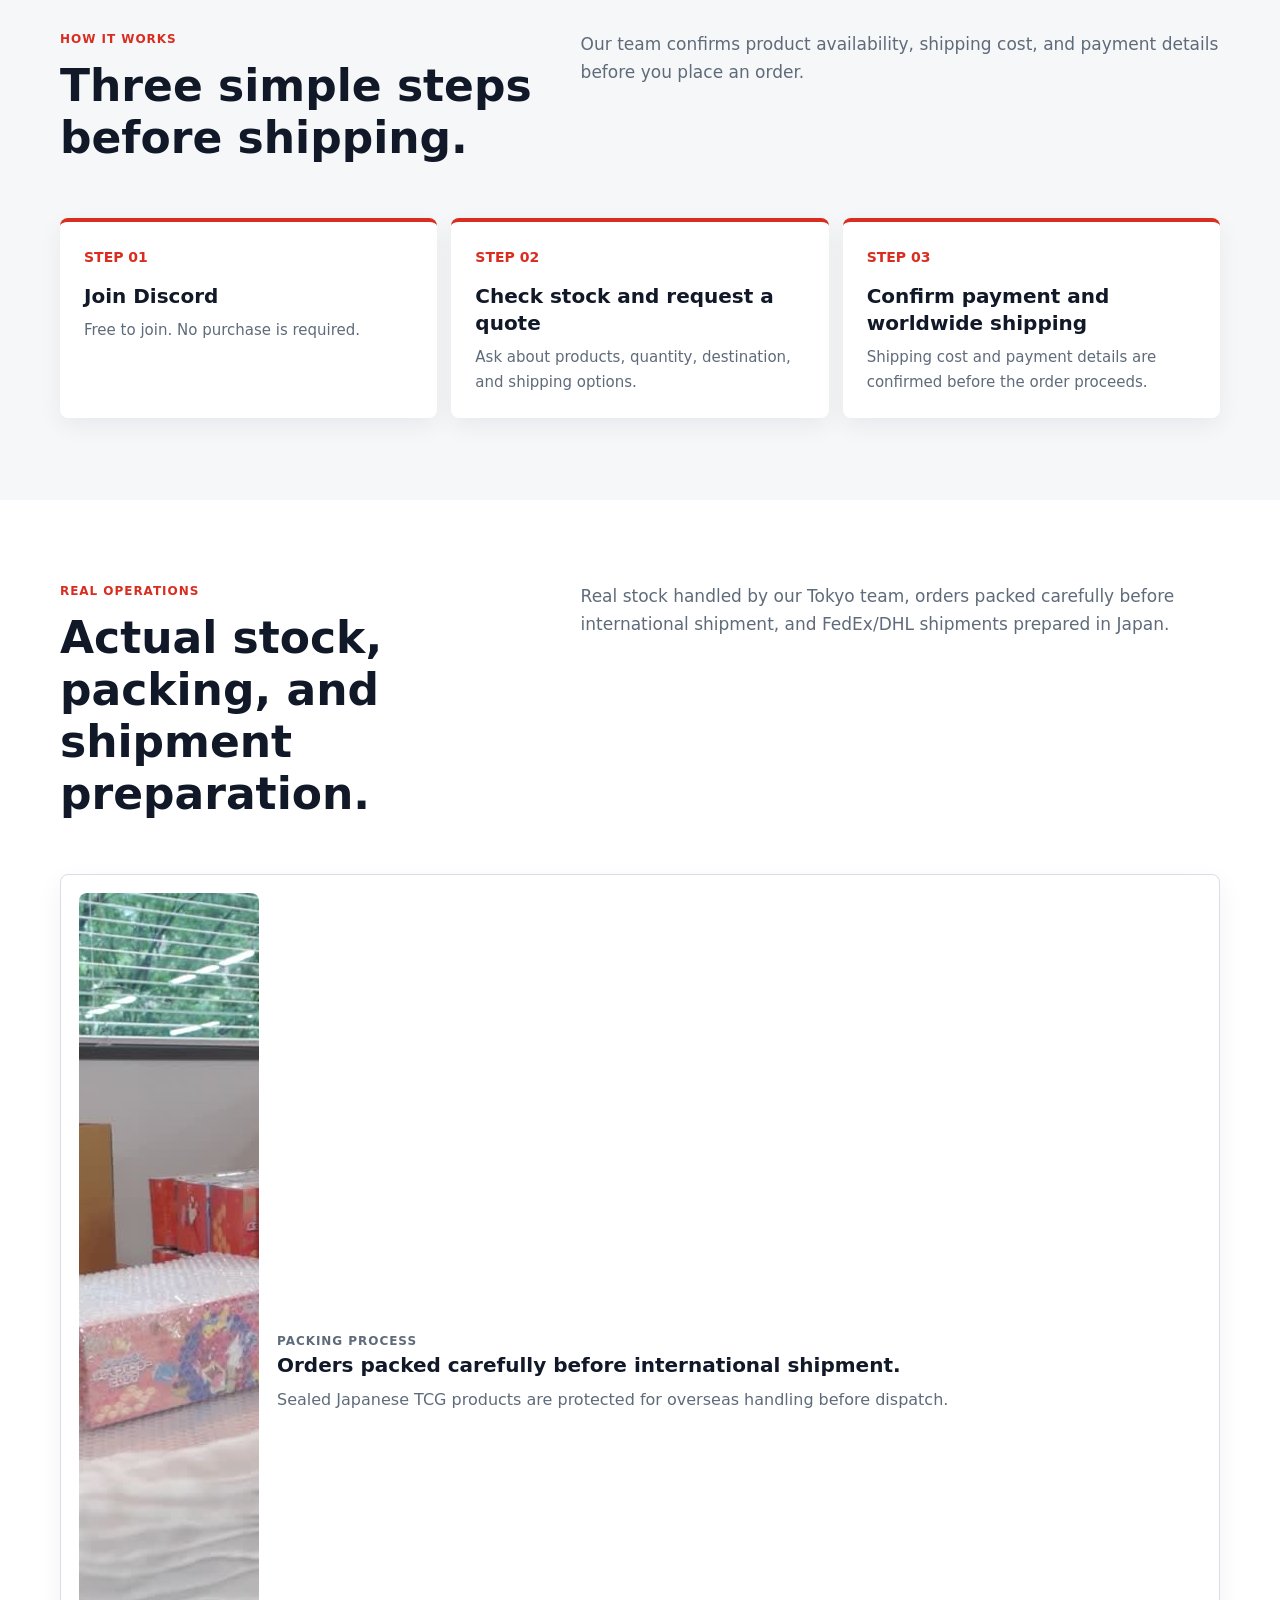
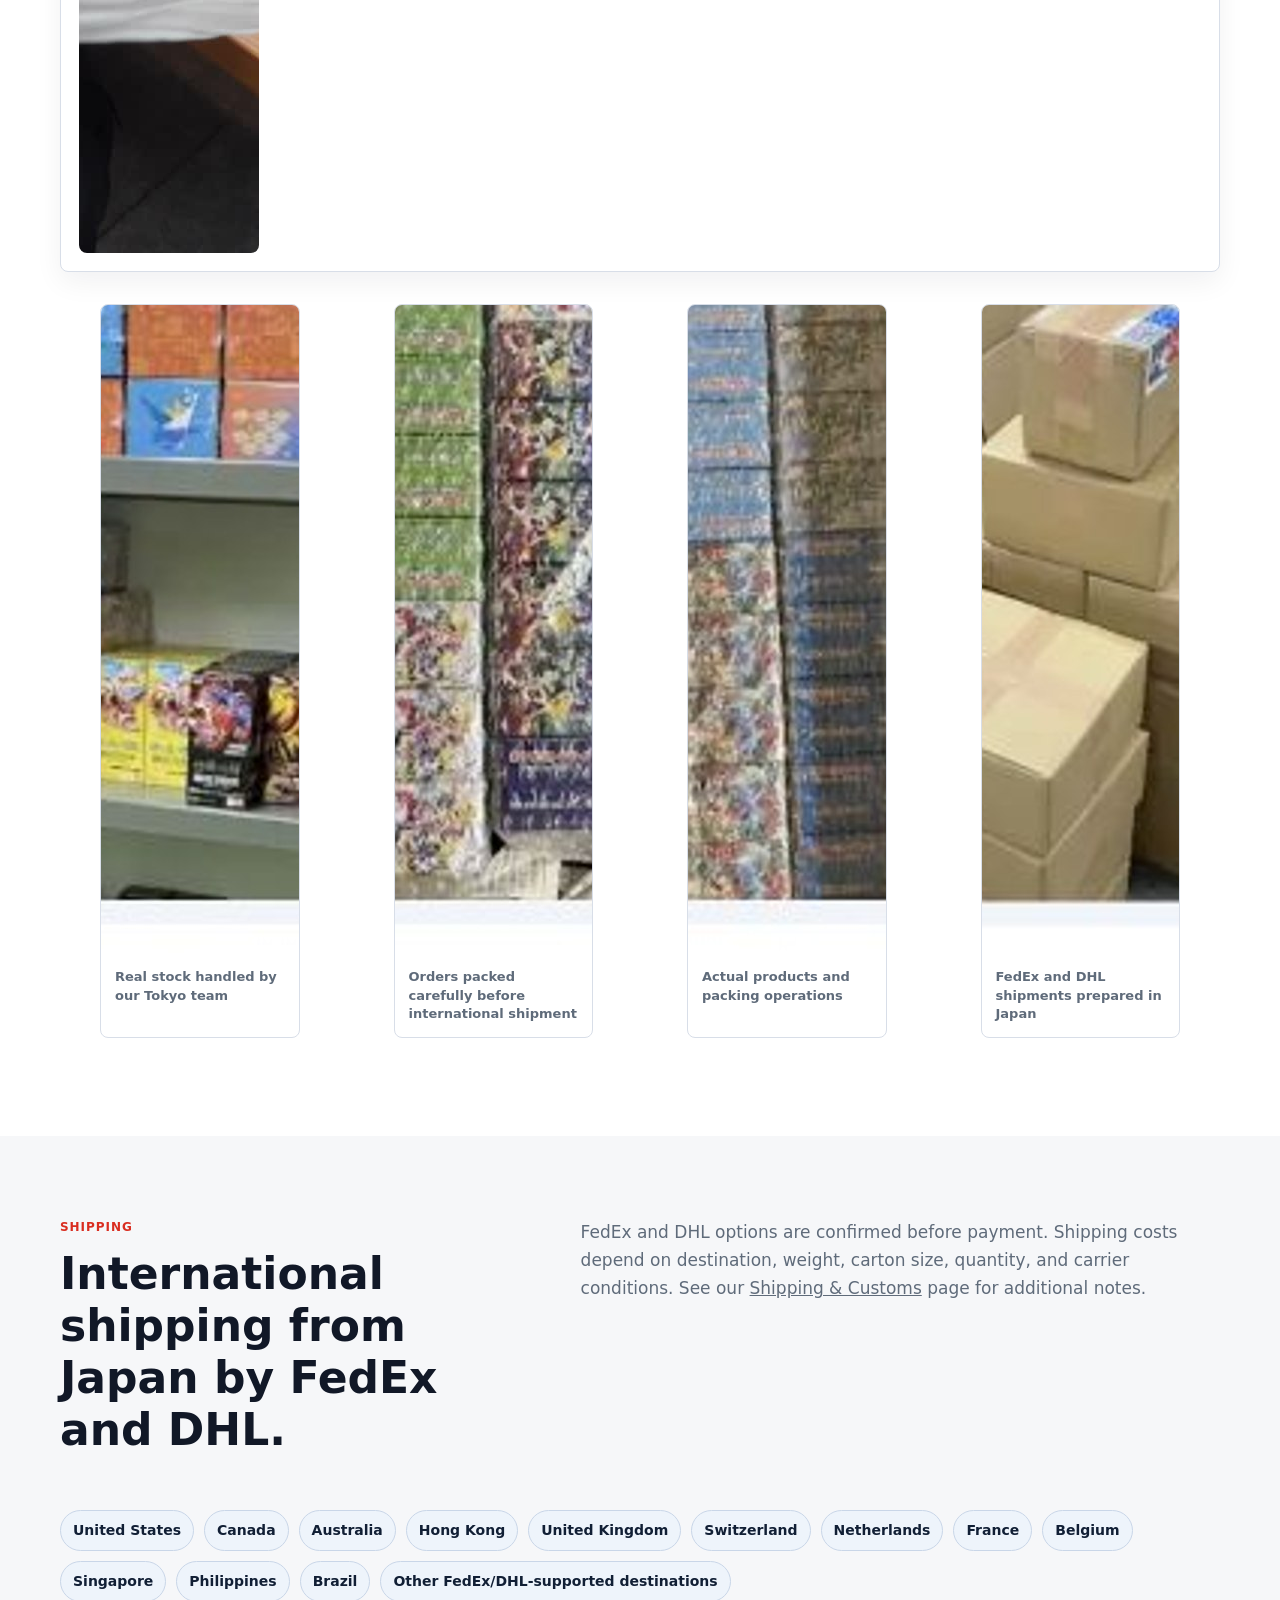
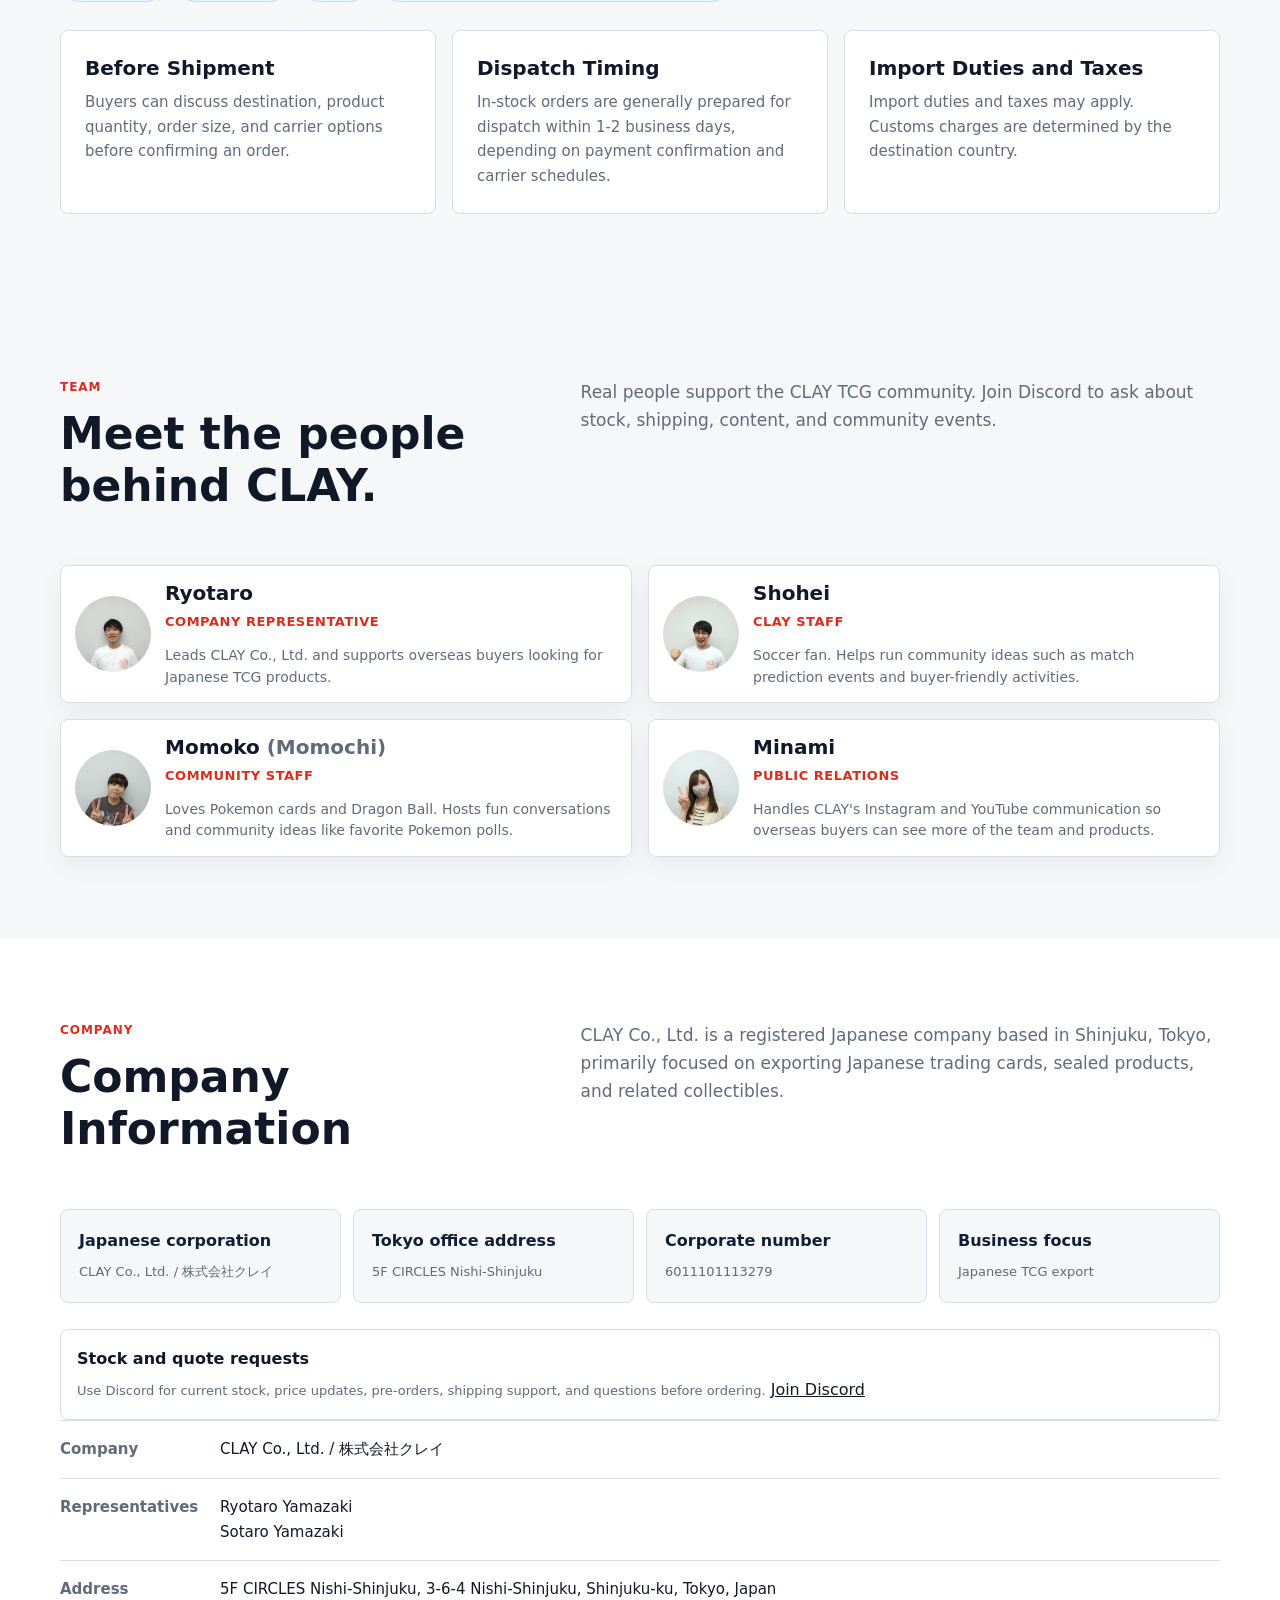
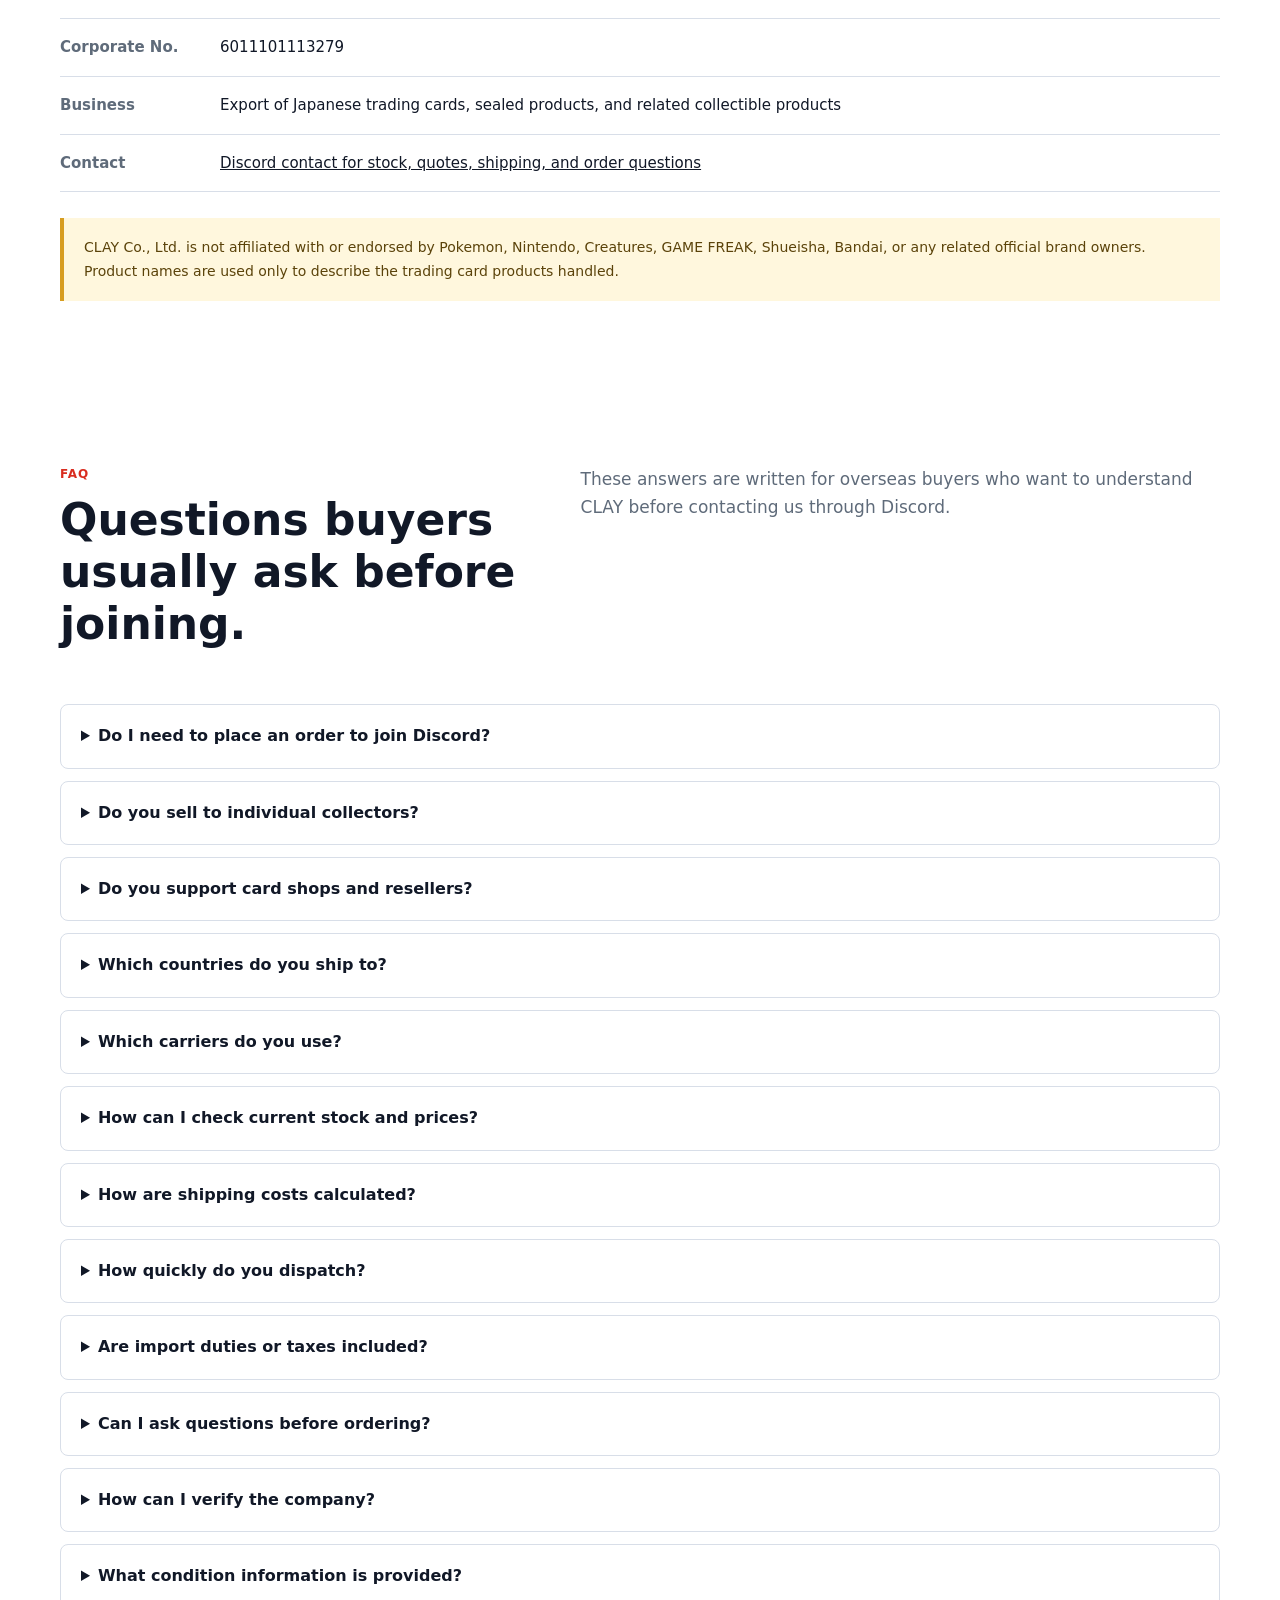
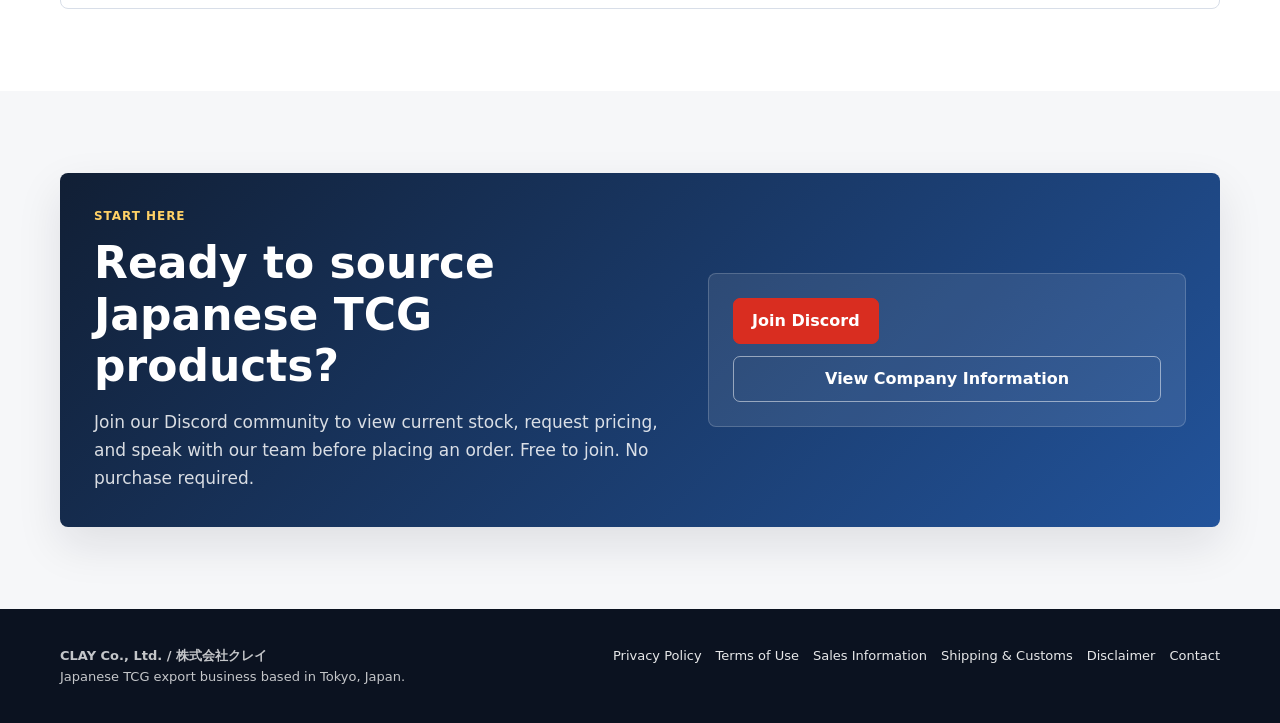
==== commit 7975660e: "Use high quality visual as primary imagery" ====
--- a/index.html
+++ b/index.html
@@ -258,18 +258,20 @@
       }
 
       .hero-video-card video,
+      .hero-video-card img,
       .hero-photo-card img {
         display: block;
         width: 100%;
         object-fit: cover;
       }
 
-      .hero-video-card video {
-        aspect-ratio: 9 / 12;
+      .hero-video-card video,
+      .hero-video-card img {
+        aspect-ratio: 16 / 10;
       }
 
       .hero-photo-row {
-        display: grid;
+        display: none;
         grid-template-columns: 1fr 1fr;
         gap: 12px;
       }
@@ -318,7 +320,8 @@
 
       .quick-team {
         display: grid;
-        grid-template-columns: minmax(260px, 0.46fr) minmax(0, 0.54fr);
+        grid-template-columns: 1fr;
+        max-width: 860px;
         gap: 28px;
         align-items: center;
       }
@@ -502,11 +505,11 @@
 
       .video-feature {
         display: grid;
-        grid-template-columns: minmax(260px, 0.56fr) minmax(0, 0.44fr);
-        gap: 24px;
+        grid-template-columns: minmax(120px, 180px) minmax(0, 1fr);
+        gap: 18px;
         align-items: center;
         margin-bottom: 24px;
-        padding: 24px;
+        padding: 18px;
         border: 1px solid var(--line);
         border-radius: 8px;
         background: var(--paper);
@@ -547,7 +550,7 @@
       .photo-card img {
         display: block;
         width: 100%;
-        aspect-ratio: 4 / 3;
+        aspect-ratio: 16 / 10;
         object-fit: cover;
       }
 
@@ -561,7 +564,7 @@
 
       .proof-mosaic {
         display: grid;
-        grid-template-columns: minmax(0, 1.12fr) minmax(280px, 0.88fr);
+        grid-template-columns: 1fr;
         gap: 16px;
         align-items: stretch;
       }
@@ -573,7 +576,7 @@
 
       .proof-photo-stack {
         display: grid;
-        grid-template-columns: 1fr 1fr;
+        grid-template-columns: repeat(4, 1fr);
         gap: 14px;
       }
 
@@ -961,8 +964,14 @@
           height: 64px;
         }
 
+        .video-feature {
+          grid-template-columns: 110px minmax(0, 1fr);
+          gap: 14px;
+          padding: 14px;
+        }
+
         .proof-photo-stack {
-          grid-template-columns: 1fr;
+          grid-template-columns: 1fr 1fr;
         }
 
         .footer-links {
@@ -1091,22 +1100,10 @@
               <span class="signal">FedEx / DHL worldwide shipping</span>
             </div>
           </div>
-          <div class="hero-visual" aria-label="CLAY TCG packing video">
+          <div class="hero-visual" aria-label="Japanese trading card products handled by CLAY TCG">
             <div class="hero-video-card">
-              <video autoplay muted loop playsinline preload="metadata" poster="./assets/video/packing-poster.jpg" width="540" height="960">
-                <source src="./assets/video/packing-highlight.mp4" type="video/mp4" />
-              </video>
-              <div class="hero-media-caption">Actual packing process for Japanese TCG products in Japan</div>
-            </div>
-            <div class="hero-photo-row">
-              <div class="hero-photo-card">
-                <img src="./assets/proof/inventory-shelves.jpg" width="800" height="650" alt="Japanese TCG products in CLAY inventory" />
-                <div class="hero-media-caption">Real stock</div>
-              </div>
-              <div class="hero-photo-card">
-                <img src="./assets/proof/shipping-prep.jpg" width="800" height="650" alt="Outgoing shipment cartons prepared by CLAY" />
-                <div class="hero-media-caption">Dispatch prep</div>
-              </div>
+              <img src="./assets/hero-trading-cards.png" width="1672" height="941" alt="Japanese trading card products handled by CLAY TCG" />
+              <div class="hero-media-caption">Japanese TCG products sourced from Japan</div>
             </div>
           </div>
         </div>
@@ -1123,17 +1120,6 @@
 
       <section id="quick-team">
         <div class="container quick-team">
-          <div class="quick-team-photo">
-            <!-- TODO: Replace this fallback inventory photo with assets/team/ryotaro-with-stock.webp after shooting. Recommended for this slot: Ryotaro with Japanese TCG products, inventory shelves, and real office/work environment. Prefer a landscape crop around 1600x1000px so it does not feel like a stretched portrait. -->
-            <img src="./assets/proof/inventory-shelves.jpg" width="800" height="650" alt="Japanese TCG inventory handled by the CLAY Tokyo team" />
-            <div class="quick-team-avatar" aria-label="Ryotaro, company representative">
-              <img src="./assets/team/ryotaro.jpg" width="601" height="900" alt="Ryotaro from CLAY TCG" />
-              <div>
-                <strong>Ryotaro</strong>
-                <span>Company Representative</span>
-              </div>
-            </div>
-          </div>
           <div>
             <p class="label">Tokyo Team</p>
             <h2>Meet the Real Team Behind CLAY TCG</h2>
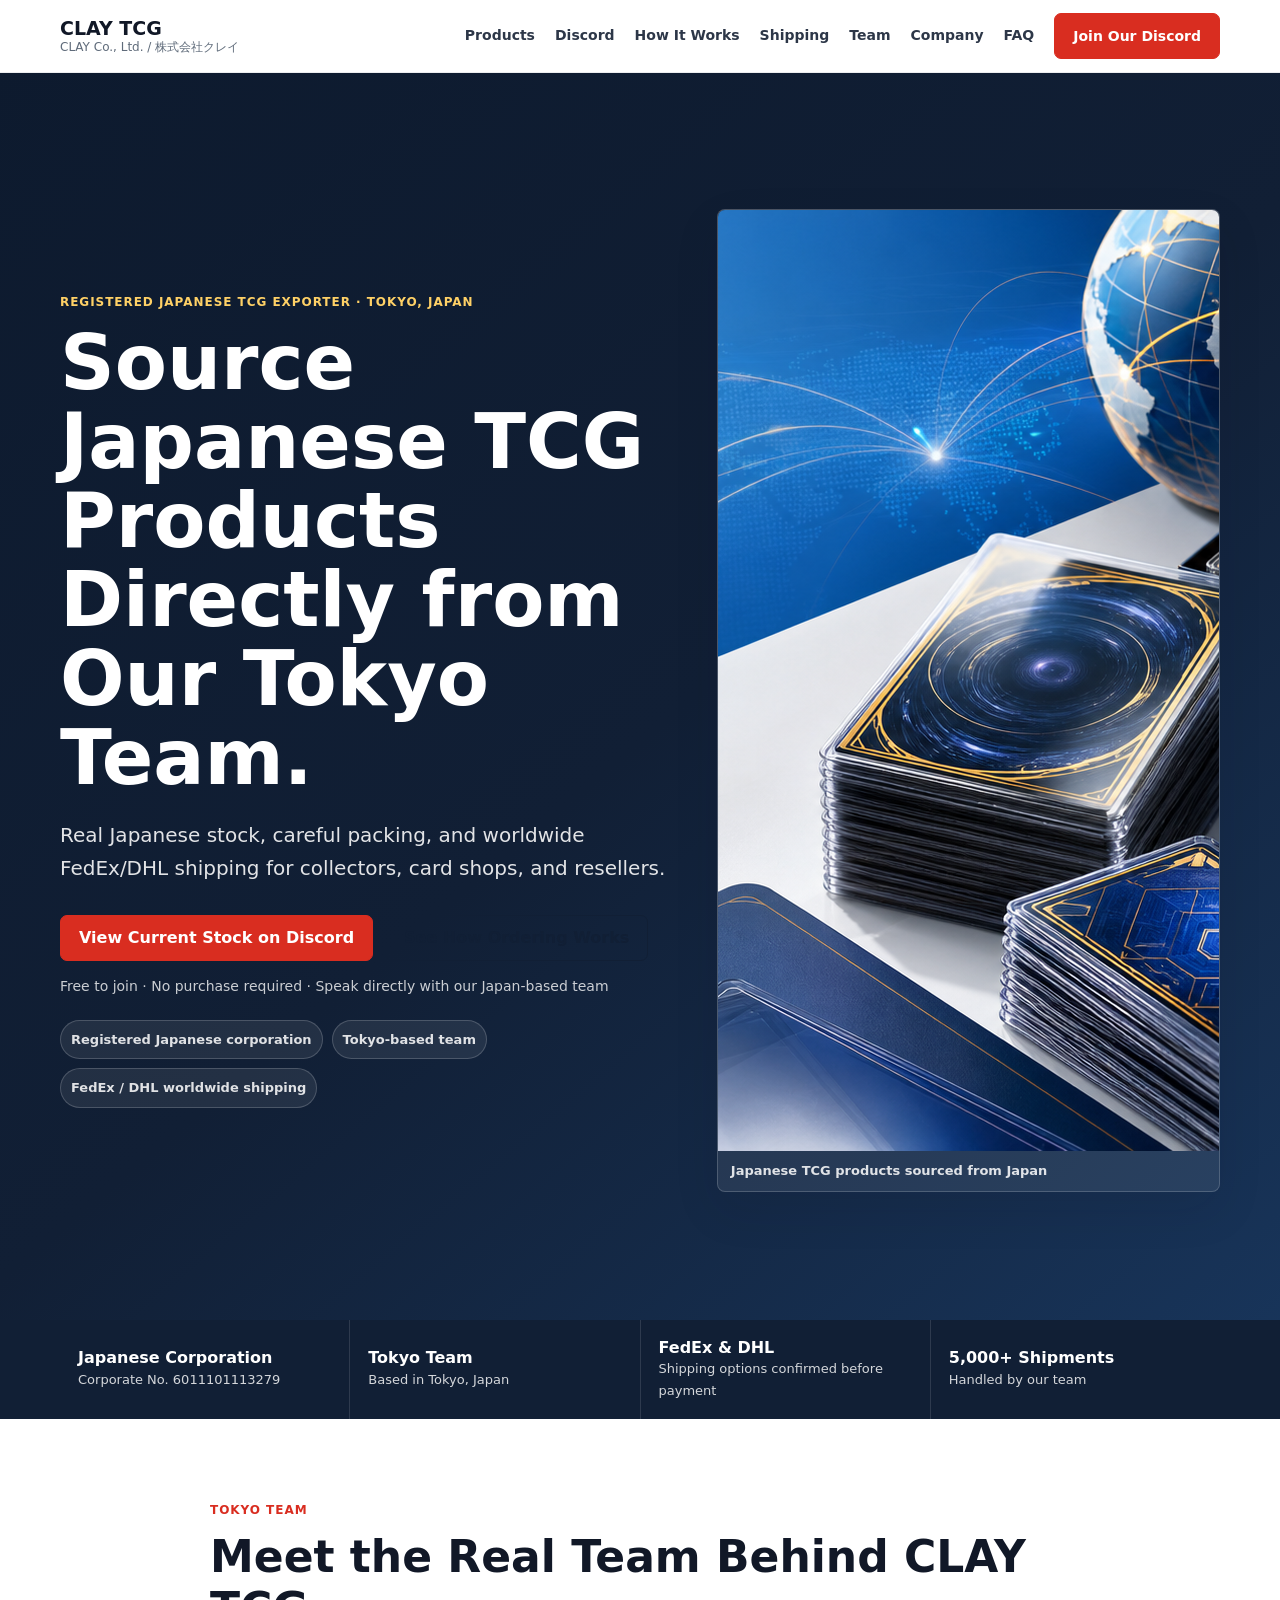
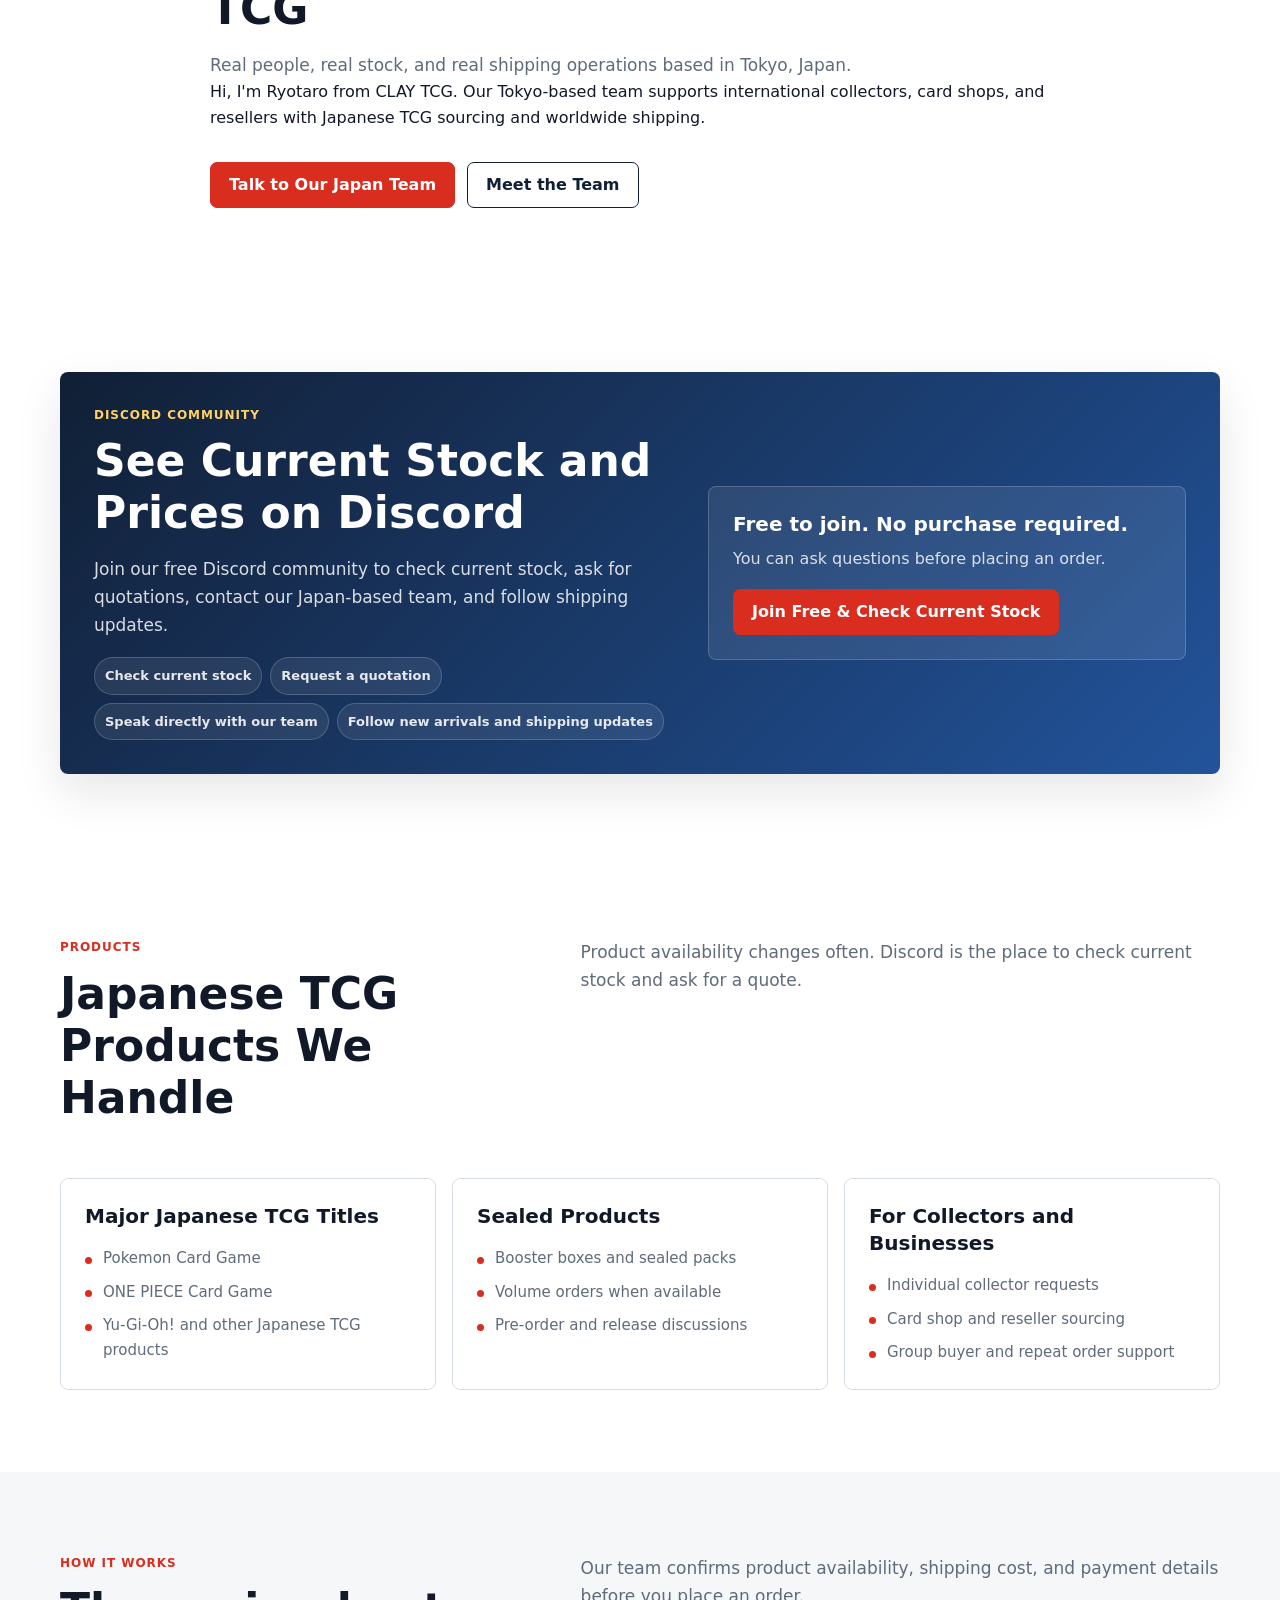
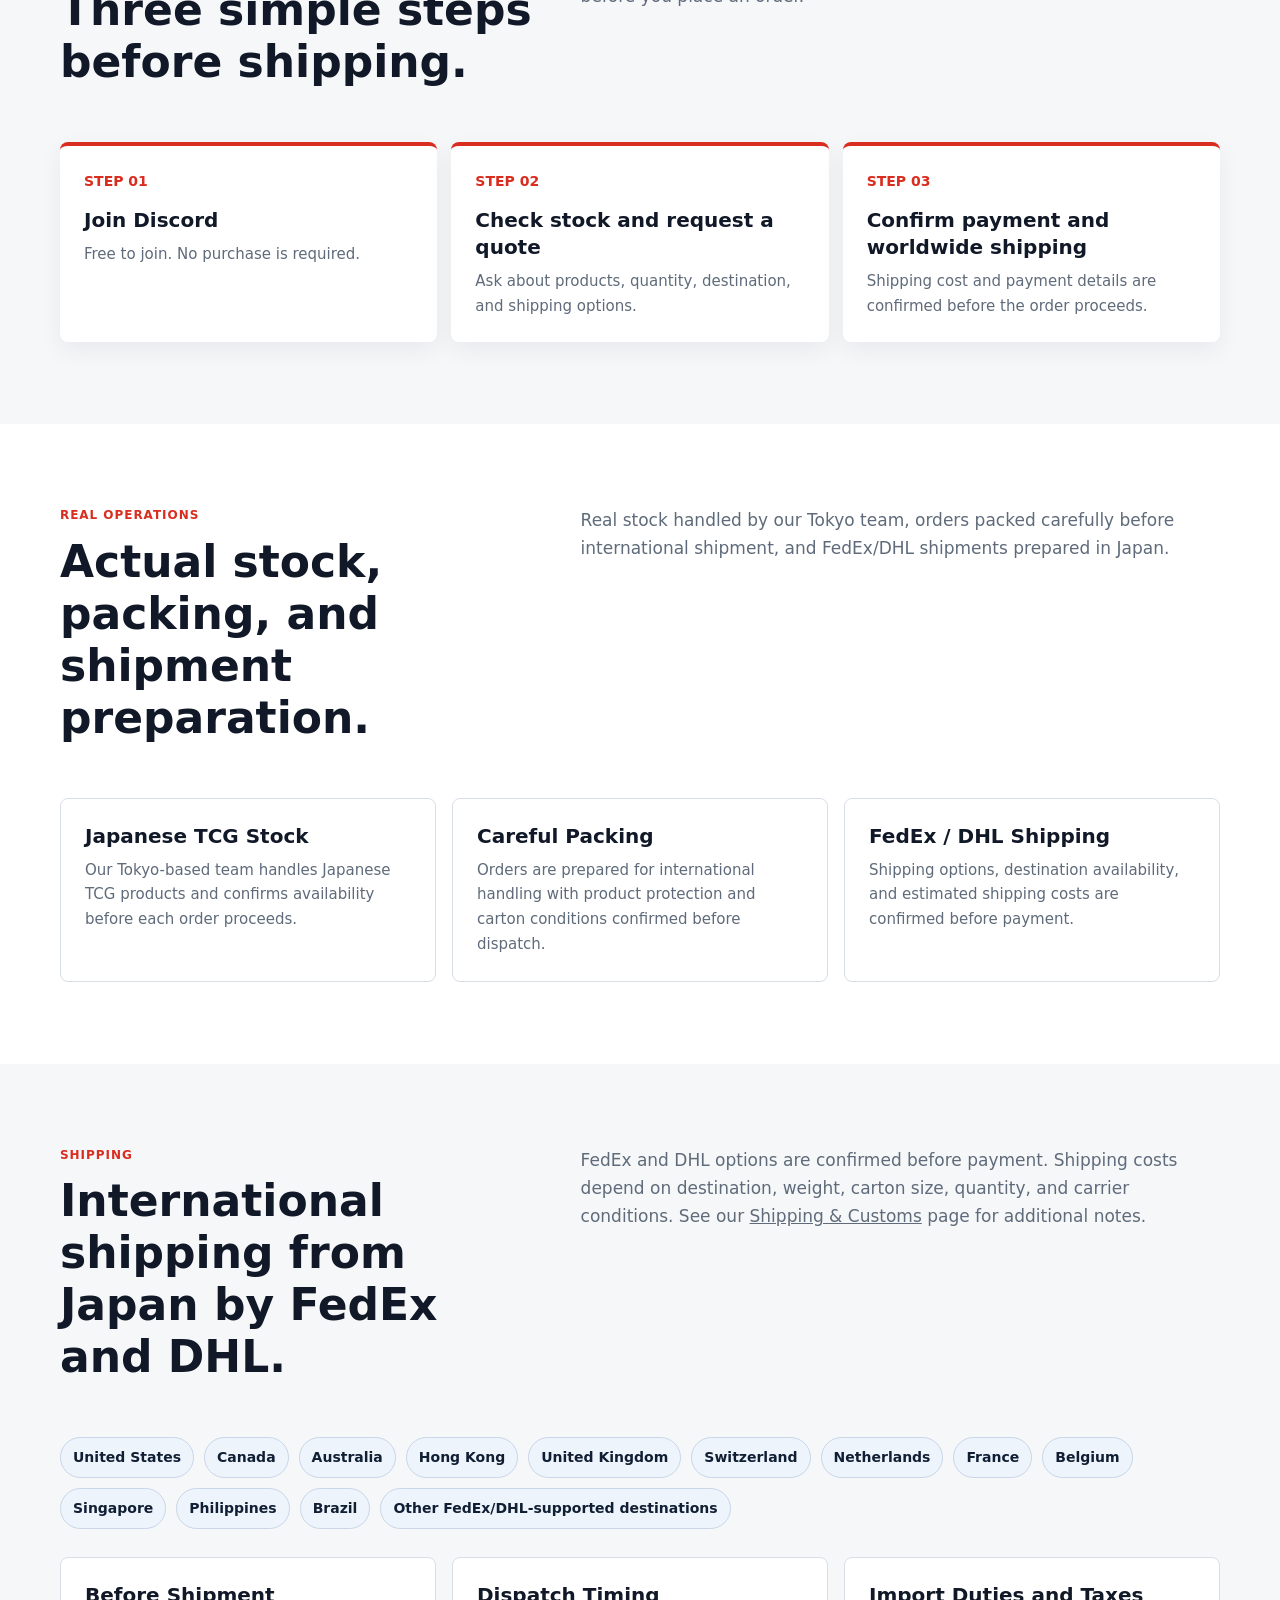
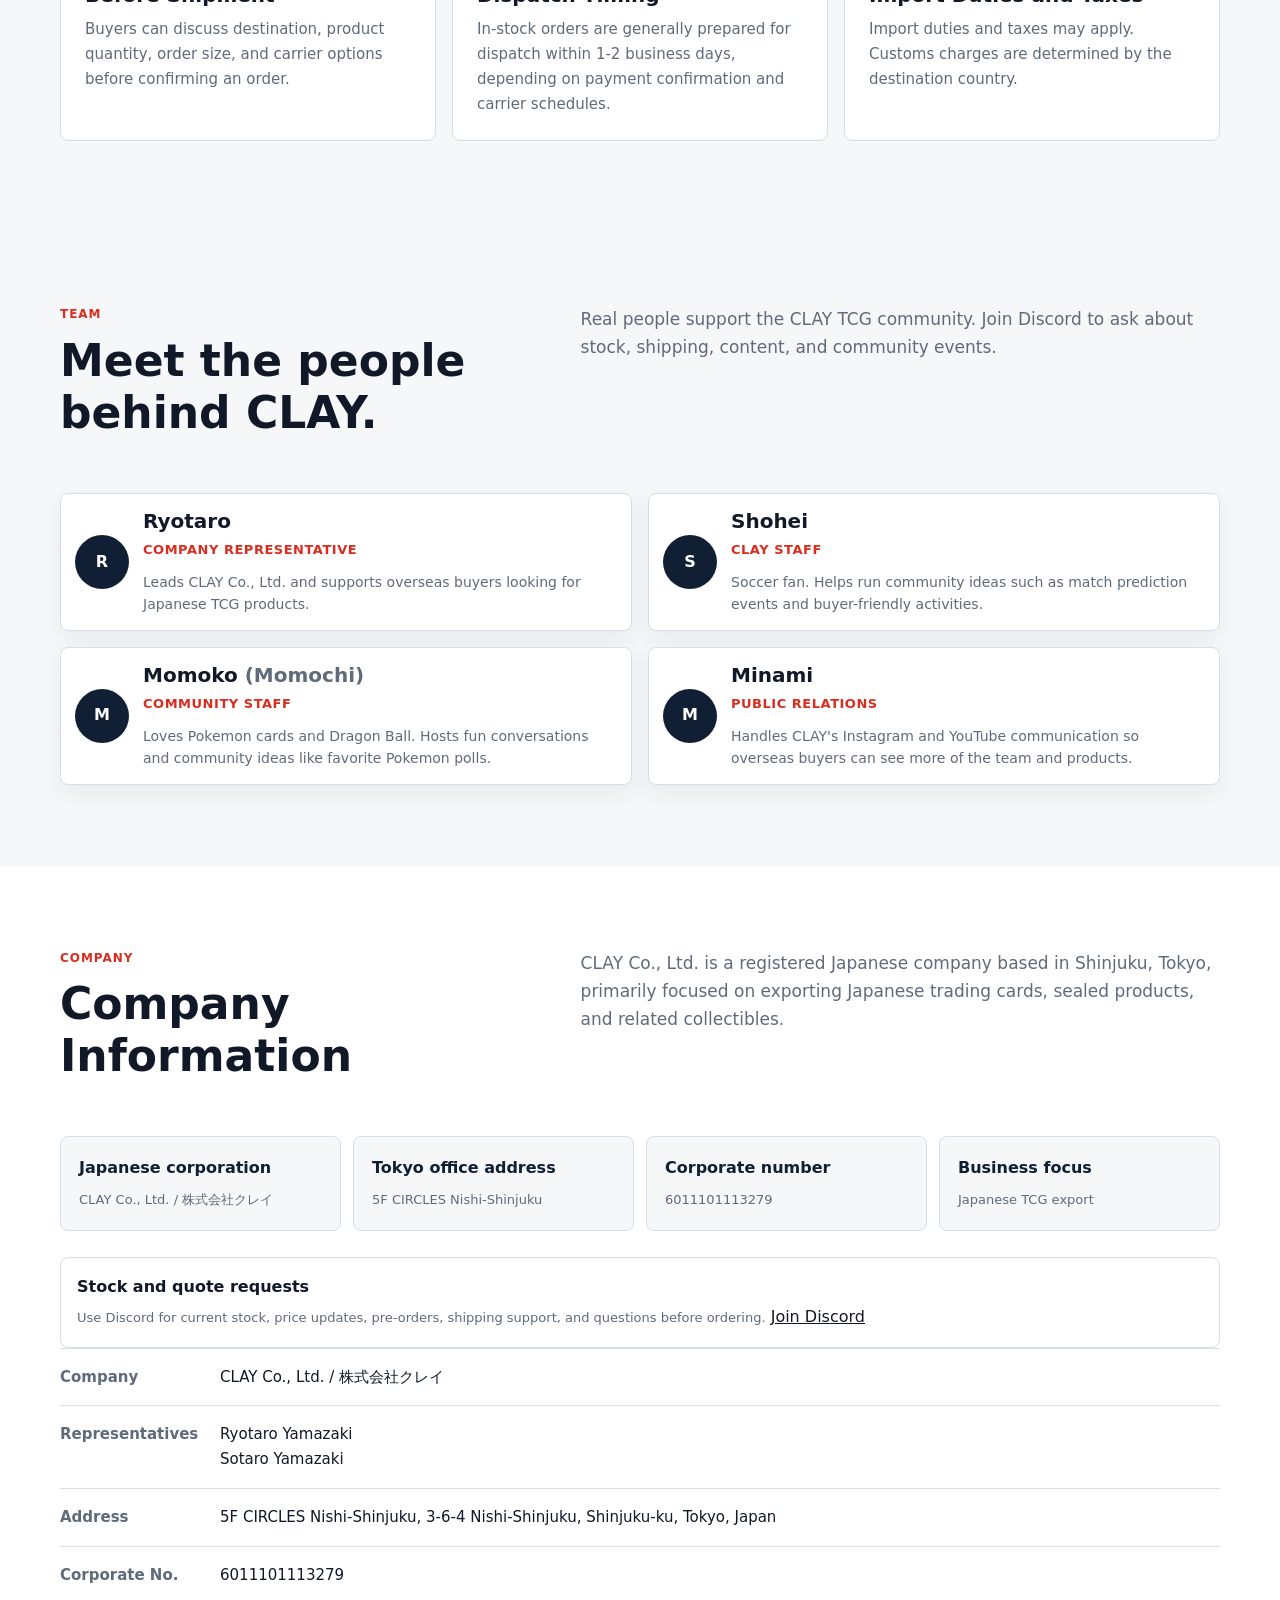
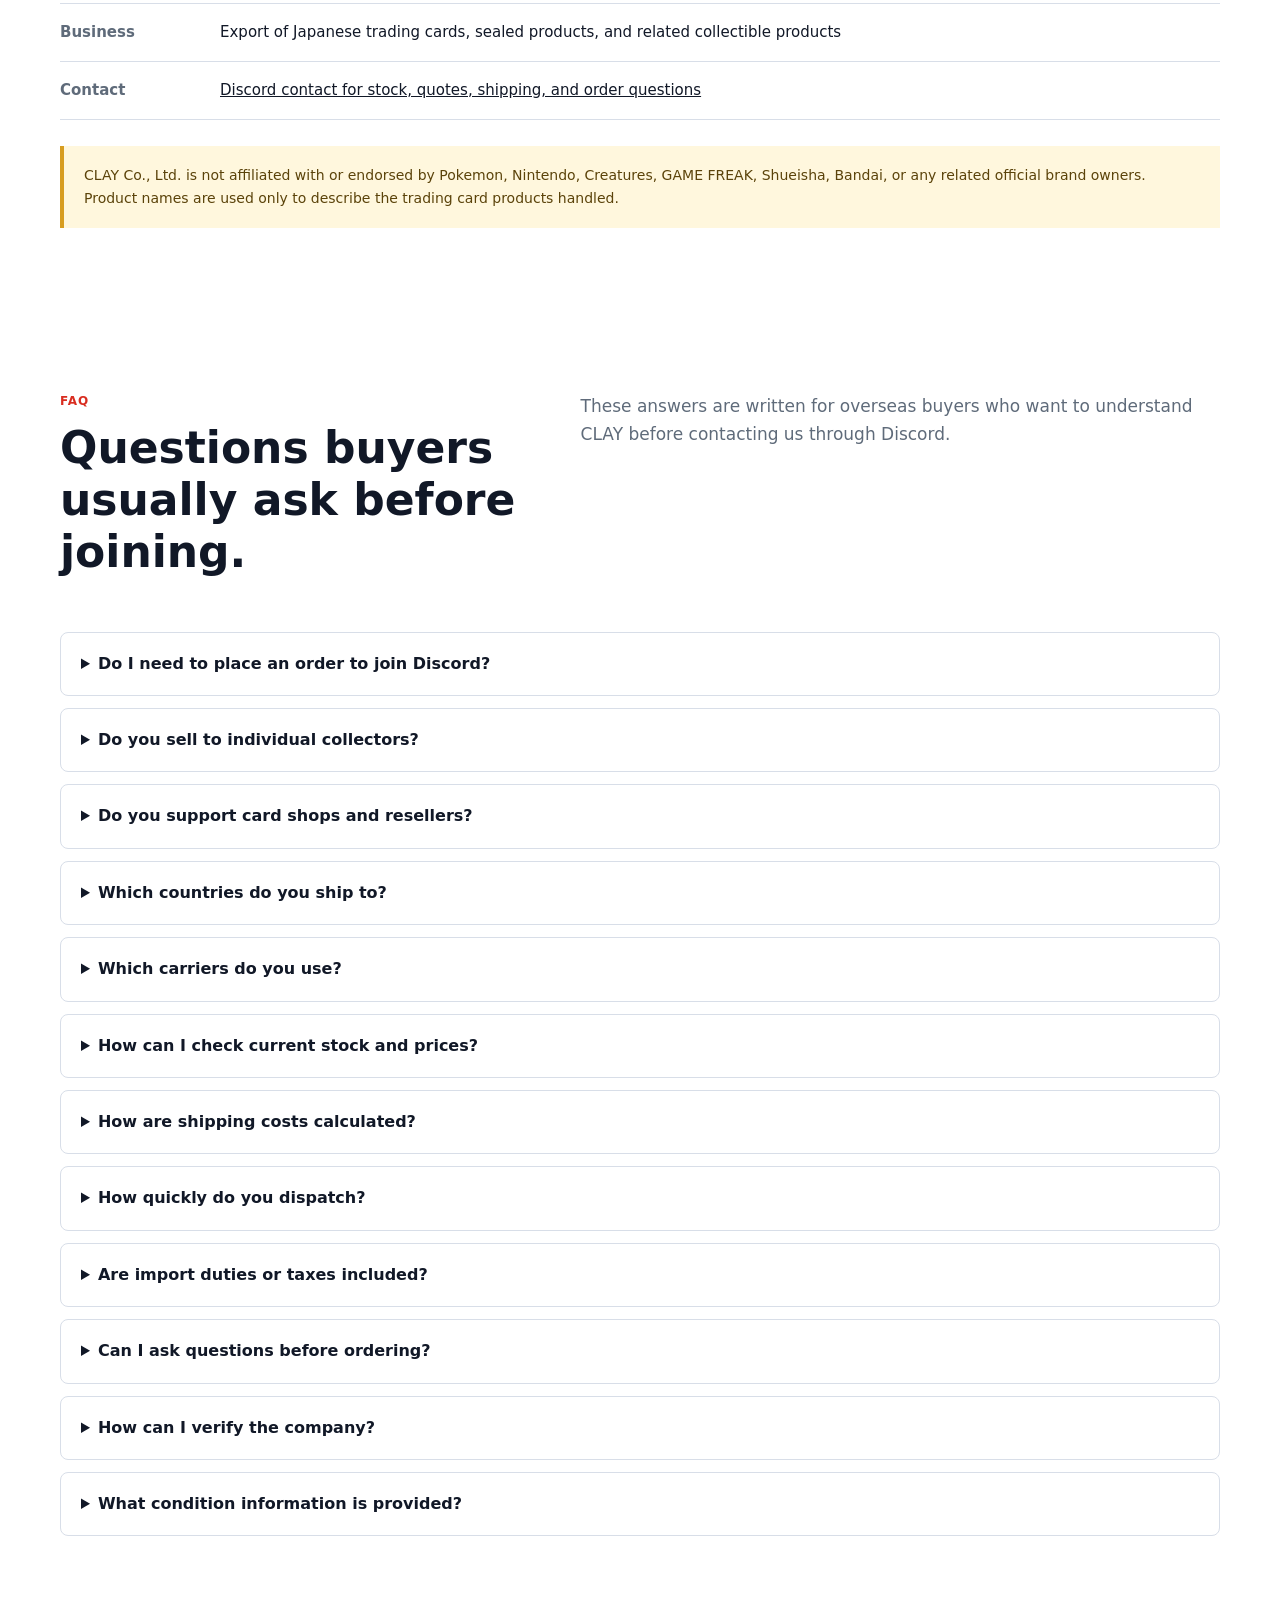
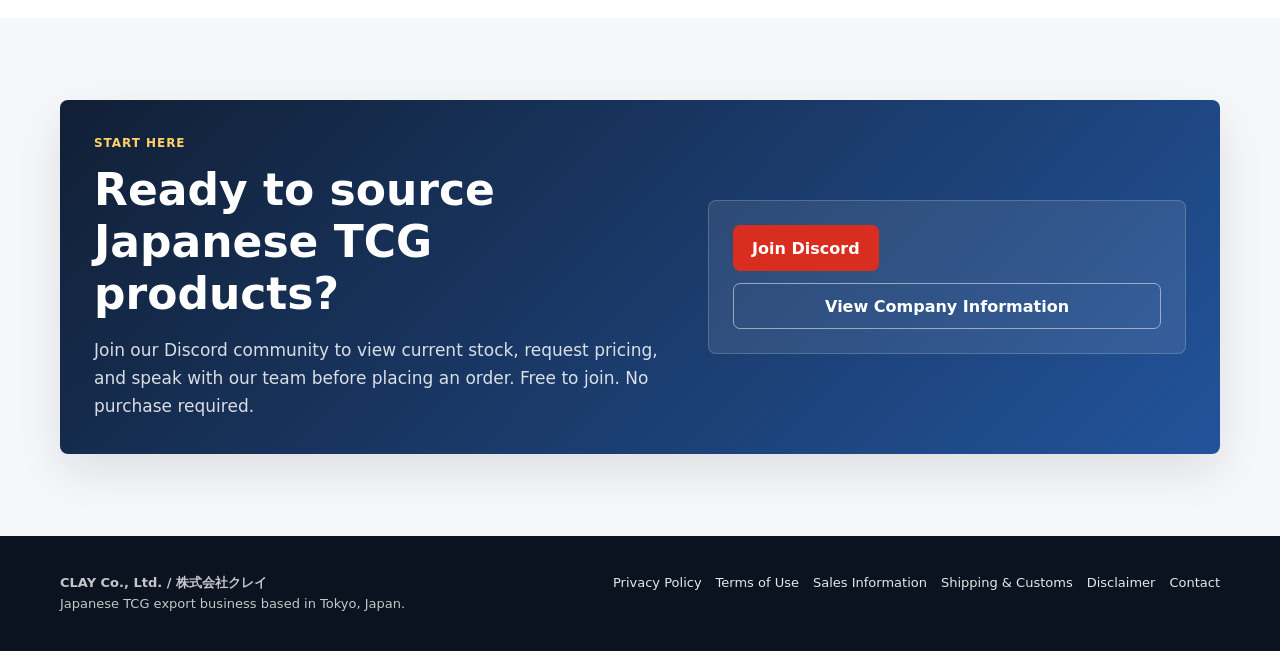
==== commit 428fed64: "Remove low quality visible media" ====
--- a/index.html
+++ b/index.html
@@ -382,23 +382,6 @@
         font-weight: 800;
       }
 
-      .mini-team {
-        display: flex;
-        flex-wrap: wrap;
-        gap: 10px;
-        margin: 18px 0 0;
-      }
-
-      .mini-team img {
-        width: 58px;
-        height: 58px;
-        border: 2px solid var(--paper);
-        border-radius: 999px;
-        object-fit: cover;
-        object-position: center 18%;
-        box-shadow: 0 6px 16px rgba(17, 24, 39, 0.12);
-      }
-
       section {
         padding: 82px 0;
       }
@@ -753,7 +736,7 @@
 
       .team-card {
         display: grid;
-        grid-template-columns: 76px minmax(0, 1fr);
+        grid-template-columns: 54px minmax(0, 1fr);
         gap: 14px;
         align-items: center;
         border: 1px solid var(--line);
@@ -763,13 +746,15 @@
         box-shadow: 0 8px 24px rgba(17, 24, 39, 0.06);
       }
 
-      .team-card img {
-        display: block;
-        width: 76px;
-        height: 76px;
+      .team-initial {
+        width: 54px;
+        height: 54px;
+        display: grid;
+        place-items: center;
         border-radius: 999px;
-        object-fit: cover;
-        object-position: center 18%;
+        color: var(--paper);
+        background: var(--navy);
+        font-weight: 900;
       }
 
       .team-body {
@@ -953,25 +938,6 @@
         .steps,
         .photo-gallery {
           grid-template-columns: 1fr;
-        }
-
-        .team-card {
-          grid-template-columns: 64px minmax(0, 1fr);
-        }
-
-        .team-card img {
-          width: 64px;
-          height: 64px;
-        }
-
-        .video-feature {
-          grid-template-columns: 110px minmax(0, 1fr);
-          gap: 14px;
-          padding: 14px;
-        }
-
-        .proof-photo-stack {
-          grid-template-columns: 1fr 1fr;
         }
 
         .footer-links {
@@ -1131,11 +1097,6 @@
               <a class="button button-primary" href="https://discord.gg/UNxmMVdYY" data-discord-link data-event="discord_click_quick_team" aria-label="Talk to the CLAY TCG Japan team on Discord">Talk to Our Japan Team</a>
               <a class="button" href="#team">Meet the Team</a>
             </div>
-            <div class="mini-team" aria-label="CLAY TCG team members">
-              <img src="./assets/team/shohei.jpg" width="601" height="900" alt="Shohei from CLAY TCG" loading="lazy" />
-              <img src="./assets/team/momoko.jpg" width="601" height="900" alt="Momoko from CLAY TCG" loading="lazy" />
-              <img src="./assets/team/minami.jpg" width="601" height="900" alt="Minami from CLAY TCG" loading="lazy" />
-            </div>
           </div>
         </div>
       </section>
@@ -1266,49 +1227,21 @@
               Real stock handled by our Tokyo team, orders packed carefully before international shipment, and FedEx/DHL shipments prepared in Japan.
             </p>
           </div>
-          <div class="proof-mosaic">
-            <div class="video-feature">
-              <div class="video-shell">
-                <video
-                  autoplay
-                  muted
-                  loop
-                  playsinline
-                  preload="metadata"
-                  poster="./assets/video/packing-poster.jpg"
-                  width="540"
-                  height="960"
-                  aria-label="CLAY TCG staff packing Japanese trading card products in Tokyo"
-                >
-                  <source src="./assets/video/packing-highlight.mp4" type="video/mp4" />
-                </video>
-              </div>
-              <div class="video-copy">
-                <p class="label">Packing Process</p>
-                <h3>Orders packed carefully before international shipment.</h3>
-                <p>Sealed Japanese TCG products are protected for overseas handling before dispatch.</p>
-              </div>
-            </div>
-            <div class="proof-photo-stack">
-              <figure class="photo-card">
-                <img src="./assets/proof/inventory-shelves.jpg" width="800" height="650" alt="Real Japanese TCG stock handled by the CLAY Tokyo team" loading="lazy" />
-                <figcaption>Real stock handled by our Tokyo team</figcaption>
-              </figure>
-              <figure class="photo-card">
-                <img src="./assets/proof/packing-boxes.jpg" width="800" height="650" alt="CLAY TCG products packed carefully before international shipment" loading="lazy" />
-                <figcaption>Orders packed carefully before international shipment</figcaption>
-              </figure>
-              <figure class="photo-card">
-                <img src="./assets/proof/sealed-carton.jpg" width="800" height="650" alt="Actual Japanese TCG products and packing operations at CLAY" loading="lazy" />
-                <figcaption>Actual products and packing operations</figcaption>
-              </figure>
-              <figure class="photo-card">
-                <img src="./assets/proof/shipping-prep.jpg" width="800" height="650" alt="FedEx and DHL shipments prepared in Japan by CLAY TCG" loading="lazy" />
-                <figcaption>FedEx and DHL shipments prepared in Japan</figcaption>
-              </figure>
-            </div>
-          </div>
-          <!-- TODO: Add more proof photos when ready. Suggested files: assets/company-entrance.webp (4:3), assets/team-with-stock.webp (4:5), assets/staff-packing-orders.webp (4:5), assets/ryotaro-with-products.webp (4:5), assets/clay-team-photo.webp (16:9), assets/fedex-dhl-shipments.webp (4:3), assets/shipping-labels-masked.webp (4:3). Do not show personal data, addresses, tracking numbers, or customer names. -->
+          <div class="grid-3">
+            <article class="card">
+              <h3>Japanese TCG Stock</h3>
+              <p>Our Tokyo-based team handles Japanese TCG products and confirms availability before each order proceeds.</p>
+            </article>
+            <article class="card">
+              <h3>Careful Packing</h3>
+              <p>Orders are prepared for international handling with product protection and carton conditions confirmed before dispatch.</p>
+            </article>
+            <article class="card">
+              <h3>FedEx / DHL Shipping</h3>
+              <p>Shipping options, destination availability, and estimated shipping costs are confirmed before payment.</p>
+            </article>
+          </div>
+          <!-- TODO: Add high-resolution proof photos only after new assets are ready. Suggested files: assets/company-entrance.webp (1600px+ wide), assets/team-with-stock.webp (1600px+ wide), assets/staff-packing-orders.webp (1600px+ wide), assets/ryotaro-with-products.webp (1600px+ wide), assets/clay-team-photo.webp (16:9), assets/fedex-dhl-shipments.webp (1600px+ wide), assets/shipping-labels-masked.webp (1600px+ wide). Do not show low-resolution assets, personal data, addresses, tracking numbers, or customer names. -->
         </div>
       </section>
 
@@ -1368,7 +1301,7 @@
           </div>
           <div class="team-grid">
             <article class="team-card">
-              <img src="./assets/team/ryotaro.jpg" width="601" height="900" alt="Ryotaro, company representative of CLAY Co., Ltd." loading="lazy" />
+              <span class="team-initial" aria-hidden="true">R</span>
               <div class="team-body">
                 <h3>Ryotaro</h3>
                 <span class="team-role">Company Representative</span>
@@ -1376,7 +1309,7 @@
               </div>
             </article>
             <article class="team-card">
-              <img src="./assets/team/shohei.jpg" width="601" height="900" alt="Shohei, CLAY staff member" loading="lazy" />
+              <span class="team-initial" aria-hidden="true">S</span>
               <div class="team-body">
                 <h3>Shohei</h3>
                 <span class="team-role">CLAY Staff</span>
@@ -1384,7 +1317,7 @@
               </div>
             </article>
             <article class="team-card">
-              <img src="./assets/team/momoko.jpg" width="601" height="900" alt="Momoko, known as Momochi, CLAY community staff" loading="lazy" />
+              <span class="team-initial" aria-hidden="true">M</span>
               <div class="team-body">
                 <h3>Momoko <span style="font-weight: 700; color: var(--muted)">(Momochi)</span></h3>
                 <span class="team-role">Community Staff</span>
@@ -1392,7 +1325,7 @@
               </div>
             </article>
             <article class="team-card">
-              <img src="./assets/team/minami.jpg" width="601" height="900" alt="Minami, public relations staff for CLAY" loading="lazy" />
+              <span class="team-initial" aria-hidden="true">M</span>
               <div class="team-body">
                 <h3>Minami</h3>
                 <span class="team-role">Public Relations</span>
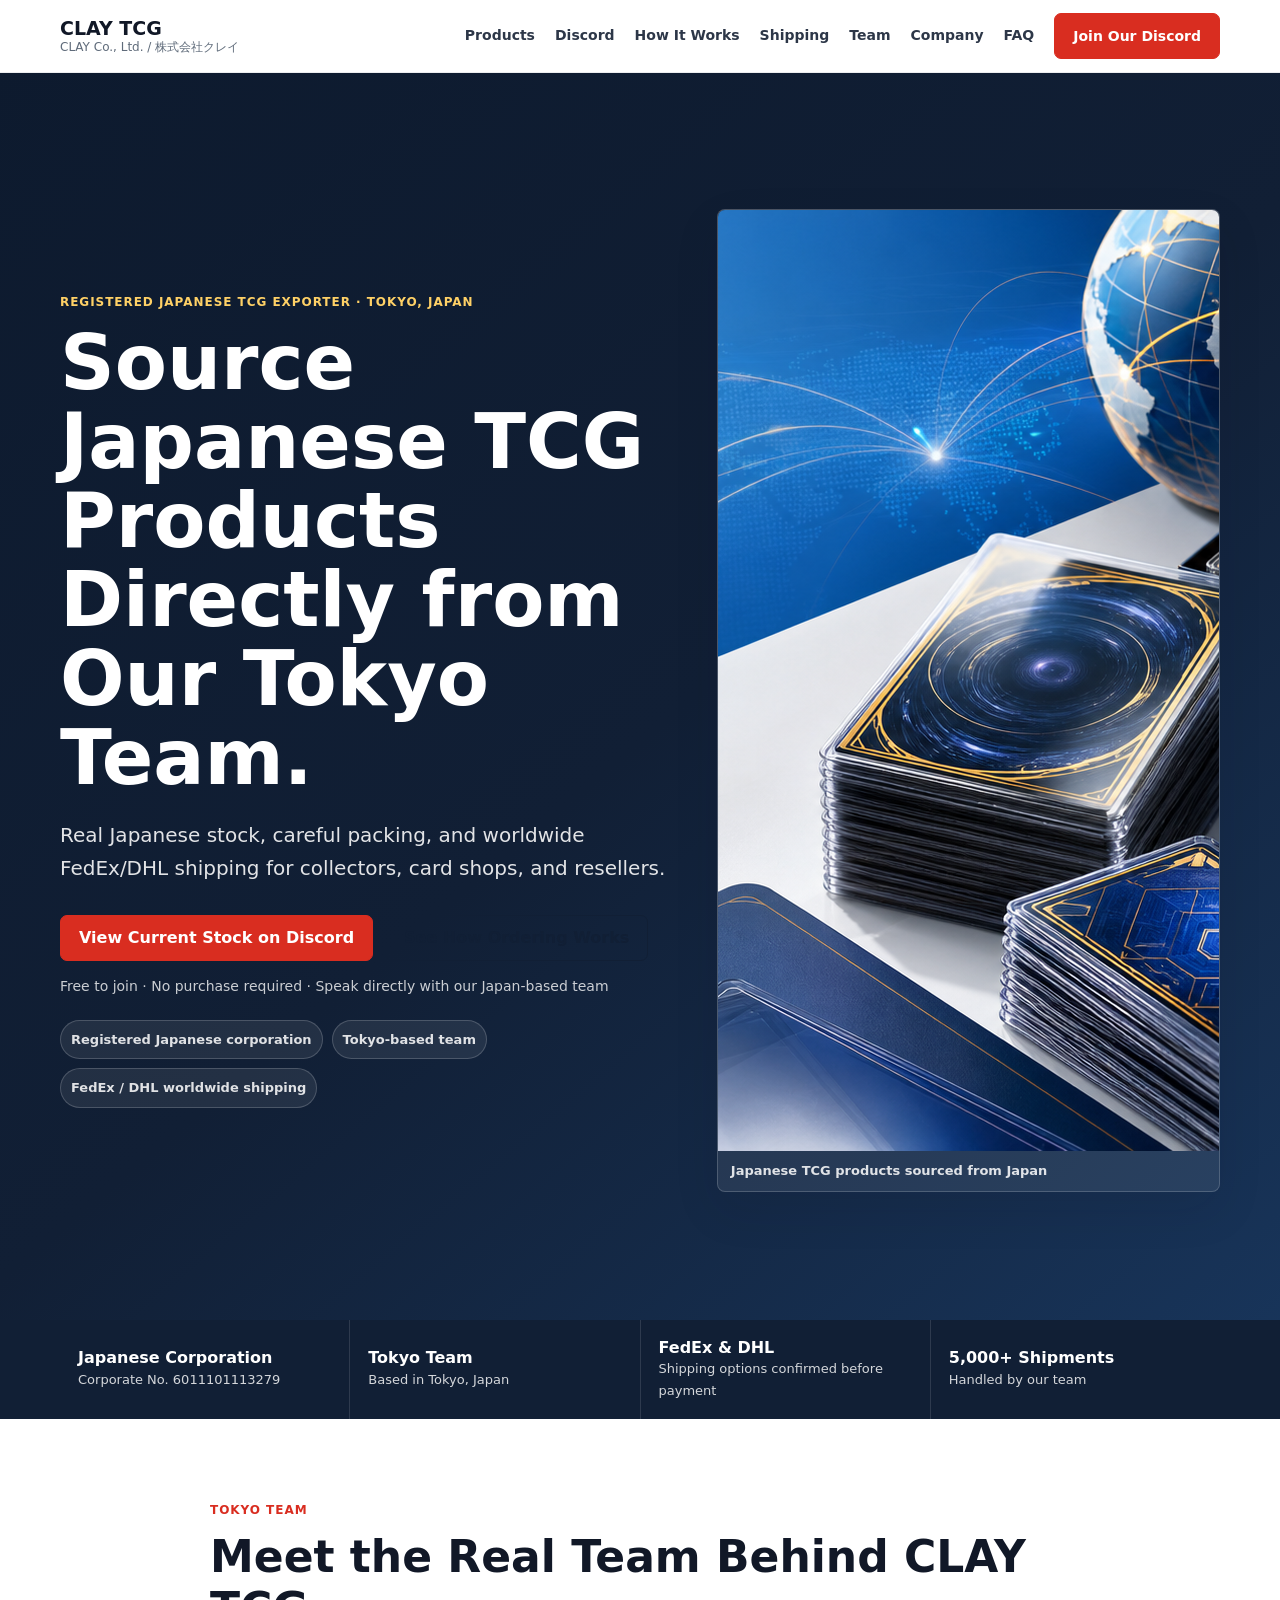
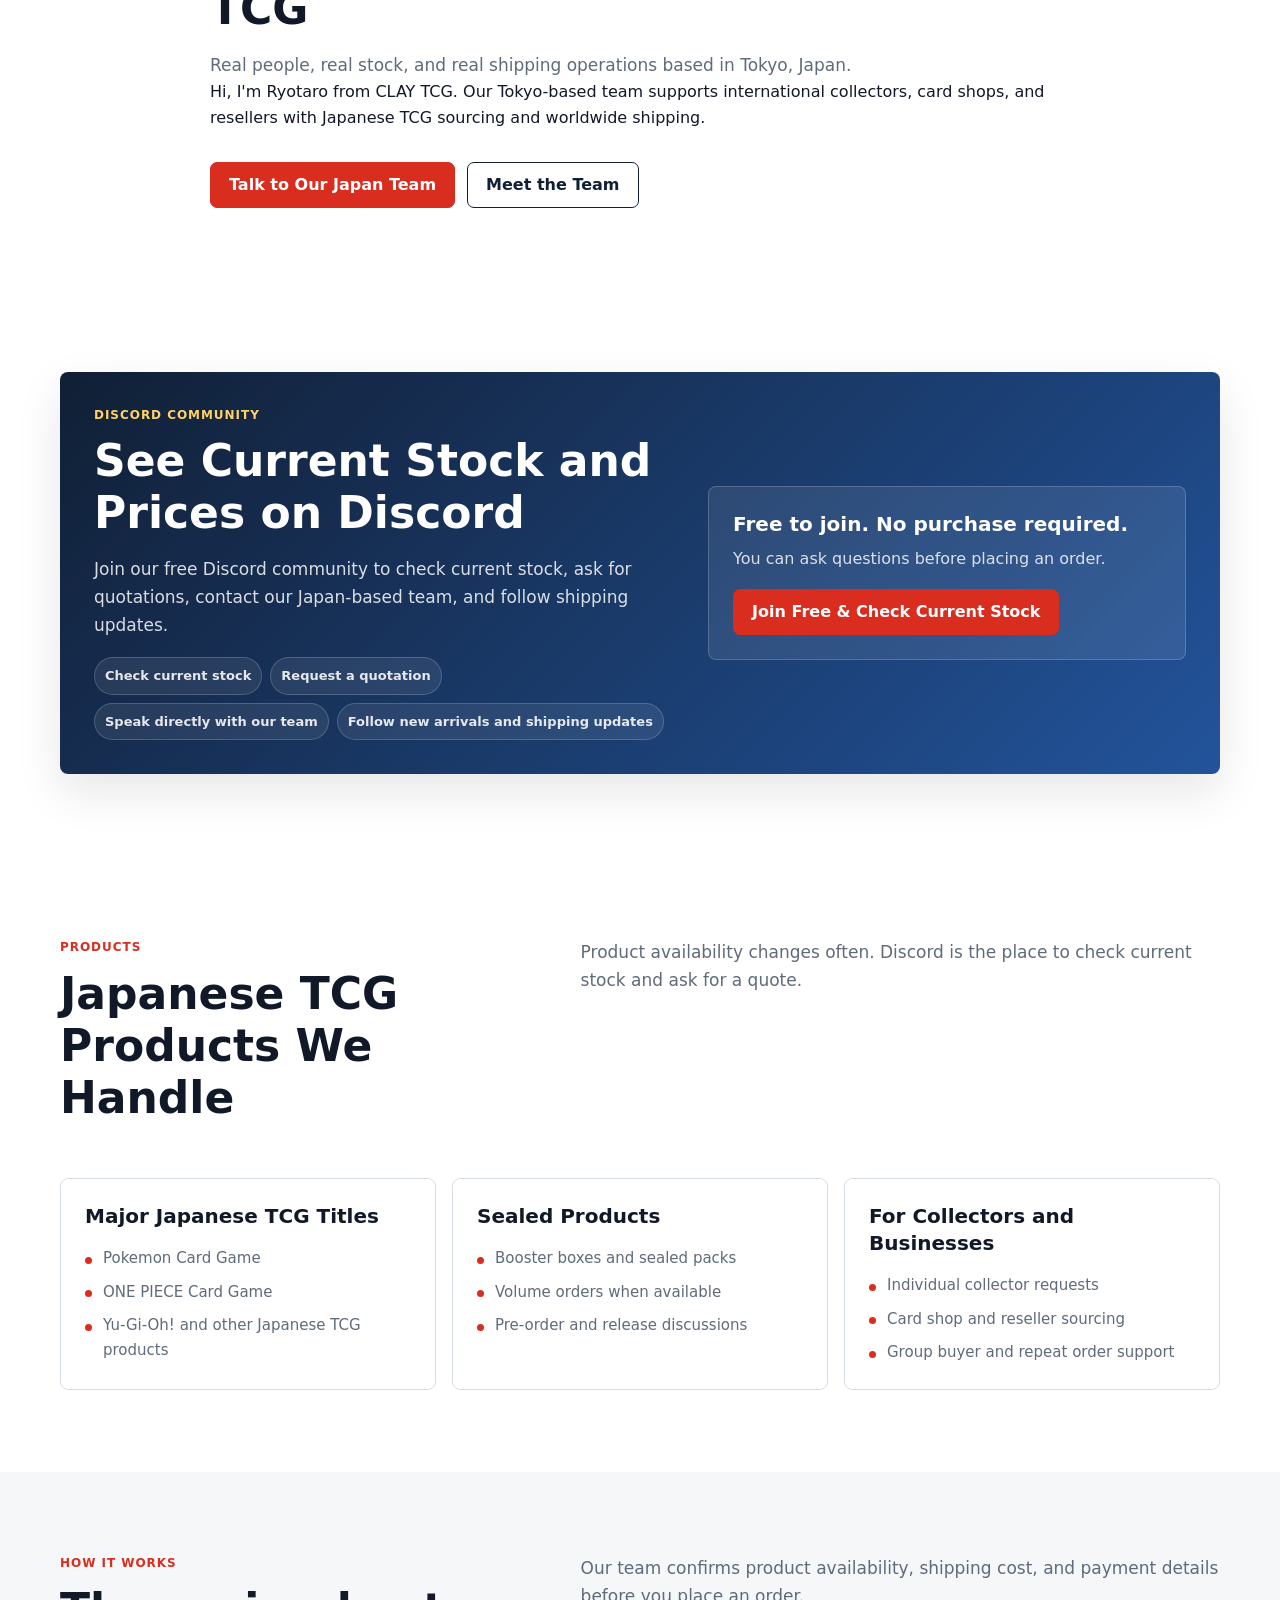
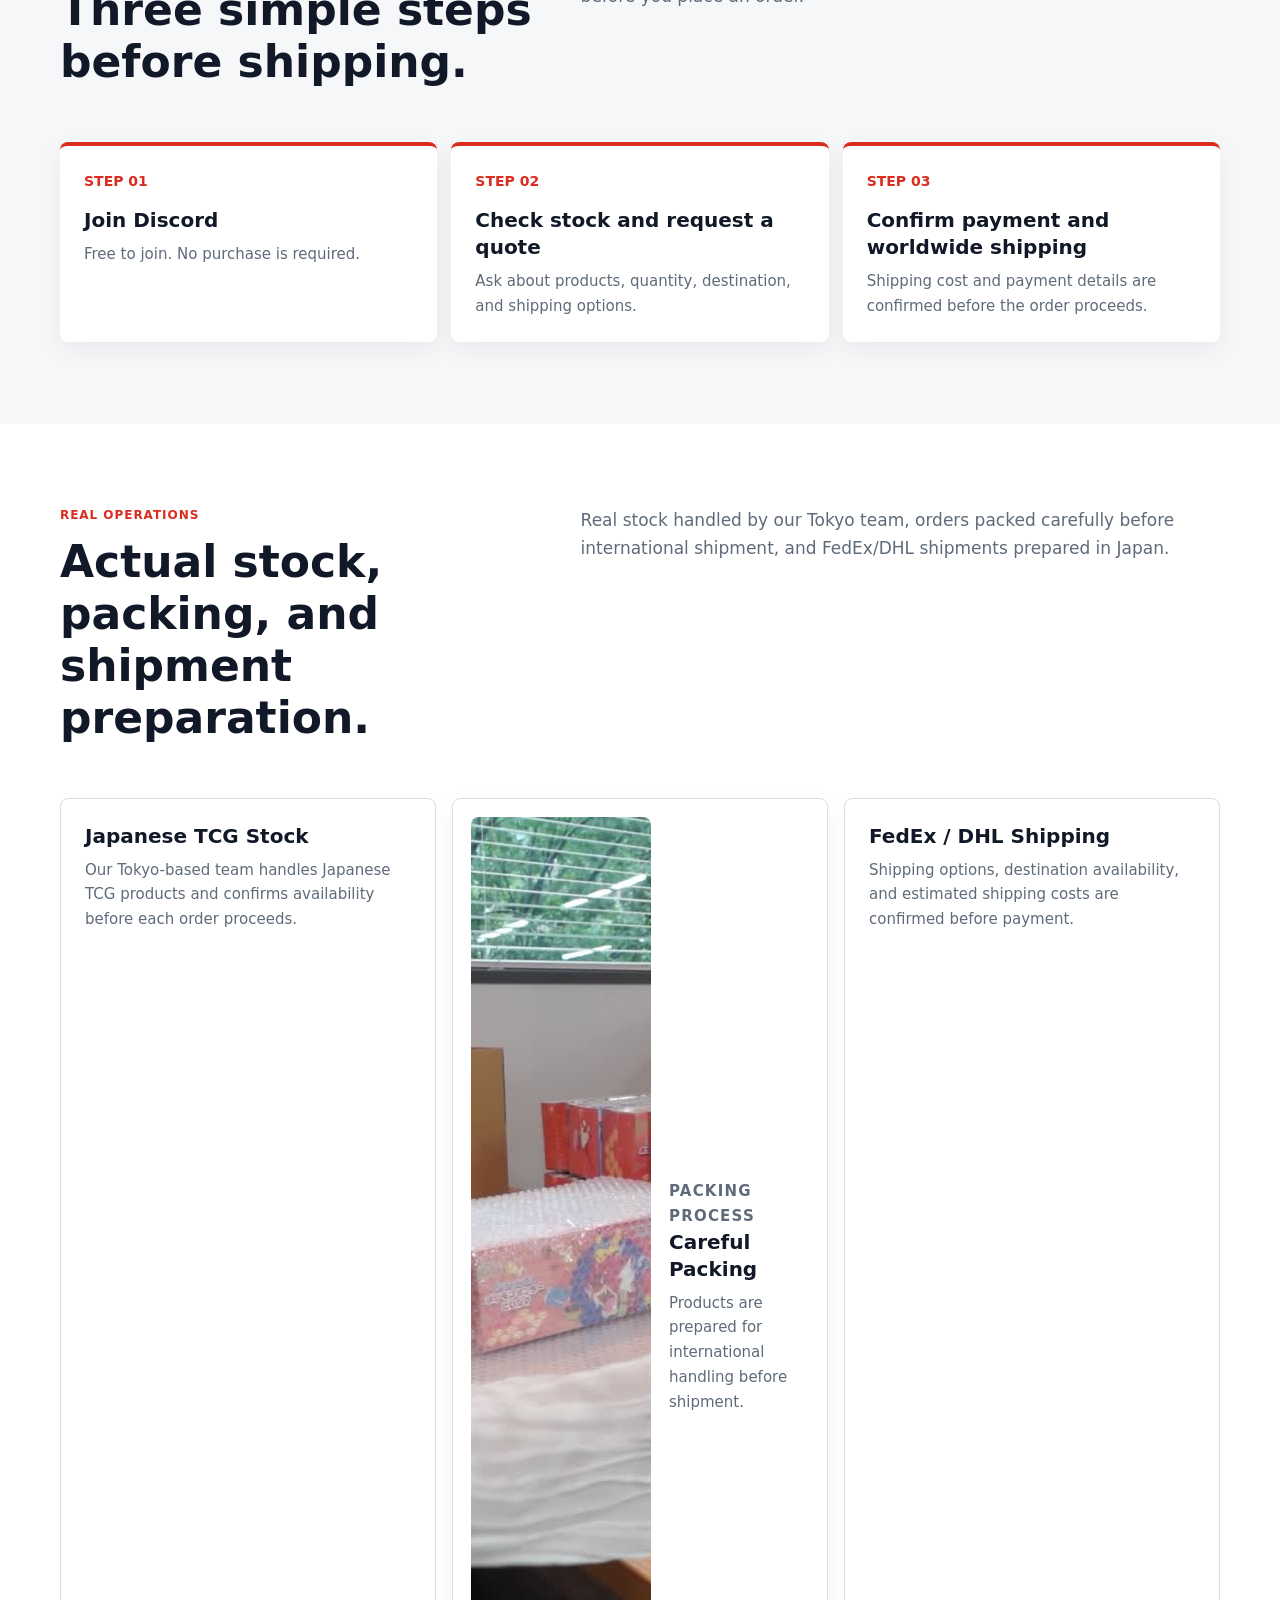
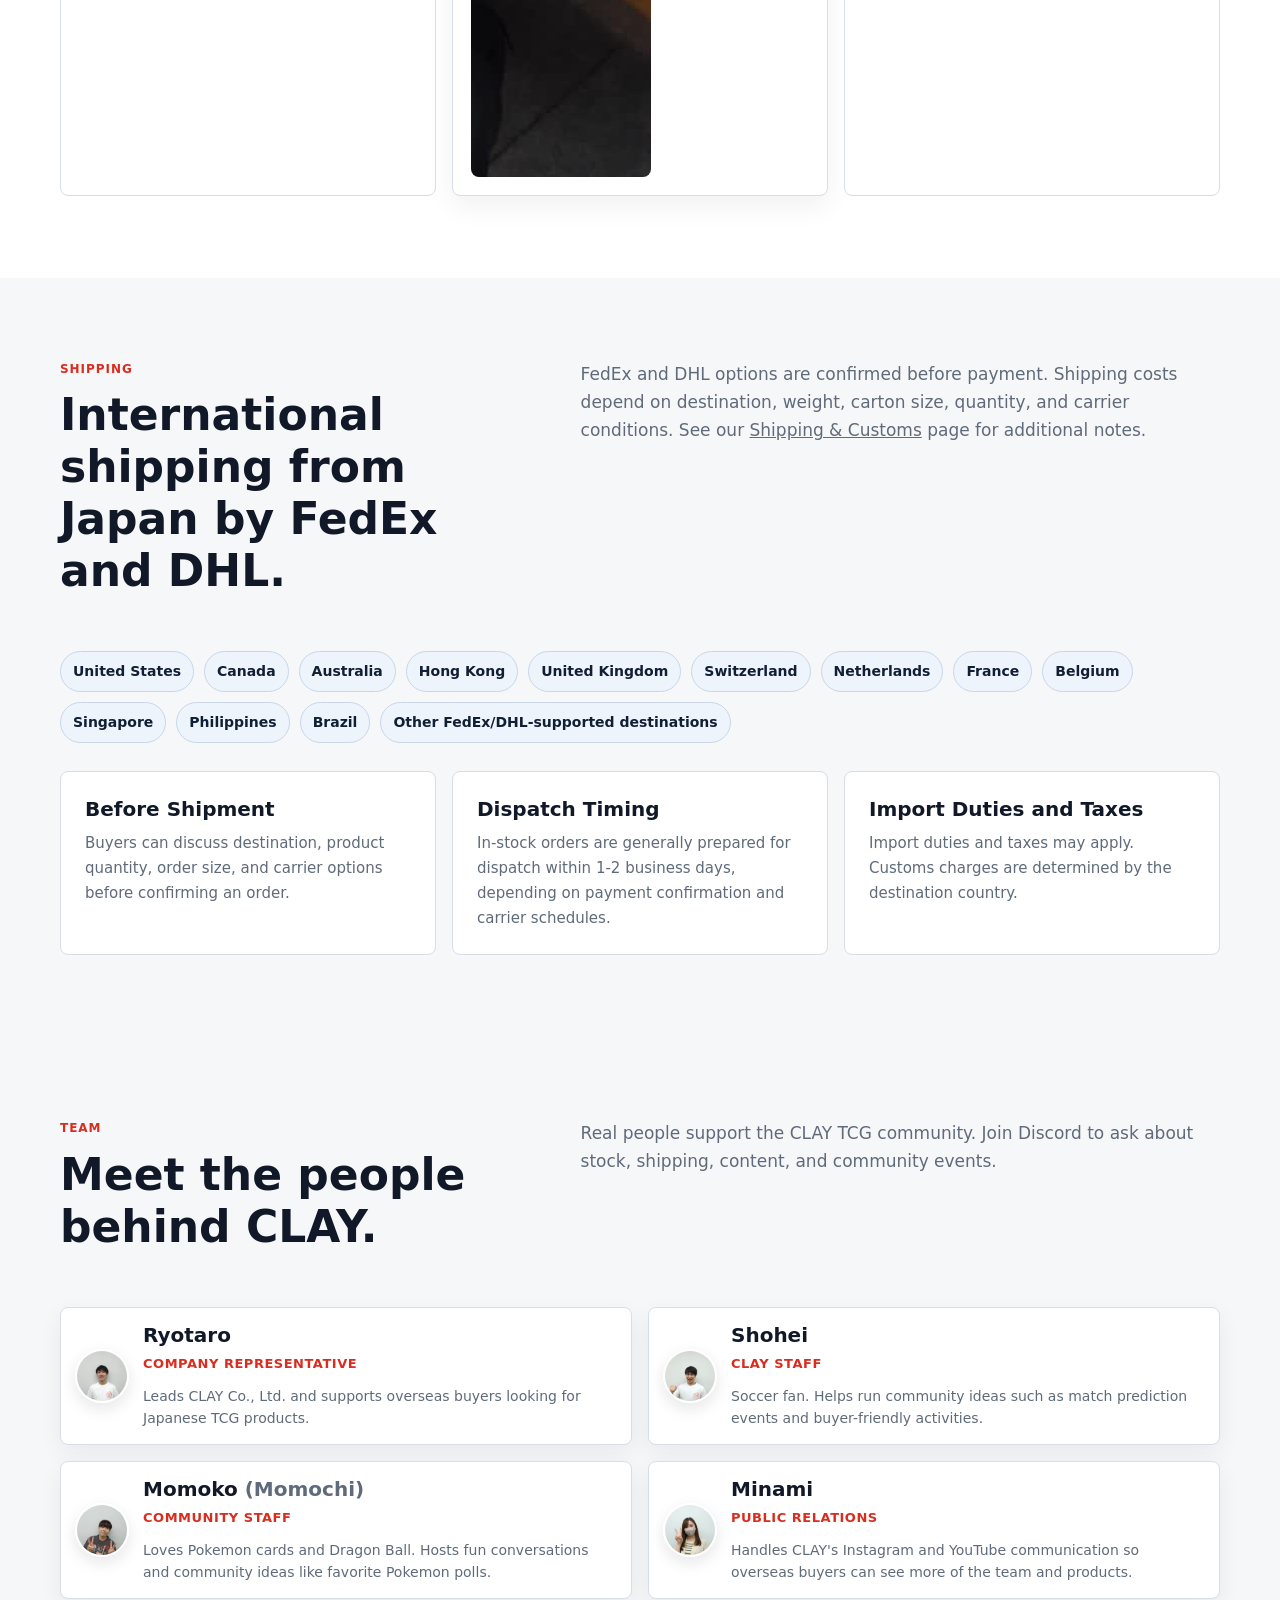
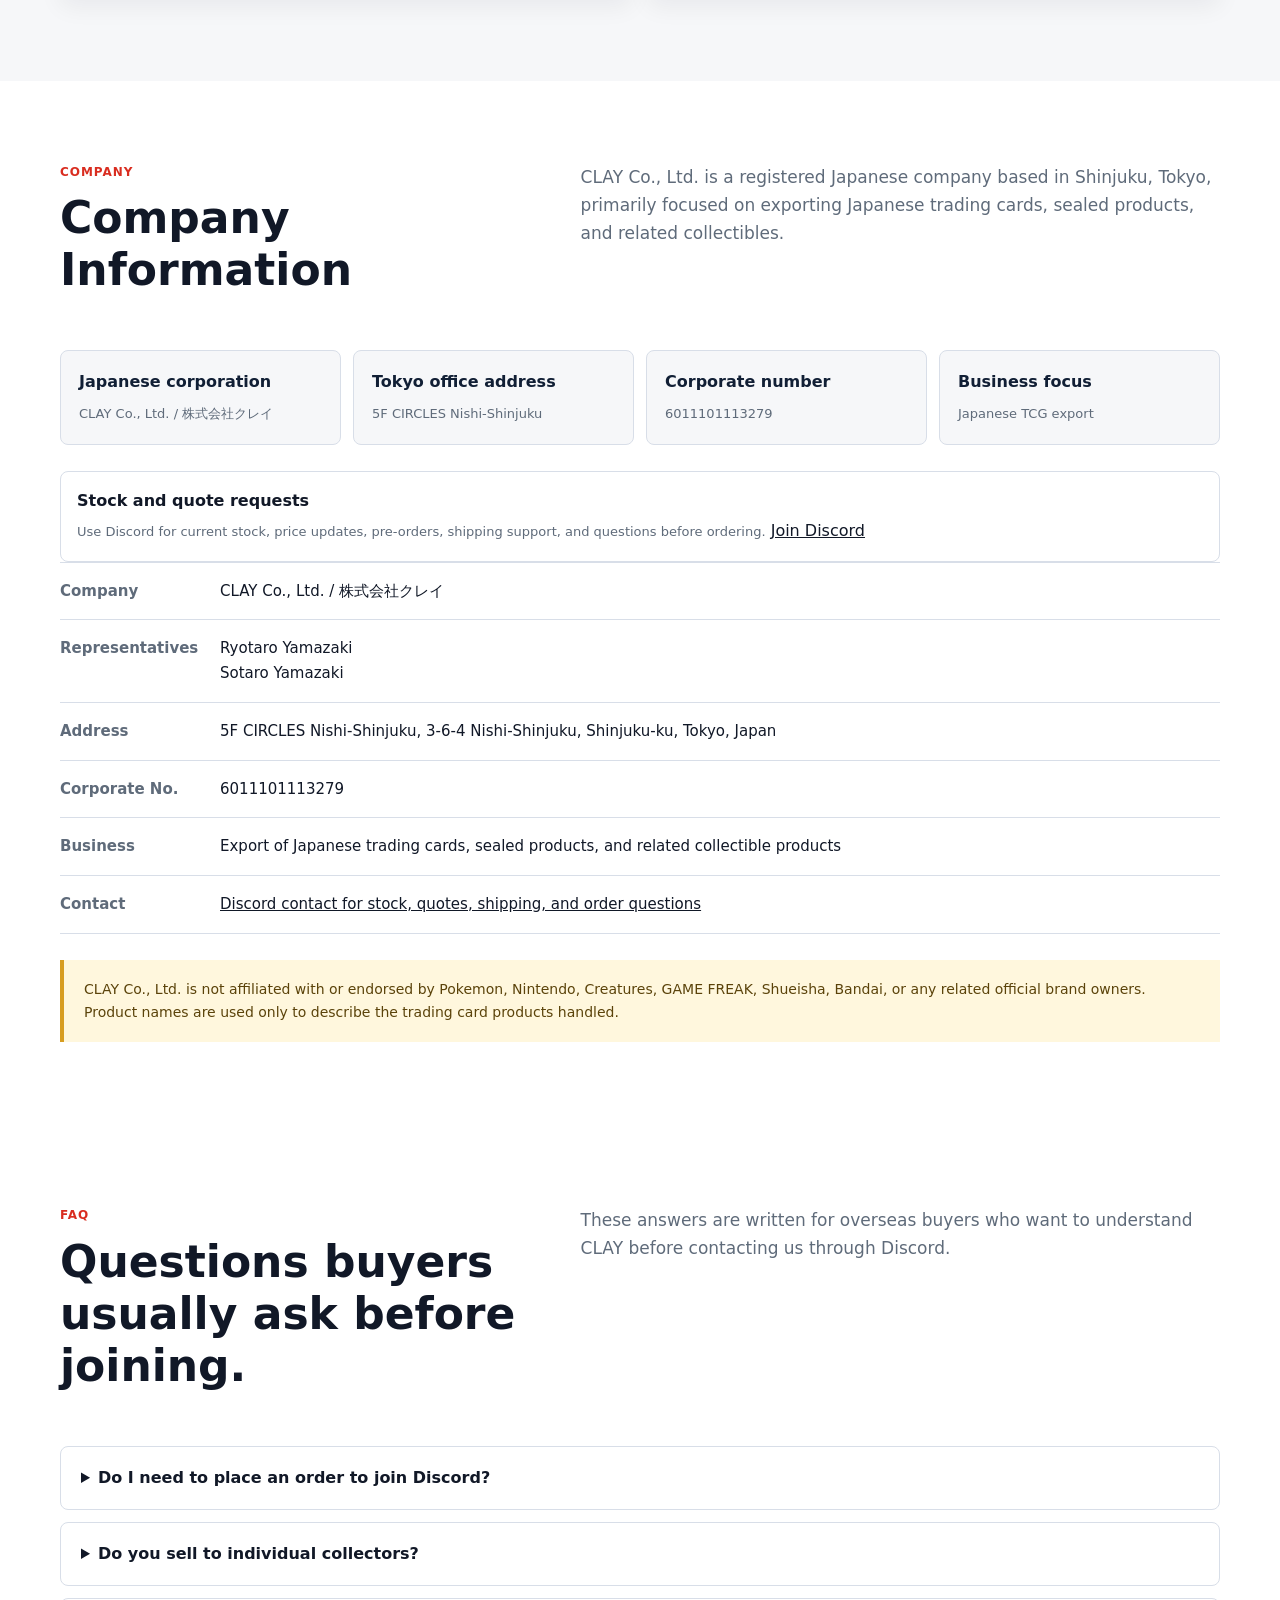
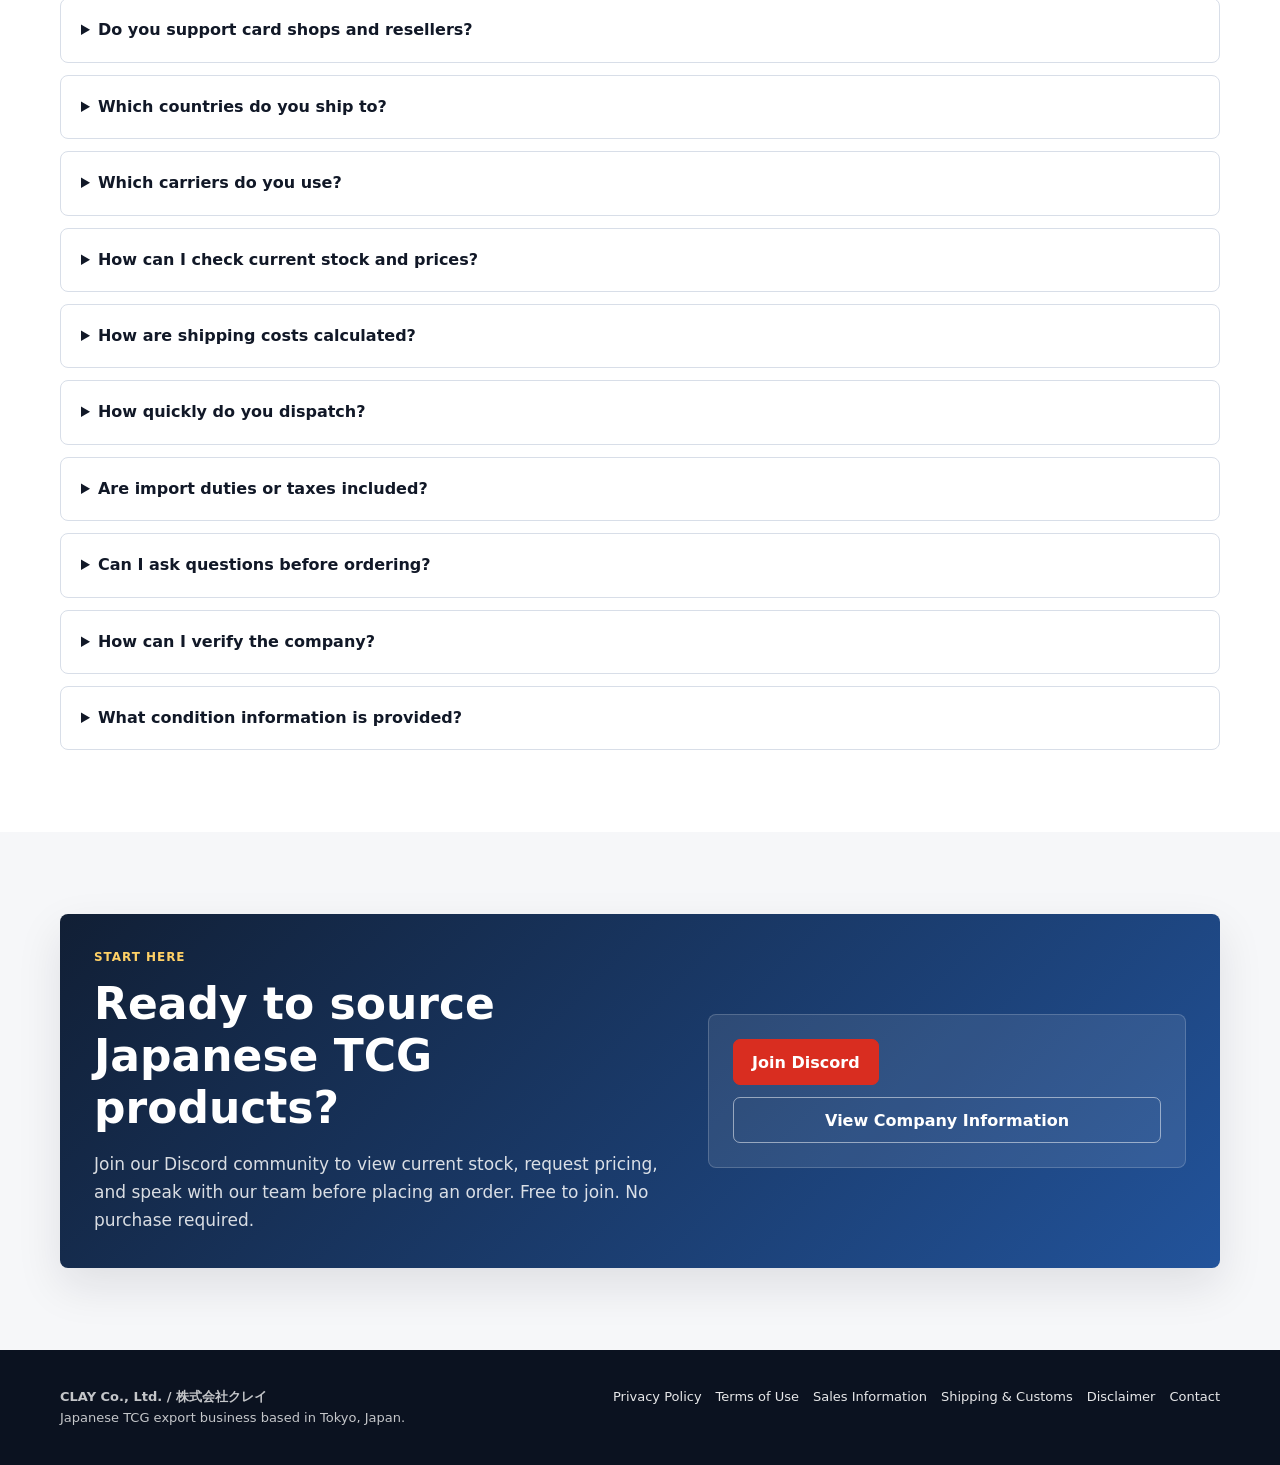
==== commit d962e0fa: "Add subtle packing video and team face circles" ====
--- a/index.html
+++ b/index.html
@@ -557,6 +557,10 @@
         margin-bottom: 0;
       }
 
+      .grid-3 .video-feature {
+        margin-bottom: 0;
+      }
+
       .proof-photo-stack {
         display: grid;
         grid-template-columns: repeat(4, 1fr);
@@ -755,6 +759,17 @@
         color: var(--paper);
         background: var(--navy);
         font-weight: 900;
+      }
+
+      .team-card img {
+        display: block;
+        width: 54px;
+        height: 54px;
+        border: 2px solid var(--paper);
+        border-radius: 999px;
+        object-fit: cover;
+        object-position: center 18%;
+        box-shadow: 0 6px 16px rgba(17, 24, 39, 0.1);
       }
 
       .team-body {
@@ -942,6 +957,12 @@
 
         .footer-links {
           justify-content: flex-start;
+        }
+
+        .grid-3 .video-feature {
+          grid-template-columns: 108px minmax(0, 1fr);
+          gap: 14px;
+          padding: 14px;
         }
       }
 
@@ -1232,9 +1253,27 @@
               <h3>Japanese TCG Stock</h3>
               <p>Our Tokyo-based team handles Japanese TCG products and confirms availability before each order proceeds.</p>
             </article>
-            <article class="card">
-              <h3>Careful Packing</h3>
-              <p>Orders are prepared for international handling with product protection and carton conditions confirmed before dispatch.</p>
+            <article class="card video-feature">
+              <div class="video-shell">
+                <video
+                  autoplay
+                  muted
+                  loop
+                  playsinline
+                  preload="metadata"
+                  poster="./assets/video/packing-poster.jpg"
+                  width="540"
+                  height="960"
+                  aria-label="CLAY TCG packing process video"
+                >
+                  <source src="./assets/video/packing-highlight.mp4" type="video/mp4" />
+                </video>
+              </div>
+              <div class="video-copy">
+                <p class="label">Packing Process</p>
+                <h3>Careful Packing</h3>
+                <p>Products are prepared for international handling before shipment.</p>
+              </div>
             </article>
             <article class="card">
               <h3>FedEx / DHL Shipping</h3>
@@ -1301,7 +1340,7 @@
           </div>
           <div class="team-grid">
             <article class="team-card">
-              <span class="team-initial" aria-hidden="true">R</span>
+              <img src="./assets/team/ryotaro.jpg" width="601" height="900" alt="Ryotaro, company representative of CLAY Co., Ltd." loading="lazy" />
               <div class="team-body">
                 <h3>Ryotaro</h3>
                 <span class="team-role">Company Representative</span>
@@ -1309,7 +1348,7 @@
               </div>
             </article>
             <article class="team-card">
-              <span class="team-initial" aria-hidden="true">S</span>
+              <img src="./assets/team/shohei.jpg" width="601" height="900" alt="Shohei, CLAY staff member" loading="lazy" />
               <div class="team-body">
                 <h3>Shohei</h3>
                 <span class="team-role">CLAY Staff</span>
@@ -1317,7 +1356,7 @@
               </div>
             </article>
             <article class="team-card">
-              <span class="team-initial" aria-hidden="true">M</span>
+              <img src="./assets/team/momoko.jpg" width="601" height="900" alt="Momoko, known as Momochi, CLAY community staff" loading="lazy" />
               <div class="team-body">
                 <h3>Momoko <span style="font-weight: 700; color: var(--muted)">(Momochi)</span></h3>
                 <span class="team-role">Community Staff</span>
@@ -1325,7 +1364,7 @@
               </div>
             </article>
             <article class="team-card">
-              <span class="team-initial" aria-hidden="true">M</span>
+              <img src="./assets/team/minami.jpg" width="601" height="900" alt="Minami, public relations staff for CLAY" loading="lazy" />
               <div class="team-body">
                 <h3>Minami</h3>
                 <span class="team-role">Public Relations</span>
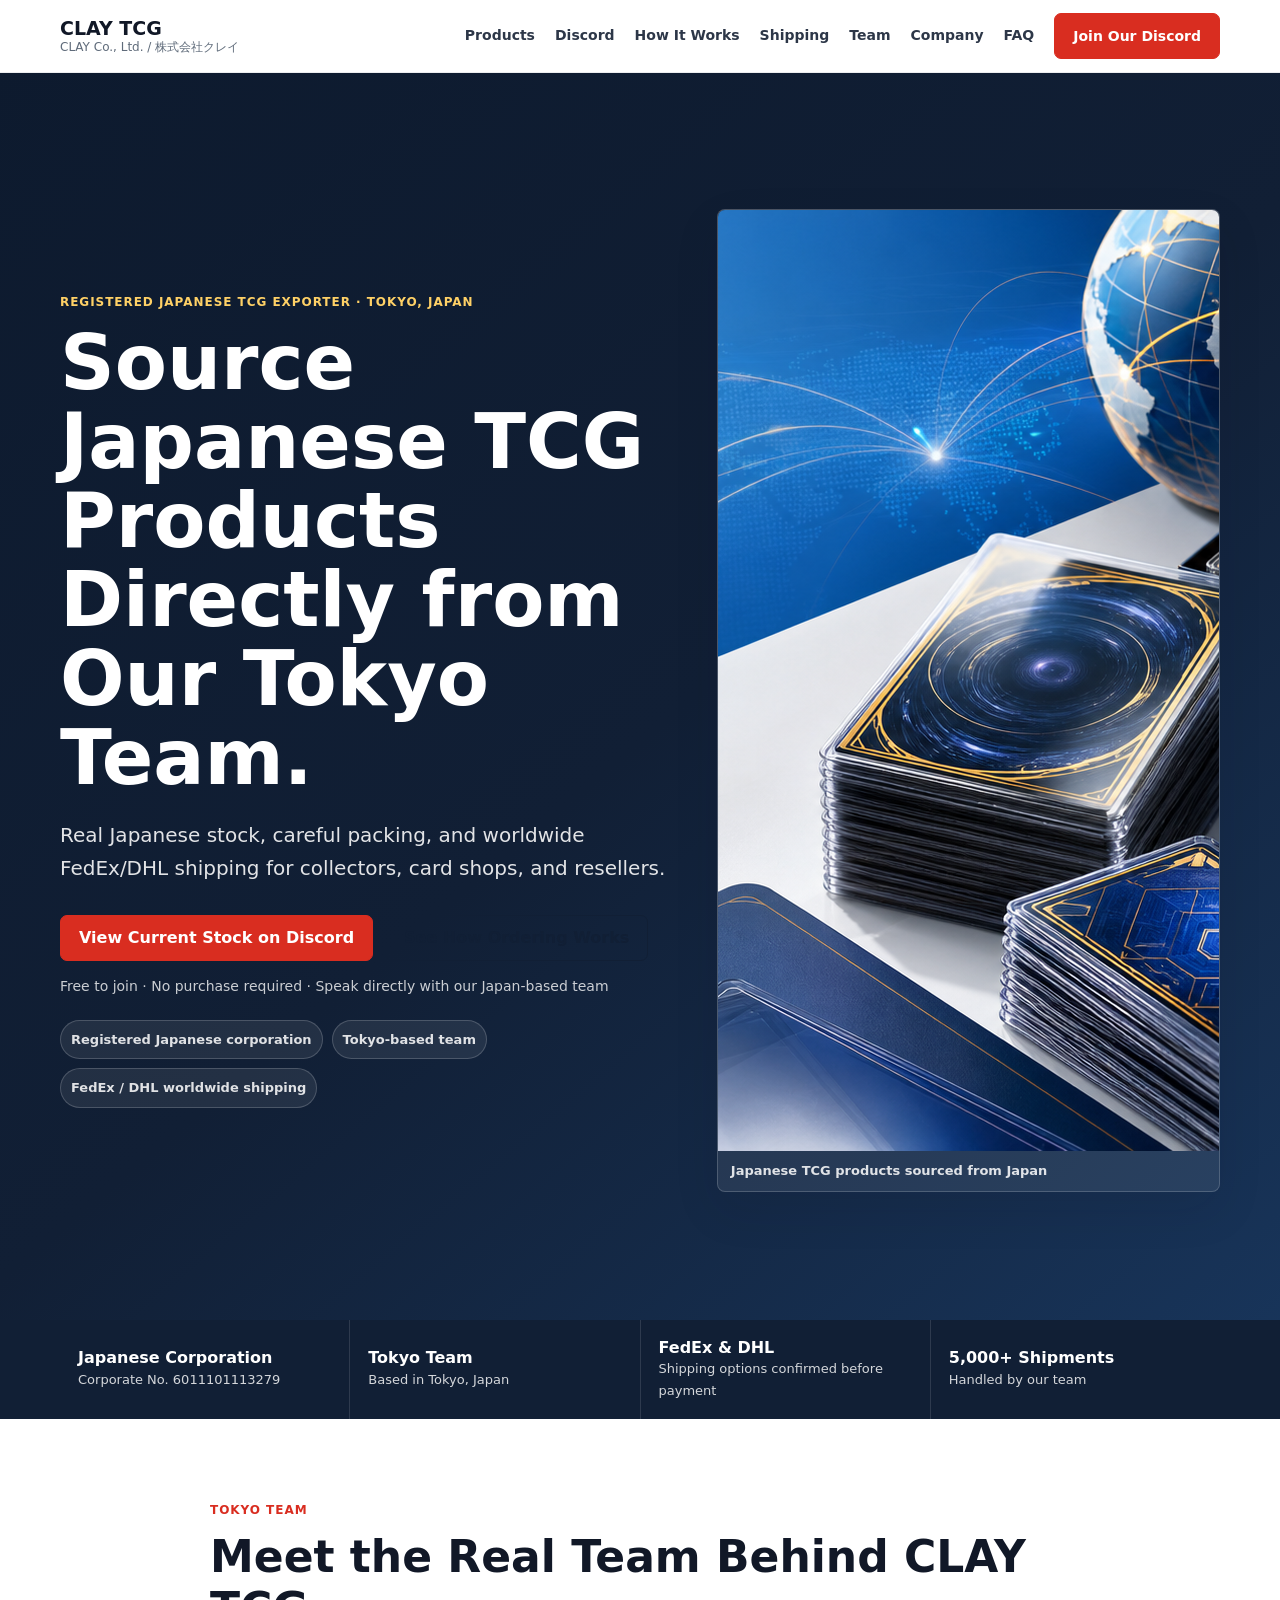
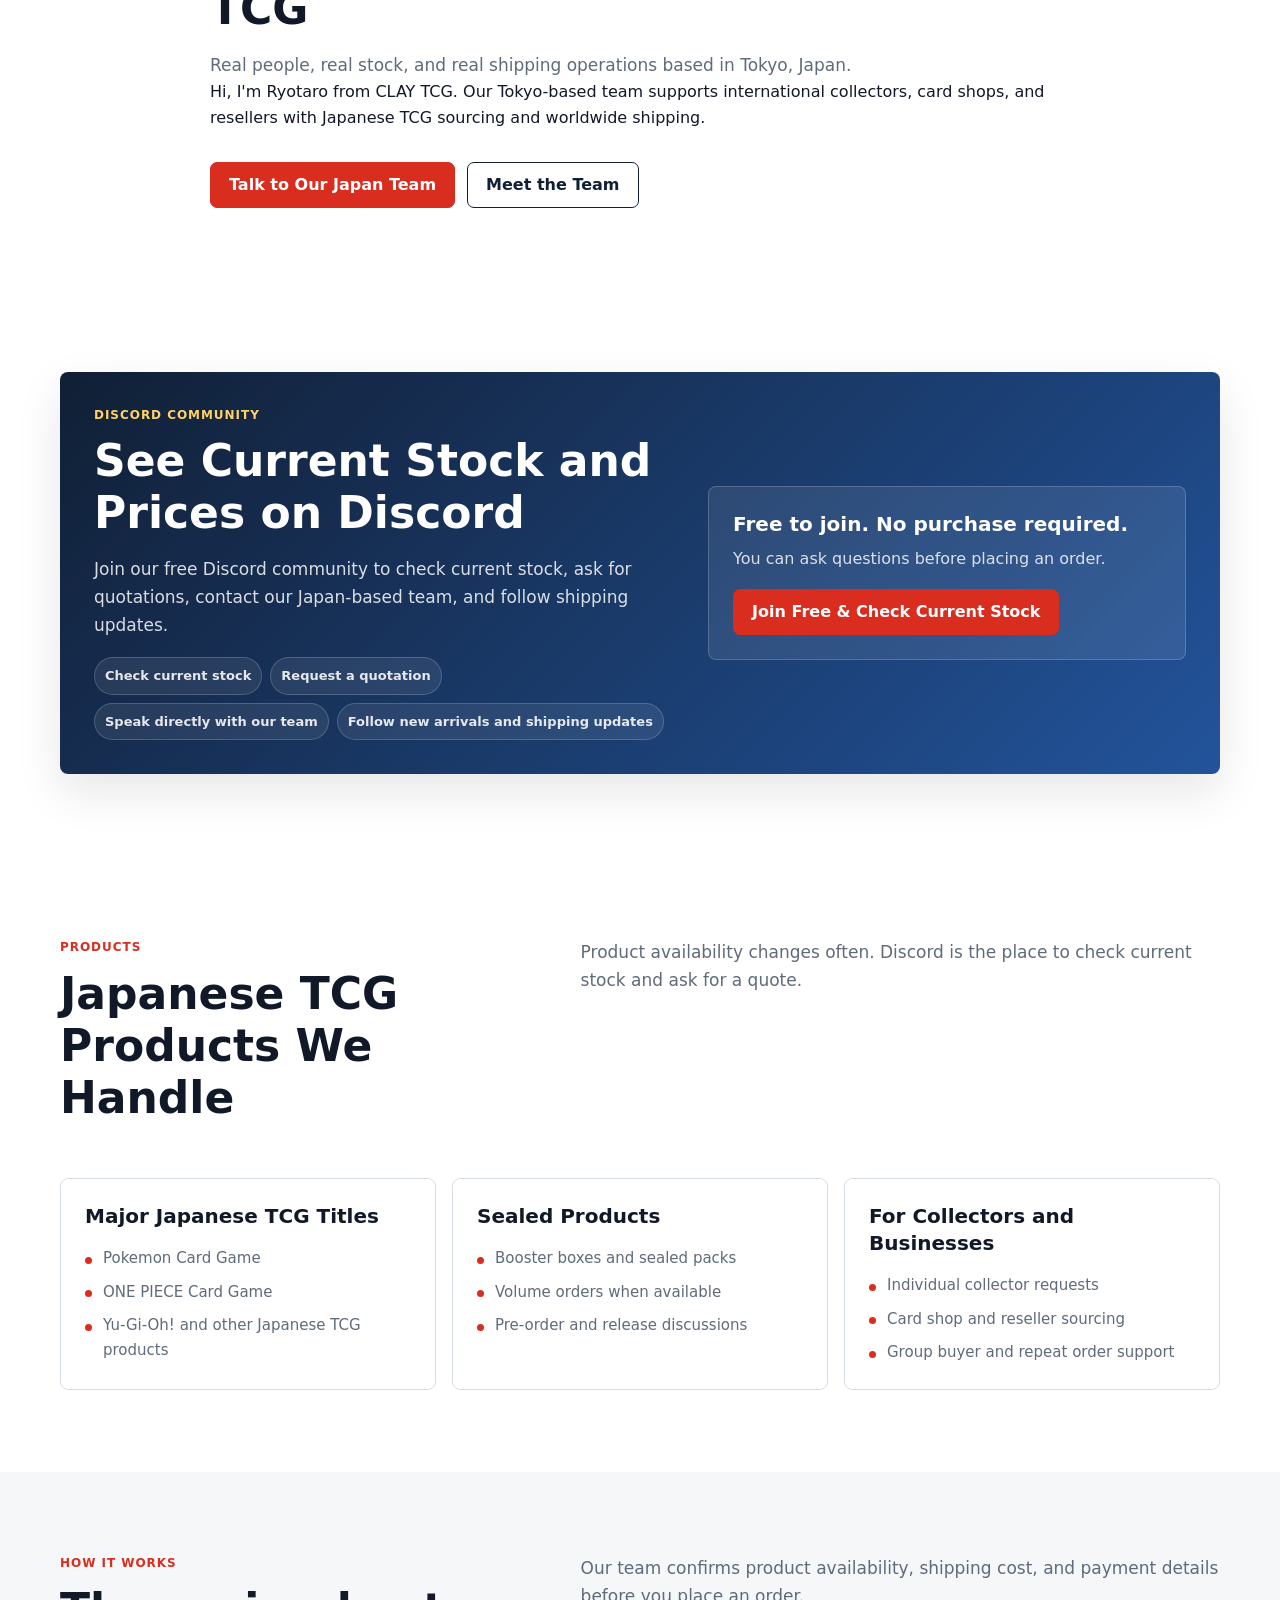
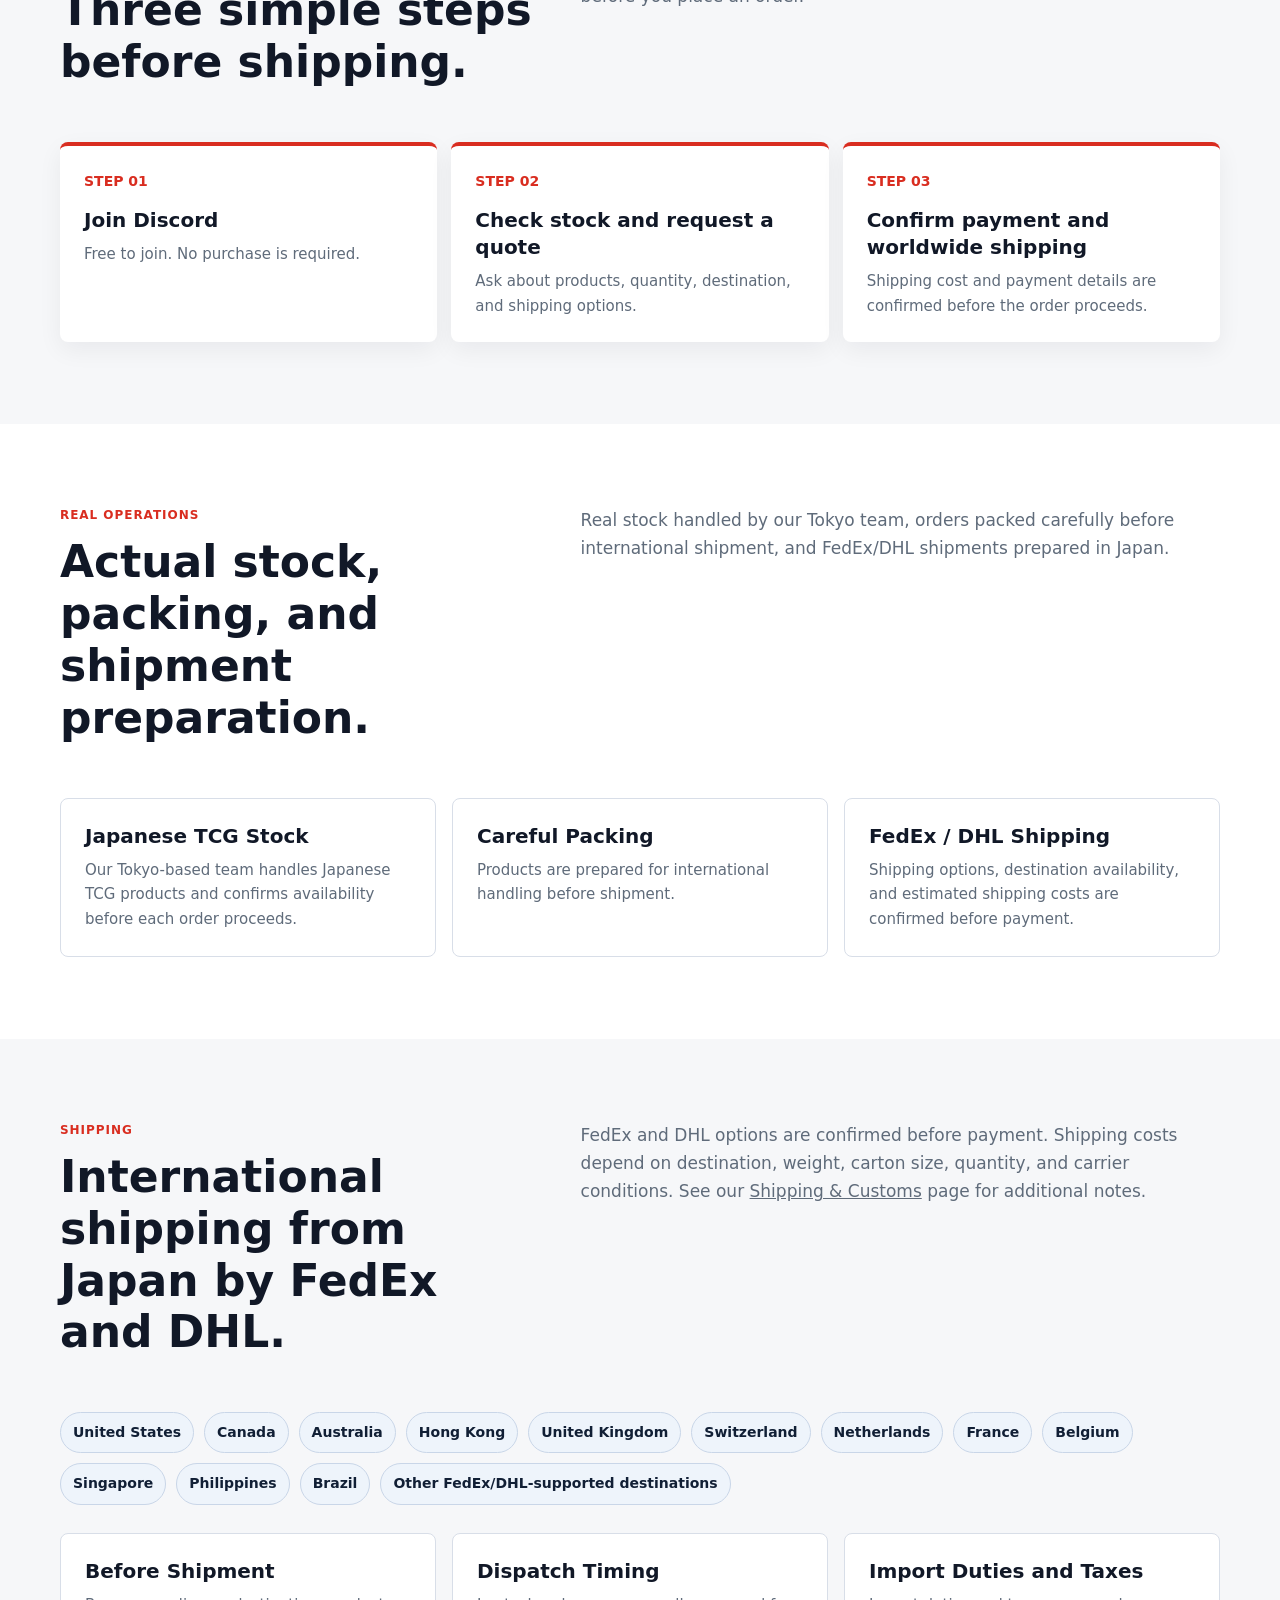
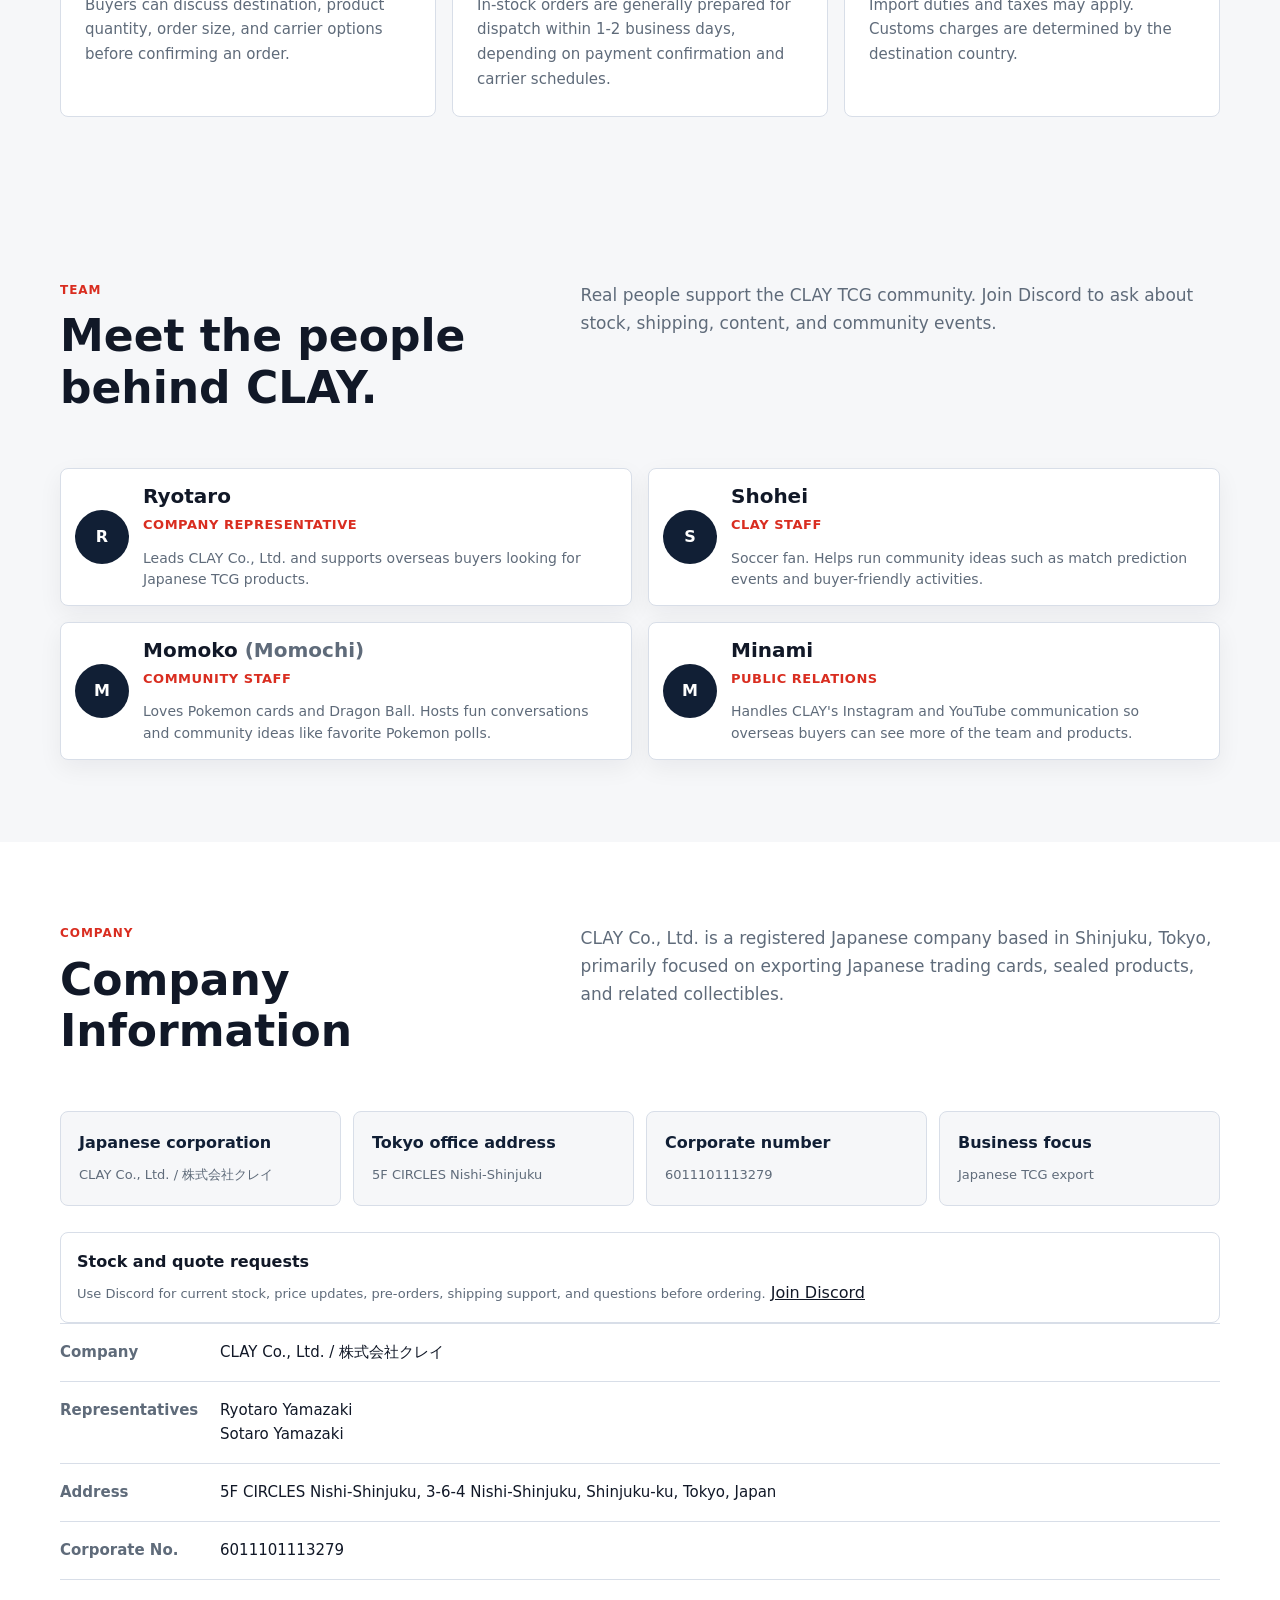
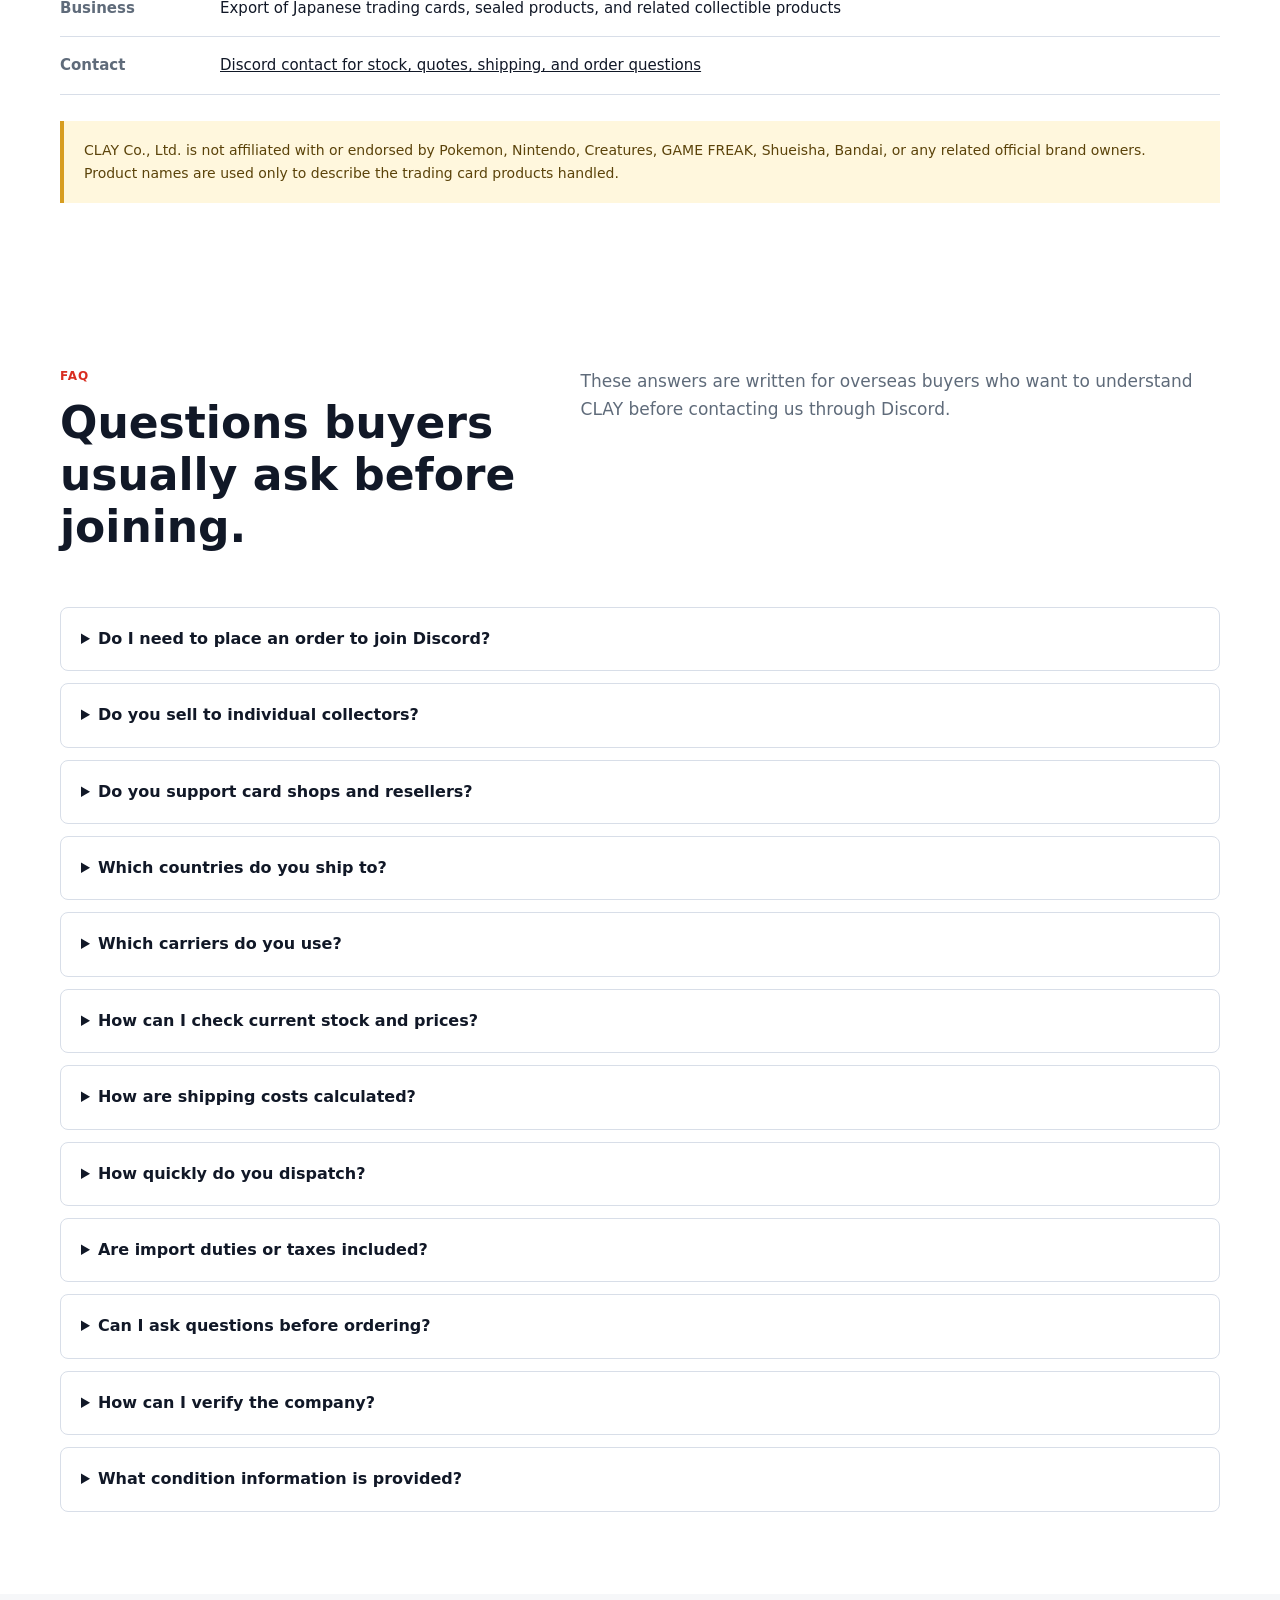
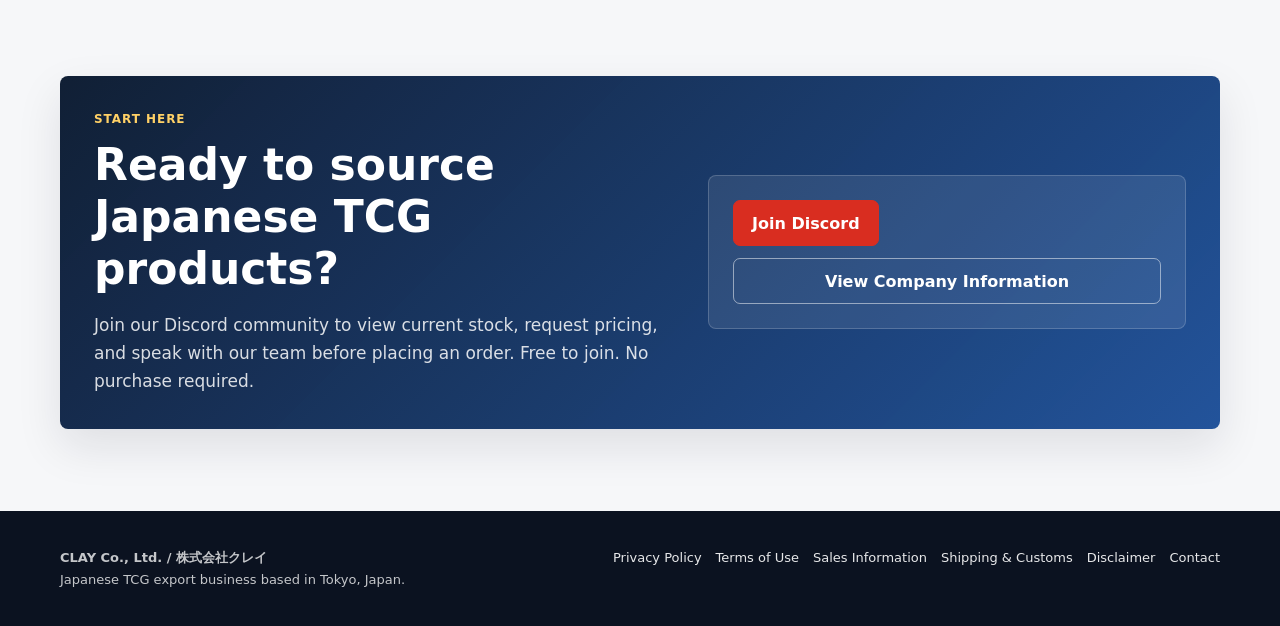
==== commit c46d87f1: "Prioritize readable layout over low quality media" ====
--- a/index.html
+++ b/index.html
@@ -486,37 +486,6 @@
         font-weight: 900;
       }
 
-      .video-feature {
-        display: grid;
-        grid-template-columns: minmax(120px, 180px) minmax(0, 1fr);
-        gap: 18px;
-        align-items: center;
-        margin-bottom: 24px;
-        padding: 18px;
-        border: 1px solid var(--line);
-        border-radius: 8px;
-        background: var(--paper);
-        box-shadow: 0 10px 28px rgba(17, 24, 39, 0.06);
-      }
-
-      .video-shell {
-        overflow: hidden;
-        border-radius: 8px;
-        background: #0b1220;
-      }
-
-      .video-shell video {
-        display: block;
-        width: 100%;
-        aspect-ratio: 9 / 16;
-        object-fit: cover;
-      }
-
-      .video-copy p {
-        margin-bottom: 0;
-        color: var(--muted);
-      }
-
       .photo-gallery {
         display: grid;
         grid-template-columns: repeat(4, 1fr);
@@ -550,15 +519,6 @@
         grid-template-columns: 1fr;
         gap: 16px;
         align-items: stretch;
-      }
-
-      .proof-mosaic .video-feature {
-        height: 100%;
-        margin-bottom: 0;
-      }
-
-      .grid-3 .video-feature {
-        margin-bottom: 0;
       }
 
       .proof-photo-stack {
@@ -761,17 +721,6 @@
         font-weight: 900;
       }
 
-      .team-card img {
-        display: block;
-        width: 54px;
-        height: 54px;
-        border: 2px solid var(--paper);
-        border-radius: 999px;
-        object-fit: cover;
-        object-position: center 18%;
-        box-shadow: 0 6px 16px rgba(17, 24, 39, 0.1);
-      }
-
       .team-body {
         padding: 0;
       }
@@ -934,7 +883,6 @@
         .section-head,
         .discord-panel,
         .cta-panel,
-        .video-feature,
         .proof-mosaic,
         .quick-team,
         .footer-inner {
@@ -959,11 +907,6 @@
           justify-content: flex-start;
         }
 
-        .grid-3 .video-feature {
-          grid-template-columns: 108px minmax(0, 1fr);
-          gap: 14px;
-          padding: 14px;
-        }
       }
 
       @media (max-width: 520px) {
@@ -1253,27 +1196,9 @@
               <h3>Japanese TCG Stock</h3>
               <p>Our Tokyo-based team handles Japanese TCG products and confirms availability before each order proceeds.</p>
             </article>
-            <article class="card video-feature">
-              <div class="video-shell">
-                <video
-                  autoplay
-                  muted
-                  loop
-                  playsinline
-                  preload="metadata"
-                  poster="./assets/video/packing-poster.jpg"
-                  width="540"
-                  height="960"
-                  aria-label="CLAY TCG packing process video"
-                >
-                  <source src="./assets/video/packing-highlight.mp4" type="video/mp4" />
-                </video>
-              </div>
-              <div class="video-copy">
-                <p class="label">Packing Process</p>
-                <h3>Careful Packing</h3>
-                <p>Products are prepared for international handling before shipment.</p>
-              </div>
+            <article class="card">
+              <h3>Careful Packing</h3>
+              <p>Products are prepared for international handling before shipment.</p>
             </article>
             <article class="card">
               <h3>FedEx / DHL Shipping</h3>
@@ -1340,7 +1265,7 @@
           </div>
           <div class="team-grid">
             <article class="team-card">
-              <img src="./assets/team/ryotaro.jpg" width="601" height="900" alt="Ryotaro, company representative of CLAY Co., Ltd." loading="lazy" />
+              <span class="team-initial" aria-hidden="true">R</span>
               <div class="team-body">
                 <h3>Ryotaro</h3>
                 <span class="team-role">Company Representative</span>
@@ -1348,7 +1273,7 @@
               </div>
             </article>
             <article class="team-card">
-              <img src="./assets/team/shohei.jpg" width="601" height="900" alt="Shohei, CLAY staff member" loading="lazy" />
+              <span class="team-initial" aria-hidden="true">S</span>
               <div class="team-body">
                 <h3>Shohei</h3>
                 <span class="team-role">CLAY Staff</span>
@@ -1356,7 +1281,7 @@
               </div>
             </article>
             <article class="team-card">
-              <img src="./assets/team/momoko.jpg" width="601" height="900" alt="Momoko, known as Momochi, CLAY community staff" loading="lazy" />
+              <span class="team-initial" aria-hidden="true">M</span>
               <div class="team-body">
                 <h3>Momoko <span style="font-weight: 700; color: var(--muted)">(Momochi)</span></h3>
                 <span class="team-role">Community Staff</span>
@@ -1364,7 +1289,7 @@
               </div>
             </article>
             <article class="team-card">
-              <img src="./assets/team/minami.jpg" width="601" height="900" alt="Minami, public relations staff for CLAY" loading="lazy" />
+              <span class="team-initial" aria-hidden="true">M</span>
               <div class="team-body">
                 <h3>Minami</h3>
                 <span class="team-role">Public Relations</span>
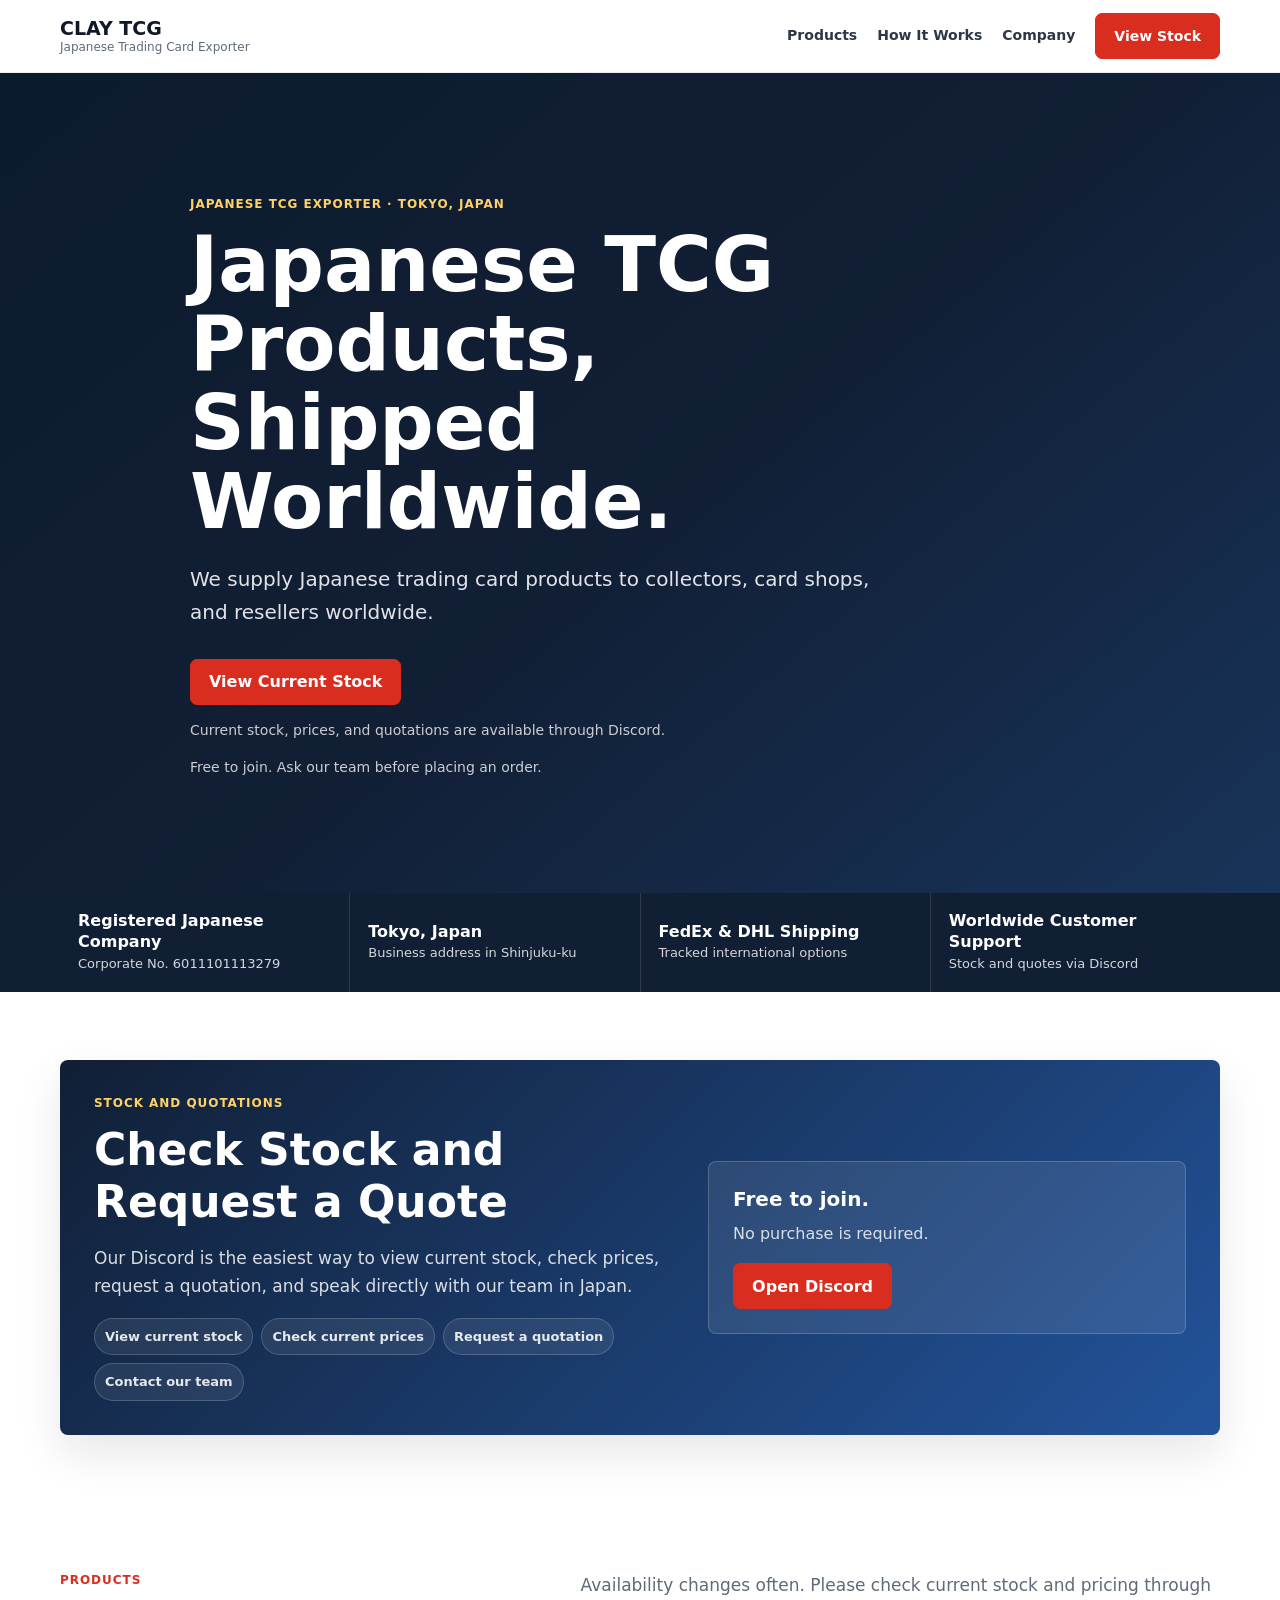
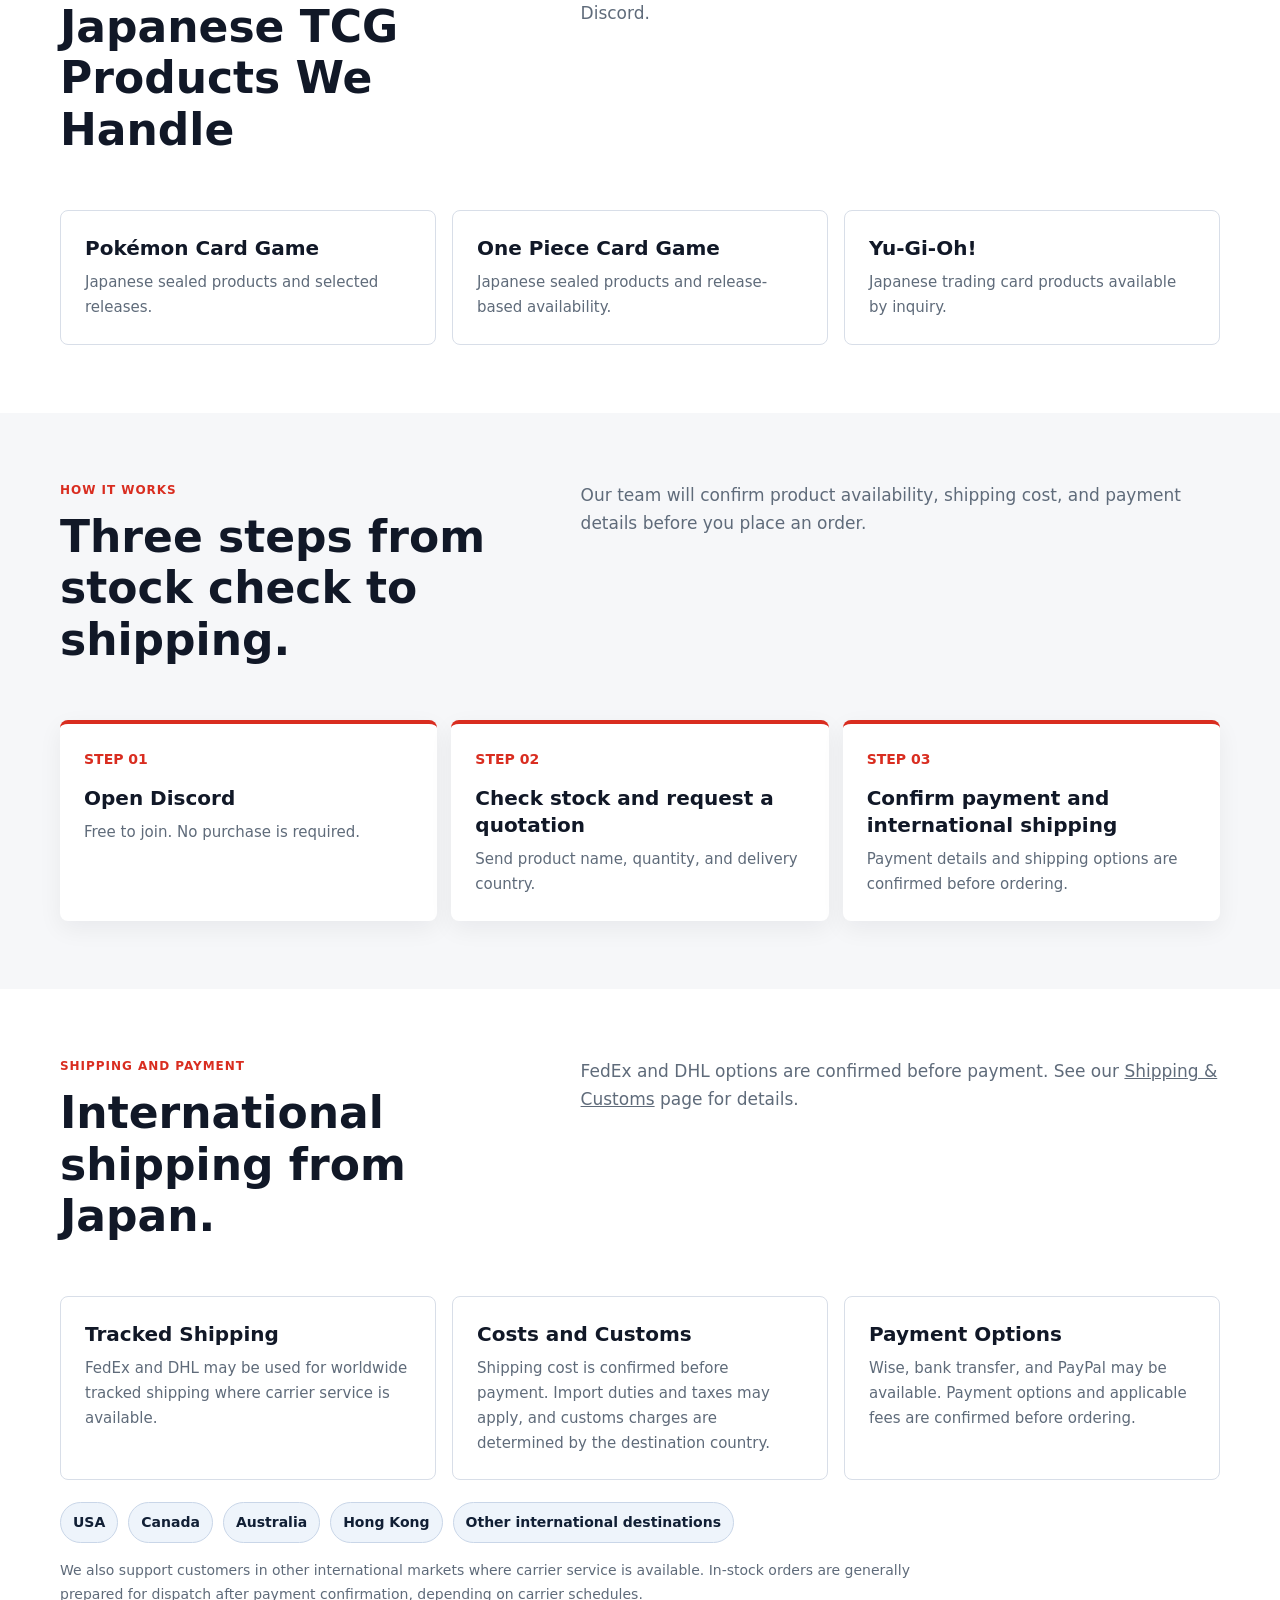
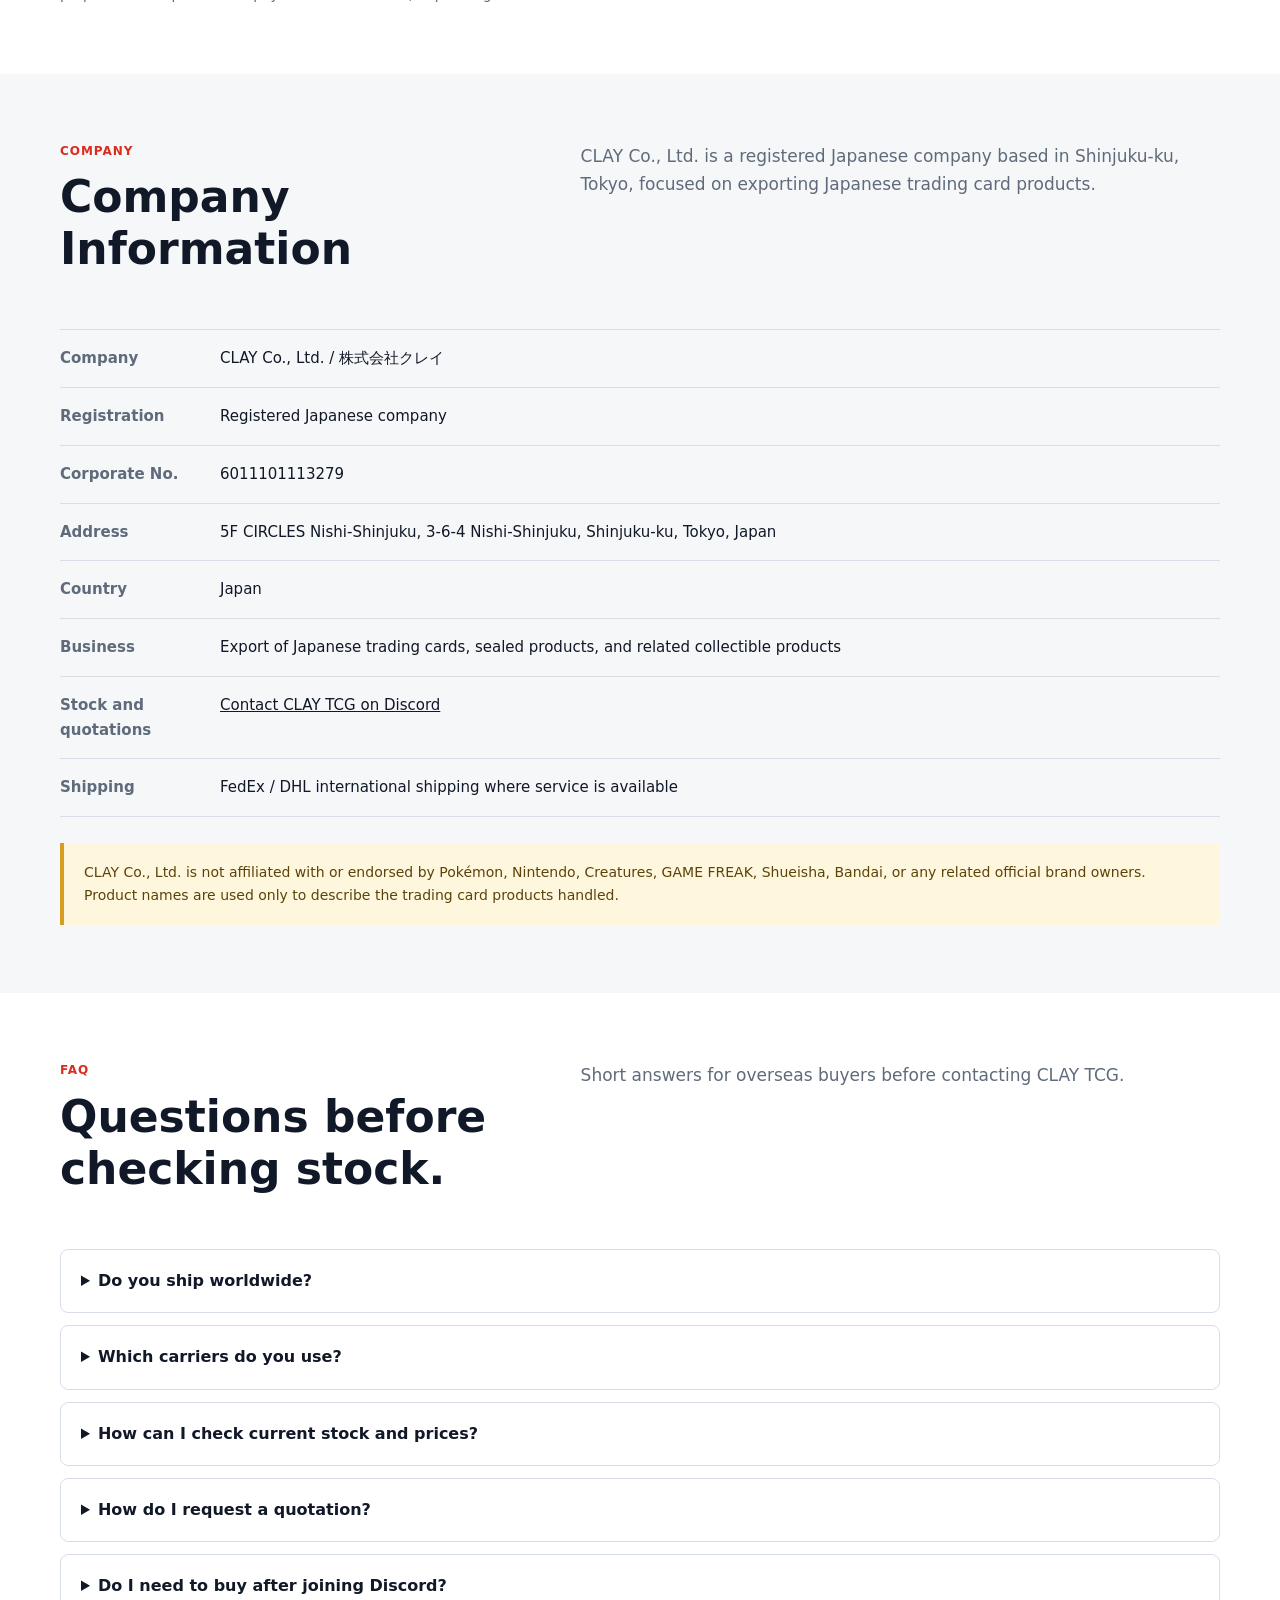
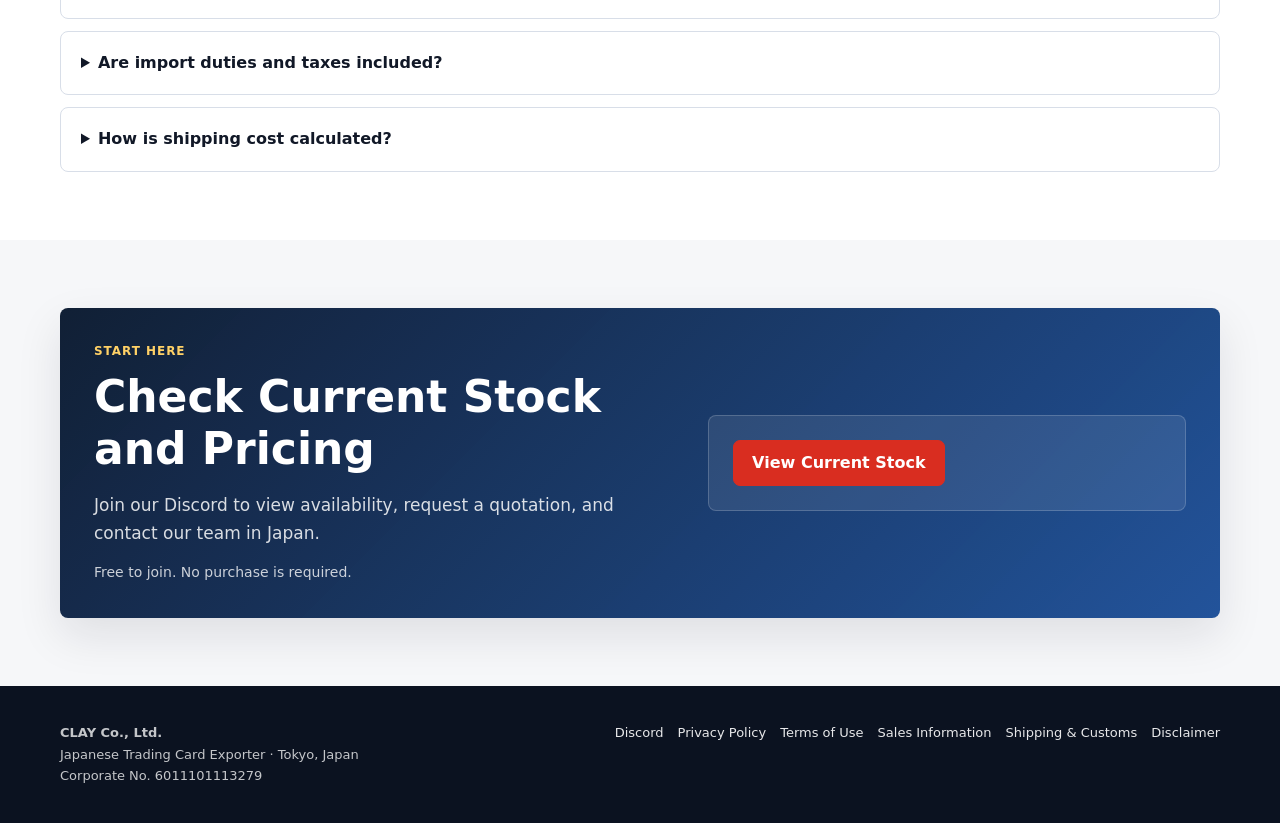
==== commit dae0a49f: "Finalize public Instagram landing page" ====
--- a/index.html
+++ b/index.html
@@ -6,17 +6,16 @@
     <title>CLAY TCG | Japanese Trading Card Products Shipped Worldwide</title>
     <meta
       name="description"
-      content="Source Japanese Pokemon, One Piece, and Yu-Gi-Oh! trading card products from our Tokyo-based team. Check current stock and request quotes through Discord."
+      content="Source Japanese Pokémon, One Piece, and Yu-Gi-Oh! trading card products from a registered Japan-based company. Check current stock and request quotes through Discord."
     />
     <link rel="canonical" href="https://claytcg.com/" />
     <meta property="og:type" content="website" />
     <meta property="og:title" content="CLAY TCG | Japanese Trading Card Products Shipped Worldwide" />
     <meta
       property="og:description"
-      content="Source Japanese Pokemon, One Piece, and Yu-Gi-Oh! trading card products from our Tokyo-based team. Check current stock and request quotes through Discord."
+      content="Source Japanese Pokémon, One Piece, and Yu-Gi-Oh! trading card products from a registered Japan-based company. Check current stock and request quotes through Discord."
     />
     <meta property="og:url" content="https://claytcg.com/" />
-    <!-- TODO: Add assets/claytcg-og-image.jpg. Recommended size: 1200x630px with staff, product, and CLAY branding. -->
     <meta name="twitter:card" content="summary_large_image" />
     <link
       rel="icon"
@@ -160,6 +159,11 @@
         padding: 54px 0 46px;
       }
 
+      .hero-inner-single {
+        grid-template-columns: 1fr;
+        max-width: 900px;
+      }
+
       .hero-content {
         max-width: 760px;
       }
@@ -226,68 +230,6 @@
         font-size: 14px;
       }
 
-      .hero-signals {
-        display: flex;
-        flex-wrap: wrap;
-        gap: 9px;
-        margin-top: 22px;
-      }
-
-      .signal {
-        padding: 8px 10px;
-        border: 1px solid rgba(255, 255, 255, 0.18);
-        border-radius: 999px;
-        color: rgba(255, 255, 255, 0.86);
-        background: rgba(255, 255, 255, 0.08);
-        font-size: 13px;
-        font-weight: 800;
-      }
-
-      .hero-visual {
-        display: grid;
-        gap: 12px;
-      }
-
-      .hero-video-card,
-      .hero-photo-card {
-        overflow: hidden;
-        border: 1px solid rgba(255, 255, 255, 0.18);
-        border-radius: 8px;
-        background: rgba(255, 255, 255, 0.08);
-        box-shadow: var(--shadow);
-      }
-
-      .hero-video-card video,
-      .hero-video-card img,
-      .hero-photo-card img {
-        display: block;
-        width: 100%;
-        object-fit: cover;
-      }
-
-      .hero-video-card video,
-      .hero-video-card img {
-        aspect-ratio: 16 / 10;
-      }
-
-      .hero-photo-row {
-        display: none;
-        grid-template-columns: 1fr 1fr;
-        gap: 12px;
-      }
-
-      .hero-photo-card img {
-        aspect-ratio: 1 / 0.78;
-      }
-
-      .hero-media-caption {
-        padding: 11px 13px;
-        color: rgba(255, 255, 255, 0.86);
-        font-size: 13px;
-        font-weight: 800;
-        line-height: 1.35;
-      }
-
       .proof-bar {
         background: var(--navy);
       }
@@ -318,72 +260,8 @@
         line-height: 1.3;
       }
 
-      .quick-team {
-        display: grid;
-        grid-template-columns: 1fr;
-        max-width: 860px;
-        gap: 28px;
-        align-items: center;
-      }
-
-      .quick-team-photo {
-        position: relative;
-        overflow: hidden;
-        border: 1px solid var(--line);
-        border-radius: 8px;
-        background: var(--soft);
-      }
-
-      .quick-team-photo img {
-        display: block;
-        width: 100%;
-        aspect-ratio: 16 / 10;
-        object-fit: cover;
-        object-position: center;
-      }
-
-      .quick-team-avatar {
-        position: absolute;
-        left: 18px;
-        bottom: 18px;
-        display: flex;
-        align-items: center;
-        gap: 10px;
-        max-width: calc(100% - 36px);
-        padding: 10px 12px;
-        border: 1px solid rgba(255, 255, 255, 0.42);
-        border-radius: 999px;
-        color: var(--paper);
-        background: rgba(7, 25, 46, 0.82);
-        box-shadow: 0 14px 30px rgba(7, 25, 46, 0.25);
-        backdrop-filter: blur(10px);
-      }
-
-      .quick-team-avatar img {
-        width: 54px;
-        height: 54px;
-        aspect-ratio: 1 / 1;
-        border: 2px solid var(--paper);
-        border-radius: 999px;
-        object-fit: cover;
-        object-position: center 18%;
-      }
-
-      .quick-team-avatar strong,
-      .quick-team-avatar span {
-        display: block;
-        line-height: 1.2;
-      }
-
-      .quick-team-avatar span {
-        margin-top: 2px;
-        color: rgba(255, 255, 255, 0.78);
-        font-size: 12px;
-        font-weight: 800;
-      }
-
       section {
-        padding: 82px 0;
+        padding: 68px 0;
       }
 
       .section-alt {
@@ -486,47 +364,6 @@
         font-weight: 900;
       }
 
-      .photo-gallery {
-        display: grid;
-        grid-template-columns: repeat(4, 1fr);
-        gap: 14px;
-      }
-
-      .photo-card {
-        overflow: hidden;
-        border: 1px solid var(--line);
-        border-radius: 8px;
-        background: var(--paper);
-      }
-
-      .photo-card img {
-        display: block;
-        width: 100%;
-        aspect-ratio: 16 / 10;
-        object-fit: cover;
-      }
-
-      .photo-card figcaption {
-        padding: 13px 14px;
-        color: var(--muted);
-        font-size: 13px;
-        font-weight: 800;
-        line-height: 1.45;
-      }
-
-      .proof-mosaic {
-        display: grid;
-        grid-template-columns: 1fr;
-        gap: 16px;
-        align-items: stretch;
-      }
-
-      .proof-photo-stack {
-        display: grid;
-        grid-template-columns: repeat(4, 1fr);
-        gap: 14px;
-      }
-
       .steps {
         display: grid;
         grid-template-columns: repeat(3, 1fr);
@@ -602,150 +439,6 @@
         font-weight: 800;
       }
 
-      .discord-preview-grid {
-        display: none;
-        grid-template-columns: repeat(4, 1fr);
-        gap: 12px;
-        margin-top: 22px;
-      }
-
-      .discord-preview {
-        min-height: 148px;
-        display: grid;
-        align-content: center;
-        gap: 8px;
-        padding: 18px;
-        border: 1px dashed rgba(255, 255, 255, 0.28);
-        border-radius: 8px;
-        color: rgba(255, 255, 255, 0.86);
-        background: rgba(255, 255, 255, 0.08);
-      }
-
-      .discord-preview strong {
-        color: var(--paper);
-        line-height: 1.25;
-      }
-
-      .discord-preview span {
-        font-size: 13px;
-        line-height: 1.45;
-      }
-
-      .company-proof {
-        display: grid;
-        grid-template-columns: repeat(4, 1fr);
-        gap: 12px;
-        margin-bottom: 26px;
-      }
-
-      .company-proof div {
-        padding: 18px;
-        border: 1px solid var(--line);
-        border-radius: 8px;
-        background: var(--soft);
-      }
-
-      .company-proof strong {
-        display: block;
-        margin-bottom: 4px;
-        color: var(--navy);
-      }
-
-      .company-proof span {
-        color: var(--muted);
-        font-size: 13px;
-        line-height: 1.4;
-      }
-
-      .contact-options {
-        display: grid;
-        grid-template-columns: repeat(auto-fit, minmax(220px, 1fr));
-        gap: 12px;
-        margin-top: 24px;
-      }
-
-      .contact-option {
-        padding: 16px;
-        border: 1px solid var(--line);
-        border-radius: 8px;
-        background: var(--paper);
-      }
-
-      .contact-option strong {
-        display: block;
-        margin-bottom: 4px;
-      }
-
-      .contact-option span {
-        color: var(--muted);
-        font-size: 13px;
-      }
-
-      .needed-assets {
-        display: grid;
-        grid-template-columns: repeat(2, 1fr);
-        gap: 12px;
-        margin-top: 22px;
-      }
-
-      .needed-assets .card {
-        background: var(--soft);
-      }
-
-      .team-grid {
-        display: grid;
-        grid-template-columns: repeat(2, 1fr);
-        gap: 16px;
-      }
-
-      .team-card {
-        display: grid;
-        grid-template-columns: 54px minmax(0, 1fr);
-        gap: 14px;
-        align-items: center;
-        border: 1px solid var(--line);
-        border-radius: 8px;
-        background: var(--paper);
-        padding: 14px;
-        box-shadow: 0 8px 24px rgba(17, 24, 39, 0.06);
-      }
-
-      .team-initial {
-        width: 54px;
-        height: 54px;
-        display: grid;
-        place-items: center;
-        border-radius: 999px;
-        color: var(--paper);
-        background: var(--navy);
-        font-weight: 900;
-      }
-
-      .team-body {
-        padding: 0;
-      }
-
-      .team-body h3 {
-        margin-bottom: 4px;
-      }
-
-      .team-role {
-        display: block;
-        margin-bottom: 12px;
-        color: var(--accent);
-        font-size: 13px;
-        font-weight: 900;
-        text-transform: uppercase;
-        letter-spacing: 0.04em;
-      }
-
-      .team-body p {
-        margin-bottom: 0;
-        color: var(--muted);
-        font-size: 14px;
-        line-height: 1.55;
-      }
-
       .countries {
         display: flex;
         flex-wrap: wrap;
@@ -763,6 +456,13 @@
         font-weight: 800;
       }
 
+      .small-note {
+        max-width: 860px;
+        margin: 16px 0 0;
+        color: var(--muted);
+        font-size: 14px;
+      }
+
       .notice {
         margin-top: 26px;
         padding: 18px 20px;
@@ -872,10 +572,6 @@
           padding: 48px 0 36px;
         }
 
-        .hero-photo-row {
-          display: none;
-        }
-
         section {
           padding: 58px 0;
         }
@@ -883,8 +579,6 @@
         .section-head,
         .discord-panel,
         .cta-panel,
-        .proof-mosaic,
-        .quick-team,
         .footer-inner {
           grid-template-columns: 1fr;
           gap: 24px;
@@ -893,13 +587,7 @@
         .proof-row,
         .grid-3,
         .grid-4,
-        .company-proof,
-        .contact-options,
-        .discord-preview-grid,
-        .needed-assets,
-        .team-grid,
-        .steps,
-        .photo-gallery {
+        .steps {
           grid-template-columns: 1fr;
         }
 
@@ -970,10 +658,10 @@
             "mainEntity": [
               {
                 "@type": "Question",
-                "name": "Do I need to place an order to join Discord?",
+                "name": "How can I check current stock and prices?",
                 "acceptedAnswer": {
                   "@type": "Answer",
-                  "text": "No. You can join to ask about stock, pricing, shipping, and upcoming releases before placing an order."
+                  "text": "Open Discord to view current stock, check prices, and ask the CLAY TCG team in Japan."
                 }
               },
               {
@@ -983,6 +671,14 @@
                   "@type": "Answer",
                   "text": "CLAY Co., Ltd. ships internationally from Japan using FedEx and DHL where service is available."
                 }
+              },
+              {
+                "@type": "Question",
+                "name": "Do I need to buy after joining Discord?",
+                "acceptedAnswer": {
+                  "@type": "Answer",
+                  "text": "No. Joining Discord is free and does not require a purchase."
+                }
               }
             ]
           }
@@ -995,116 +691,65 @@
       <nav class="nav" aria-label="Primary navigation">
         <a class="brand" href="#top" aria-label="CLAY TCG home">
           <strong>CLAY TCG</strong>
-          <span>CLAY Co., Ltd. / 株式会社クレイ</span>
+          <span>Japanese Trading Card Exporter</span>
         </a>
         <div class="nav-links">
           <a href="#products">Products</a>
-          <a href="#discord">Discord</a>
           <a href="#how">How It Works</a>
-          <a href="#shipping">Shipping</a>
-          <a href="#team">Team</a>
           <a href="#company">Company</a>
-          <a href="#faq">FAQ</a>
-          <a class="button button-primary" href="https://discord.gg/UNxmMVdYY" data-discord-link data-event="discord_click_header" aria-label="Join the CLAY TCG Discord server">Join Our Discord</a>
+          <a class="button button-primary" href="https://discord.gg/UNxmMVdYY" data-discord-link data-event="discord_click_header" aria-label="View current CLAY TCG stock on Discord">View Stock</a>
         </div>
       </nav>
     </header>
 
     <main>
       <section id="top" class="hero">
-        <div class="hero-inner">
+        <div class="hero-inner hero-inner-single">
           <div class="hero-content">
-            <p class="eyebrow">Registered Japanese TCG Exporter · Tokyo, Japan</p>
-            <h1>Source Japanese TCG Products Directly from Our Tokyo Team.</h1>
+            <p class="eyebrow">Japanese TCG Exporter · Tokyo, Japan</p>
+            <h1>Japanese TCG Products, Shipped Worldwide.</h1>
             <p class="hero-copy">
-              Real Japanese stock, careful packing, and worldwide FedEx/DHL shipping for collectors, card shops, and resellers.
+              We supply Japanese trading card products to collectors, card shops, and resellers worldwide.
             </p>
             <div class="actions">
-              <a class="button button-primary" href="https://discord.gg/UNxmMVdYY" data-discord-link data-event="discord_click_hero" aria-label="View current stock on the CLAY TCG Discord">View Current Stock on Discord</a>
-              <a class="button" href="#how" data-event="how_it_works_click">See How Ordering Works</a>
+              <a class="button button-primary" href="https://discord.gg/UNxmMVdYY" data-discord-link data-event="discord_click_hero" aria-label="View current CLAY TCG stock on Discord">View Current Stock</a>
             </div>
-            <p class="microcopy">Free to join · No purchase required · Speak directly with our Japan-based team</p>
-            <div class="hero-signals" aria-label="CLAY TCG quick trust signals">
-              <span class="signal">Registered Japanese corporation</span>
-              <span class="signal">Tokyo-based team</span>
-              <span class="signal">FedEx / DHL worldwide shipping</span>
-            </div>
-          </div>
-          <div class="hero-visual" aria-label="Japanese trading card products handled by CLAY TCG">
-            <div class="hero-video-card">
-              <img src="./assets/hero-trading-cards.png" width="1672" height="941" alt="Japanese trading card products handled by CLAY TCG" />
-              <div class="hero-media-caption">Japanese TCG products sourced from Japan</div>
-            </div>
+            <p class="microcopy">Current stock, prices, and quotations are available through Discord.</p>
+            <p class="microcopy">Free to join. Ask our team before placing an order.</p>
           </div>
         </div>
       </section>
 
       <div class="proof-bar" aria-label="CLAY TCG trust indicators">
         <div class="proof-row">
-          <div class="proof-item"><strong>Japanese Corporation</strong>Corporate No. 6011101113279</div>
-          <div class="proof-item"><strong>Tokyo Team</strong>Based in Tokyo, Japan</div>
-          <div class="proof-item"><strong>FedEx &amp; DHL</strong>Shipping options confirmed before payment</div>
-          <div class="proof-item"><strong>5,000+ Shipments</strong>Handled by our team</div>
+          <div class="proof-item"><strong>Registered Japanese Company</strong>Corporate No. 6011101113279</div>
+          <div class="proof-item"><strong>Tokyo, Japan</strong>Business address in Shinjuku-ku</div>
+          <div class="proof-item"><strong>FedEx &amp; DHL Shipping</strong>Tracked international options</div>
+          <div class="proof-item"><strong>Worldwide Customer Support</strong>Stock and quotes via Discord</div>
         </div>
       </div>
-
-      <section id="quick-team">
-        <div class="container quick-team">
-          <div>
-            <p class="label">Tokyo Team</p>
-            <h2>Meet the Real Team Behind CLAY TCG</h2>
-            <p class="lead">Real people, real stock, and real shipping operations based in Tokyo, Japan.</p>
-            <p>
-              Hi, I'm Ryotaro from CLAY TCG. Our Tokyo-based team supports international collectors, card shops, and resellers with Japanese TCG sourcing and worldwide shipping.
-            </p>
-            <div class="actions">
-              <a class="button button-primary" href="https://discord.gg/UNxmMVdYY" data-discord-link data-event="discord_click_quick_team" aria-label="Talk to the CLAY TCG Japan team on Discord">Talk to Our Japan Team</a>
-              <a class="button" href="#team">Meet the Team</a>
-            </div>
-          </div>
-        </div>
-      </section>
 
       <section id="discord">
         <div class="container">
           <div class="discord-panel">
             <div>
-              <p class="label">Discord Community</p>
-              <h2>See Current Stock and Prices on Discord</h2>
+              <p class="label">Stock and Quotations</p>
+              <h2>Check Stock and Request a Quote</h2>
               <p class="lead">
-                Join our free Discord community to check current stock, ask for quotations, contact our Japan-based team, and follow shipping updates.
+                Our Discord is the easiest way to view current stock, check prices, request a quotation, and speak directly with our team in Japan.
               </p>
               <div class="discord-pills" aria-label="Discord community features">
-                <span>Check current stock</span>
+                <span>View current stock</span>
+                <span>Check current prices</span>
                 <span>Request a quotation</span>
-                <span>Speak directly with our team</span>
-                <span>Follow new arrivals and shipping updates</span>
+                <span>Contact our team</span>
               </div>
             </div>
             <div class="discord-box">
-              <h3>Free to join. No purchase required.</h3>
-              <p>You can ask questions before placing an order.</p>
-              <a class="button button-primary" href="https://discord.gg/UNxmMVdYY" data-discord-link data-event="discord_click_community" aria-label="Join the free CLAY TCG Discord and check current stock">Join Free &amp; Check Current Stock</a>
+              <h3>Free to join.</h3>
+              <p>No purchase is required.</p>
+              <a class="button button-primary" href="https://discord.gg/UNxmMVdYY" data-discord-link data-event="discord_click_community" aria-label="Open CLAY TCG Discord">Open Discord</a>
             </div>
-          </div>
-          <!-- TODO: Replace these Discord preview placeholders with masked screenshots. Recommended files: assets/discord-new-arrivals.webp, assets/discord-stock-list.webp, assets/discord-order-ticket.webp, assets/discord-shipping-update.webp. Recommended size: 1200x900px or 4:3. Hide usernames, addresses, order totals, and private customer details. Keep this grid hidden until screenshots are ready; on mobile, consider horizontal swipe, a 2-column grid, or showing only the strongest 2 screenshots to avoid an overly long Instagram in-app browser page. -->
-          <div class="discord-preview-grid" aria-label="Discord screenshot examples" hidden>
-            <figure class="discord-preview">
-              <img data-path="./assets/discord-new-arrivals.webp" width="1200" height="900" alt="Masked CLAY TCG Discord new arrivals example" loading="lazy" />
-              <figcaption>New arrivals</figcaption>
-            </figure>
-            <figure class="discord-preview">
-              <img data-path="./assets/discord-stock-list.webp" width="1200" height="900" alt="Masked CLAY TCG Discord stock list example" loading="lazy" />
-              <figcaption>Stock list</figcaption>
-            </figure>
-            <figure class="discord-preview">
-              <img data-path="./assets/discord-order-ticket.webp" width="1200" height="900" alt="Masked CLAY TCG Discord order ticket example" loading="lazy" />
-              <figcaption>Order ticket</figcaption>
-            </figure>
-            <figure class="discord-preview">
-              <img data-path="./assets/discord-shipping-update.webp" width="1200" height="900" alt="Masked CLAY TCG Discord shipping update example" loading="lazy" />
-              <figcaption>Shipping update</figcaption>
-            </figure>
           </div>
         </div>
       </section>
@@ -1116,34 +761,20 @@
               <p class="label">Products</p>
               <h2>Japanese TCG Products We Handle</h2>
             </div>
-            <p class="lead">
-              Product availability changes often. Discord is the place to check current stock and ask for a quote.
-            </p>
+            <p class="lead">Availability changes often. Please check current stock and pricing through Discord.</p>
           </div>
           <div class="grid-3">
             <article class="card">
-              <h3>Major Japanese TCG Titles</h3>
-              <ul class="product-list">
-                <li>Pokemon Card Game</li>
-                <li>ONE PIECE Card Game</li>
-                <li>Yu-Gi-Oh! and other Japanese TCG products</li>
-              </ul>
+              <h3>Pokémon Card Game</h3>
+              <p>Japanese sealed products and selected releases.</p>
             </article>
             <article class="card">
-              <h3>Sealed Products</h3>
-              <ul class="product-list">
-                <li>Booster boxes and sealed packs</li>
-                <li>Volume orders when available</li>
-                <li>Pre-order and release discussions</li>
-              </ul>
+              <h3>One Piece Card Game</h3>
+              <p>Japanese sealed products and release-based availability.</p>
             </article>
             <article class="card">
-              <h3>For Collectors and Businesses</h3>
-              <ul class="product-list">
-                <li>Individual collector requests</li>
-                <li>Card shop and reseller sourcing</li>
-                <li>Group buyer and repeat order support</li>
-              </ul>
+              <h3>Yu-Gi-Oh!</h3>
+              <p>Japanese trading card products available by inquiry.</p>
             </article>
           </div>
         </div>
@@ -1154,153 +785,69 @@
           <div class="section-head">
             <div>
               <p class="label">How It Works</p>
-              <h2>Three simple steps before shipping.</h2>
+              <h2>Three steps from stock check to shipping.</h2>
             </div>
             <p class="lead">
-              Our team confirms product availability, shipping cost, and payment details before you place an order.
+              Our team will confirm product availability, shipping cost, and payment details before you place an order.
             </p>
           </div>
           <div class="steps">
             <article class="step">
               <strong>STEP 01</strong>
-              <h3>Join Discord</h3>
+              <h3>Open Discord</h3>
               <p>Free to join. No purchase is required.</p>
             </article>
             <article class="step">
               <strong>STEP 02</strong>
-              <h3>Check stock and request a quote</h3>
-              <p>Ask about products, quantity, destination, and shipping options.</p>
+              <h3>Check stock and request a quotation</h3>
+              <p>Send product name, quantity, and delivery country.</p>
             </article>
             <article class="step">
               <strong>STEP 03</strong>
-              <h3>Confirm payment and worldwide shipping</h3>
-              <p>Shipping cost and payment details are confirmed before the order proceeds.</p>
+              <h3>Confirm payment and international shipping</h3>
+              <p>Payment details and shipping options are confirmed before ordering.</p>
             </article>
           </div>
         </div>
       </section>
 
-      <section id="proof">
+      <section id="shipping">
         <div class="container">
           <div class="section-head">
             <div>
-              <p class="label">Real Operations</p>
-              <h2>Actual stock, packing, and shipment preparation.</h2>
+              <p class="label">Shipping and Payment</p>
+              <h2>International shipping from Japan.</h2>
             </div>
             <p class="lead">
-              Real stock handled by our Tokyo team, orders packed carefully before international shipment, and FedEx/DHL shipments prepared in Japan.
+              FedEx and DHL options are confirmed before payment. See our <a href="/shipping-customs.html">Shipping &amp; Customs</a> page for details.
             </p>
           </div>
           <div class="grid-3">
             <article class="card">
-              <h3>Japanese TCG Stock</h3>
-              <p>Our Tokyo-based team handles Japanese TCG products and confirms availability before each order proceeds.</p>
+              <h3>Tracked Shipping</h3>
+              <p>FedEx and DHL may be used for worldwide tracked shipping where carrier service is available.</p>
             </article>
             <article class="card">
-              <h3>Careful Packing</h3>
-              <p>Products are prepared for international handling before shipment.</p>
+              <h3>Costs and Customs</h3>
+              <p>Shipping cost is confirmed before payment. Import duties and taxes may apply, and customs charges are determined by the destination country.</p>
             </article>
             <article class="card">
-              <h3>FedEx / DHL Shipping</h3>
-              <p>Shipping options, destination availability, and estimated shipping costs are confirmed before payment.</p>
+              <h3>Payment Options</h3>
+              <p>Wise, bank transfer, and PayPal may be available. Payment options and applicable fees are confirmed before ordering.</p>
             </article>
           </div>
-          <!-- TODO: Add high-resolution proof photos only after new assets are ready. Suggested files: assets/company-entrance.webp (1600px+ wide), assets/team-with-stock.webp (1600px+ wide), assets/staff-packing-orders.webp (1600px+ wide), assets/ryotaro-with-products.webp (1600px+ wide), assets/clay-team-photo.webp (16:9), assets/fedex-dhl-shipments.webp (1600px+ wide), assets/shipping-labels-masked.webp (1600px+ wide). Do not show low-resolution assets, personal data, addresses, tracking numbers, or customer names. -->
-        </div>
-      </section>
-
-      <section id="shipping" class="section-alt">
-        <div class="container">
-          <div class="section-head">
-            <div>
-              <p class="label">Shipping</p>
-              <h2>International shipping from Japan by FedEx and DHL.</h2>
-            </div>
-            <p class="lead">
-              FedEx and DHL options are confirmed before payment. Shipping costs depend on destination, weight, carton size, quantity, and carrier conditions. See our <a href="/shipping-customs.html">Shipping &amp; Customs</a> page for additional notes.
-            </p>
-          </div>
-          <div class="countries" aria-label="Common shipping destinations">
-            <span class="chip">United States</span>
+          <div class="countries" aria-label="Supported markets">
+            <span class="chip">USA</span>
             <span class="chip">Canada</span>
             <span class="chip">Australia</span>
             <span class="chip">Hong Kong</span>
-            <span class="chip">United Kingdom</span>
-            <span class="chip">Switzerland</span>
-            <span class="chip">Netherlands</span>
-            <span class="chip">France</span>
-            <span class="chip">Belgium</span>
-            <span class="chip">Singapore</span>
-            <span class="chip">Philippines</span>
-            <span class="chip">Brazil</span>
-            <span class="chip">Other FedEx/DHL-supported destinations</span>
-          </div>
-          <div class="grid-3" style="margin-top: 28px">
-            <article class="card">
-              <h3>Before Shipment</h3>
-              <p>Buyers can discuss destination, product quantity, order size, and carrier options before confirming an order.</p>
-            </article>
-            <article class="card">
-              <h3>Dispatch Timing</h3>
-              <p>In-stock orders are generally prepared for dispatch within 1-2 business days, depending on payment confirmation and carrier schedules.</p>
-            </article>
-            <article class="card">
-              <h3>Import Duties and Taxes</h3>
-              <p>Import duties and taxes may apply. Customs charges are determined by the destination country.</p>
-            </article>
-          </div>
+            <span class="chip">Other international destinations</span>
+          </div>
+          <p class="small-note">We also support customers in other international markets where carrier service is available. In-stock orders are generally prepared for dispatch after payment confirmation, depending on carrier schedules.</p>
         </div>
       </section>
 
-      <section id="team" class="section-alt">
-        <div class="container">
-          <div class="section-head">
-            <div>
-              <p class="label">Team</p>
-              <h2>Meet the people behind CLAY.</h2>
-            </div>
-            <p class="lead">
-              Real people support the CLAY TCG community. Join Discord to ask about stock, shipping, content, and community events.
-            </p>
-          </div>
-          <div class="team-grid">
-            <article class="team-card">
-              <span class="team-initial" aria-hidden="true">R</span>
-              <div class="team-body">
-                <h3>Ryotaro</h3>
-                <span class="team-role">Company Representative</span>
-                <p>Leads CLAY Co., Ltd. and supports overseas buyers looking for Japanese TCG products.</p>
-              </div>
-            </article>
-            <article class="team-card">
-              <span class="team-initial" aria-hidden="true">S</span>
-              <div class="team-body">
-                <h3>Shohei</h3>
-                <span class="team-role">CLAY Staff</span>
-                <p>Soccer fan. Helps run community ideas such as match prediction events and buyer-friendly activities.</p>
-              </div>
-            </article>
-            <article class="team-card">
-              <span class="team-initial" aria-hidden="true">M</span>
-              <div class="team-body">
-                <h3>Momoko <span style="font-weight: 700; color: var(--muted)">(Momochi)</span></h3>
-                <span class="team-role">Community Staff</span>
-                <p>Loves Pokemon cards and Dragon Ball. Hosts fun conversations and community ideas like favorite Pokemon polls.</p>
-              </div>
-            </article>
-            <article class="team-card">
-              <span class="team-initial" aria-hidden="true">M</span>
-              <div class="team-body">
-                <h3>Minami</h3>
-                <span class="team-role">Public Relations</span>
-                <p>Handles CLAY's Instagram and YouTube communication so overseas buyers can see more of the team and products.</p>
-              </div>
-            </article>
-          </div>
-        </div>
-      </section>
-
-      <section id="company">
+      <section id="company" class="section-alt">
         <div class="container">
           <div class="section-head">
             <div>
@@ -1308,36 +855,8 @@
               <h2>Company Information</h2>
             </div>
             <p class="lead">
-              CLAY Co., Ltd. is a registered Japanese company based in Shinjuku, Tokyo, primarily focused on exporting Japanese trading cards, sealed products, and related collectibles.
+              CLAY Co., Ltd. is a registered Japanese company based in Shinjuku-ku, Tokyo, focused on exporting Japanese trading card products.
             </p>
-          </div>
-          <div class="company-proof" aria-label="Japanese company verification points">
-            <div>
-              <strong>Japanese corporation</strong>
-              <span>CLAY Co., Ltd. / 株式会社クレイ</span>
-            </div>
-            <div>
-              <strong>Tokyo office address</strong>
-              <span>5F CIRCLES Nishi-Shinjuku</span>
-            </div>
-            <div>
-              <strong>Corporate number</strong>
-              <span>6011101113279</span>
-            </div>
-            <div>
-              <strong>Business focus</strong>
-              <span>Japanese TCG export</span>
-            </div>
-          </div>
-          <div class="contact-options" aria-label="CLAY TCG contact options">
-            <article class="contact-option">
-              <strong>Stock and quote requests</strong>
-              <span>Use Discord for current stock, price updates, pre-orders, shipping support, and questions before ordering.</span>
-              <a href="https://discord.gg/UNxmMVdYY" data-discord-link data-event="company_contact_discord">Join Discord</a>
-            </article>
-            <!-- TODO: Add official support email -->
-            <!-- TODO: Add official Instagram URL -->
-            <!-- TODO: Add official business response hours -->
           </div>
           <table class="company-table">
             <tbody>
@@ -1346,31 +865,37 @@
                 <td>CLAY Co., Ltd. / 株式会社クレイ</td>
               </tr>
               <tr>
-                <th>Representatives</th>
-                <td>Ryotaro Yamazaki<br />Sotaro Yamazaki</td>
+                <th>Registration</th>
+                <td>Registered Japanese company</td>
+              </tr>
+              <tr>
+                <th>Corporate No.</th>
+                <td>6011101113279</td>
               </tr>
               <tr>
                 <th>Address</th>
                 <td>5F CIRCLES Nishi-Shinjuku, 3-6-4 Nishi-Shinjuku, Shinjuku-ku, Tokyo, Japan</td>
               </tr>
               <tr>
-                <th>Corporate No.</th>
-                <td>6011101113279</td>
+                <th>Country</th>
+                <td>Japan</td>
               </tr>
               <tr>
                 <th>Business</th>
                 <td>Export of Japanese trading cards, sealed products, and related collectible products</td>
               </tr>
               <tr>
-                <th>Contact</th>
-                <td>
-                  <a href="https://discord.gg/UNxmMVdYY" data-discord-link data-event="company_information_click">Discord contact for stock, quotes, shipping, and order questions</a>
-                </td>
+                <th>Stock and quotations</th>
+                <td><a href="https://discord.gg/UNxmMVdYY" data-discord-link data-event="company_information_click">Contact CLAY TCG on Discord</a></td>
+              </tr>
+              <tr>
+                <th>Shipping</th>
+                <td>FedEx / DHL international shipping where service is available</td>
               </tr>
             </tbody>
           </table>
           <div class="notice">
-            CLAY Co., Ltd. is not affiliated with or endorsed by Pokemon, Nintendo, Creatures, GAME FREAK, Shueisha, Bandai, or any related official brand owners. Product names are used only to describe the trading card products handled.
+            CLAY Co., Ltd. is not affiliated with or endorsed by Pokémon, Nintendo, Creatures, GAME FREAK, Shueisha, Bandai, or any related official brand owners. Product names are used only to describe the trading card products handled.
           </div>
         </div>
       </section>
@@ -1380,28 +905,14 @@
           <div class="section-head">
             <div>
               <p class="label">FAQ</p>
-              <h2>Questions buyers usually ask before joining.</h2>
+              <h2>Questions before checking stock.</h2>
             </div>
-            <p class="lead">
-              These answers are written for overseas buyers who want to understand CLAY before contacting us through Discord.
-            </p>
+            <p class="lead">Short answers for overseas buyers before contacting CLAY TCG.</p>
           </div>
           <div class="faq-list">
             <details class="faq" data-event="faq_view">
-              <summary>Do I need to place an order to join Discord?</summary>
-              <p>No. You can join to ask about stock, pricing, shipping, and upcoming releases before placing an order.</p>
-            </details>
-            <details class="faq" data-event="faq_view">
-              <summary>Do you sell to individual collectors?</summary>
-              <p>Yes. CLAY supports individual collectors as well as shops, resellers, and group buyers.</p>
-            </details>
-            <details class="faq" data-event="faq_view">
-              <summary>Do you support card shops and resellers?</summary>
-              <p>Yes. Shops and resellers can ask about quantity, sealed product availability, shipping conditions, and repeat order needs.</p>
-            </details>
-            <details class="faq" data-event="faq_view">
-              <summary>Which countries do you ship to?</summary>
-              <p>We support many countries where FedEx or DHL service is available, including the United States, Canada, Australia, Hong Kong, the United Kingdom, Europe, Singapore, and more.</p>
+              <summary>Do you ship worldwide?</summary>
+              <p>We support many international destinations where FedEx or DHL service is available. Please confirm your delivery country before ordering.</p>
             </details>
             <details class="faq" data-event="faq_view">
               <summary>Which carriers do you use?</summary>
@@ -1409,31 +920,23 @@
             </details>
             <details class="faq" data-event="faq_view">
               <summary>How can I check current stock and prices?</summary>
-              <p>Please join Discord. Stock, pricing, and product availability can change quickly, so Discord is the current contact point.</p>
+              <p>Open Discord to view current stock, check prices, and ask our team in Japan.</p>
             </details>
             <details class="faq" data-event="faq_view">
-              <summary>How are shipping costs calculated?</summary>
-              <p>Shipping costs depend on destination, package weight, carton size, quantity, and carrier conditions. Please request a quote before ordering.</p>
+              <summary>How do I request a quotation?</summary>
+              <p>Send the product name, quantity, and delivery country through Discord. Our team will confirm availability and shipping cost.</p>
             </details>
             <details class="faq" data-event="faq_view">
-              <summary>How quickly do you dispatch?</summary>
-              <p>In-stock orders are generally prepared for dispatch within 1-2 business days, depending on payment confirmation and carrier schedules. Pre-orders, special sourcing, larger orders, and carrier conditions may require more time.</p>
+              <summary>Do I need to buy after joining Discord?</summary>
+              <p>No. Joining Discord is free and does not require a purchase.</p>
             </details>
             <details class="faq" data-event="faq_view">
-              <summary>Are import duties or taxes included?</summary>
-              <p>Import duties, customs fees, GST, VAT, and local taxes vary by country and are generally the buyer's responsibility unless specifically agreed otherwise.</p>
+              <summary>Are import duties and taxes included?</summary>
+              <p>Import duties, customs fees, GST, VAT, and local taxes may apply and are generally the buyer's responsibility unless agreed otherwise.</p>
             </details>
             <details class="faq" data-event="faq_view">
-              <summary>Can I ask questions before ordering?</summary>
-              <p>Yes. Discord is designed for questions about products, shipping, timing, and order conditions before purchase.</p>
-            </details>
-            <details class="faq" data-event="faq_view">
-              <summary>How can I verify the company?</summary>
-              <p>Company name, Japanese name, corporate number, address, representatives, and business scope are listed in the Company Information section above.</p>
-            </details>
-            <details class="faq" data-event="faq_view">
-              <summary>What condition information is provided?</summary>
-              <p>Condition and product details should be confirmed during the quote discussion, especially for higher-value or special requests.</p>
+              <summary>How is shipping cost calculated?</summary>
+              <p>Shipping cost depends on quantity, weight, destination, carton size, and carrier conditions. It is confirmed before ordering.</p>
             </details>
           </div>
         </div>
@@ -1444,14 +947,14 @@
           <div class="cta-panel">
             <div>
               <p class="label">Start Here</p>
-              <h2>Ready to source Japanese TCG products?</h2>
+              <h2>Check Current Stock and Pricing</h2>
               <p class="lead">
-                Join our Discord community to view current stock, request pricing, and speak with our team before placing an order. Free to join. No purchase required.
+                Join our Discord to view availability, request a quotation, and contact our team in Japan.
               </p>
+              <p class="microcopy">Free to join. No purchase is required.</p>
             </div>
             <div class="discord-box">
-              <a class="button button-primary" href="https://discord.gg/UNxmMVdYY" data-discord-link data-event="discord_click_footer" aria-label="Join CLAY TCG Discord">Join Discord</a>
-              <a class="button" href="#company" style="margin-top: 12px; width: 100%; color: white; border-color: rgba(255,255,255,.5)">View Company Information</a>
+              <a class="button button-primary" href="https://discord.gg/UNxmMVdYY" data-discord-link data-event="discord_click_footer" aria-label="View current CLAY TCG stock on Discord">View Current Stock</a>
             </div>
           </div>
         </div>
@@ -1461,16 +964,17 @@
     <footer class="site-footer">
       <div class="footer-inner">
         <div>
-          <strong>CLAY Co., Ltd. / 株式会社クレイ</strong><br />
-          Japanese TCG export business based in Tokyo, Japan.
+          <strong>CLAY Co., Ltd.</strong><br />
+          Japanese Trading Card Exporter · Tokyo, Japan<br />
+          Corporate No. 6011101113279
         </div>
         <div class="footer-links" aria-label="Footer links">
+          <a href="https://discord.gg/UNxmMVdYY" data-discord-link data-event="discord_click_footer">Discord</a>
           <a href="/privacy.html">Privacy Policy</a>
           <a href="/terms.html">Terms of Use</a>
           <a href="/commercial-transaction.html">Sales Information</a>
           <a href="/shipping-customs.html">Shipping &amp; Customs</a>
           <a href="/disclaimer.html">Disclaimer</a>
-          <a href="https://discord.gg/UNxmMVdYY" data-discord-link data-event="discord_click_footer">Contact</a>
         </div>
       </div>
     </footer>
